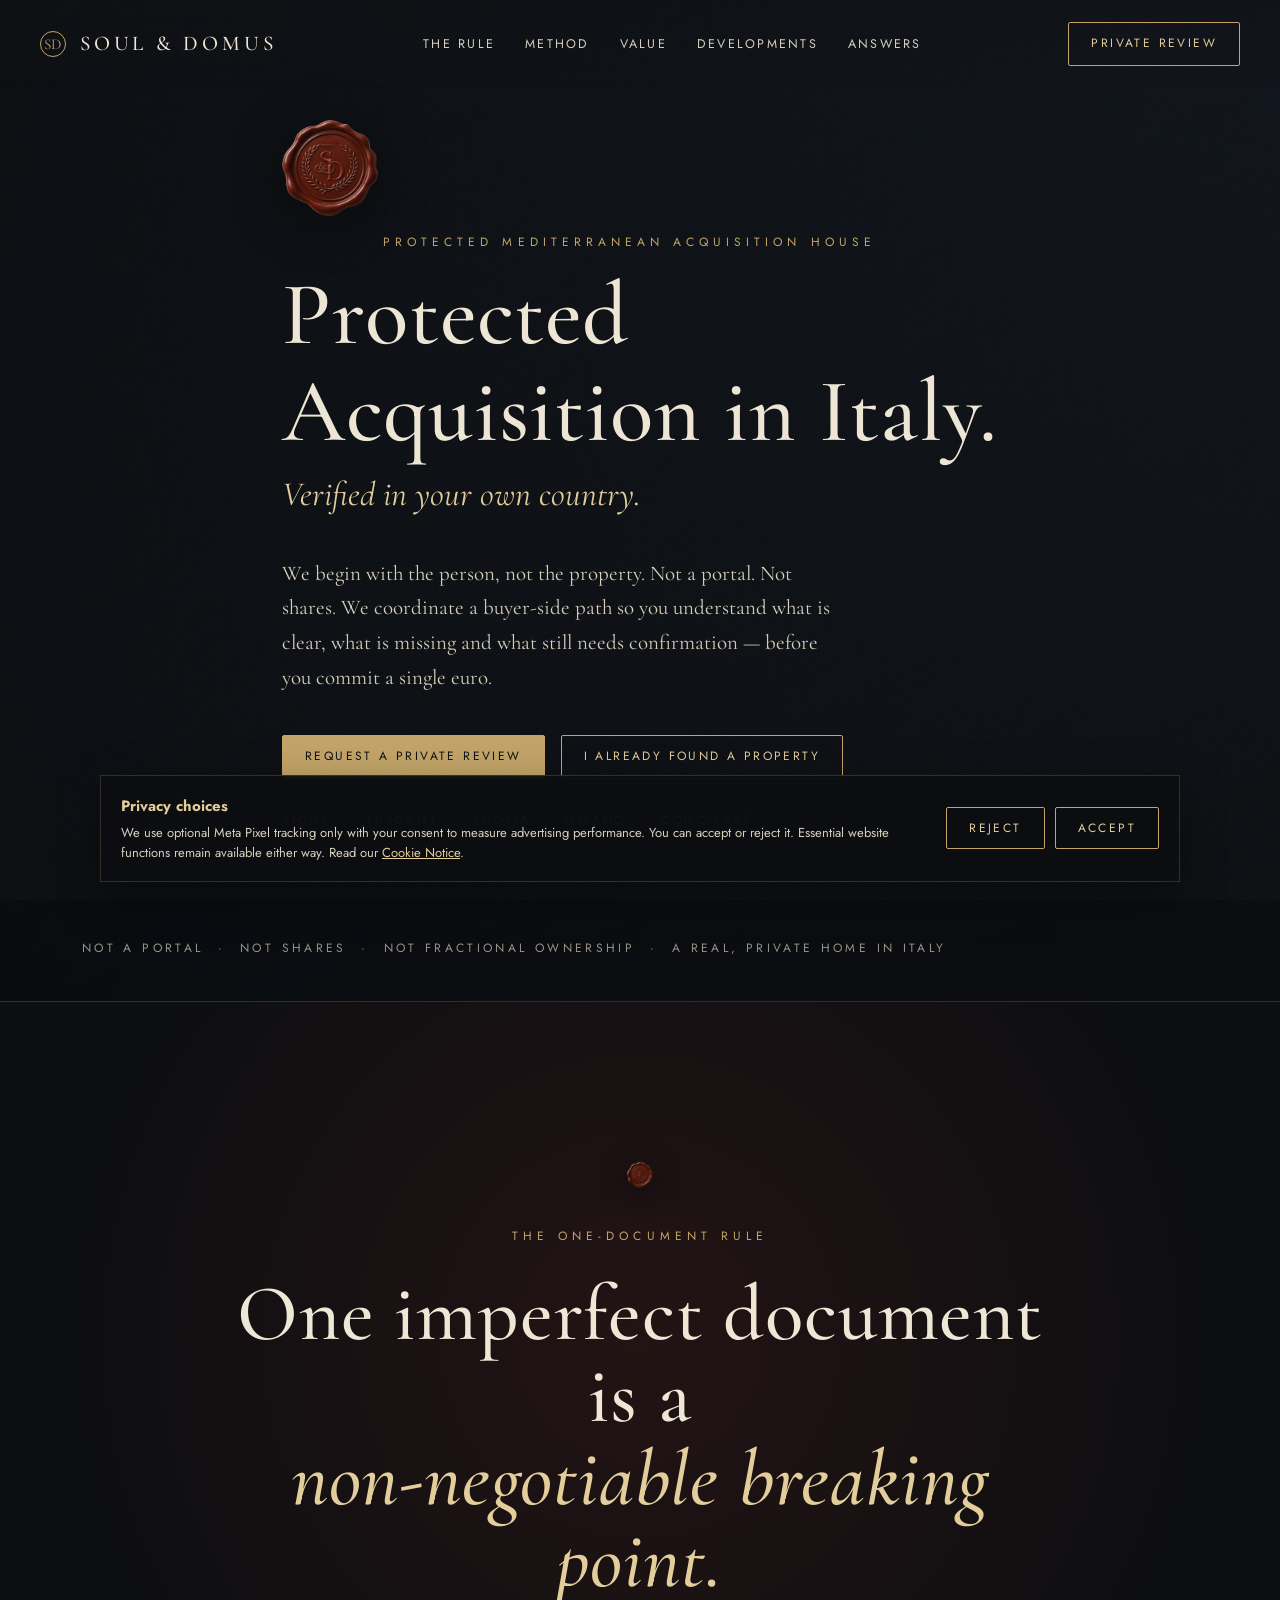
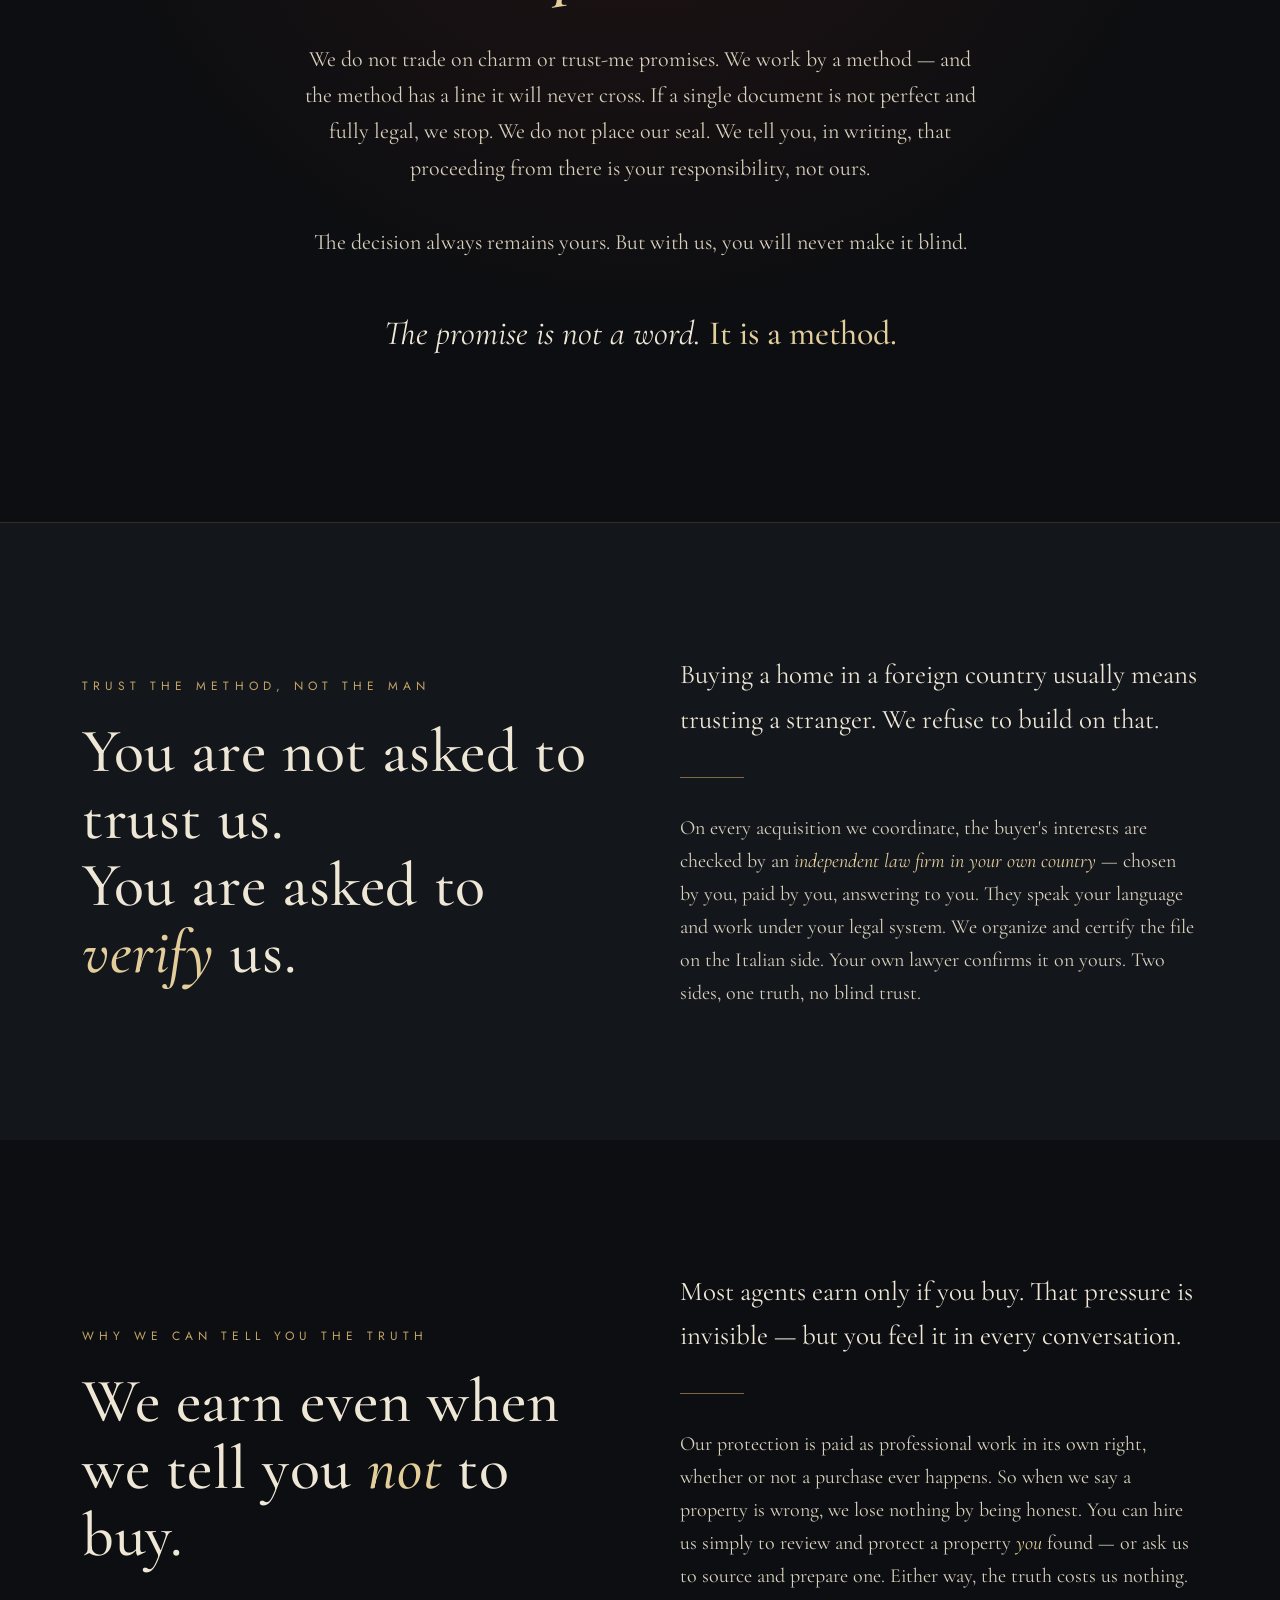
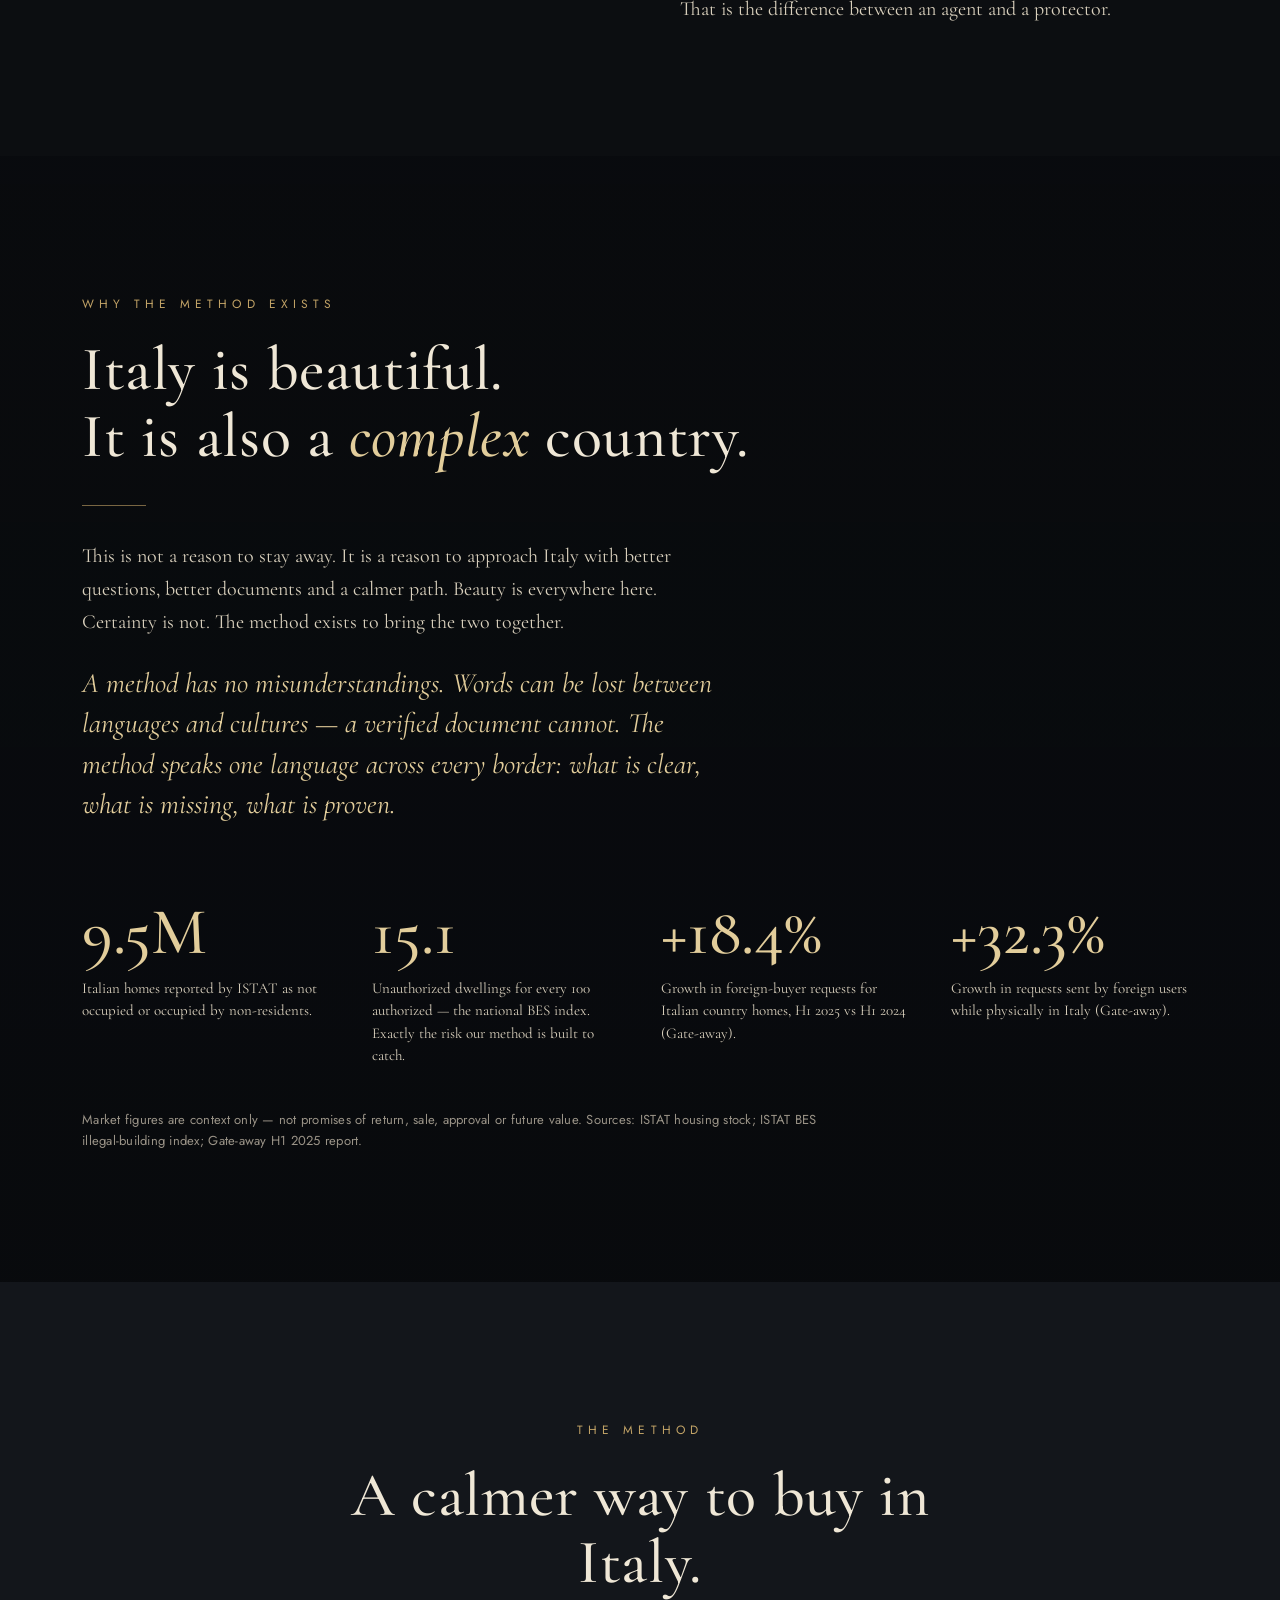
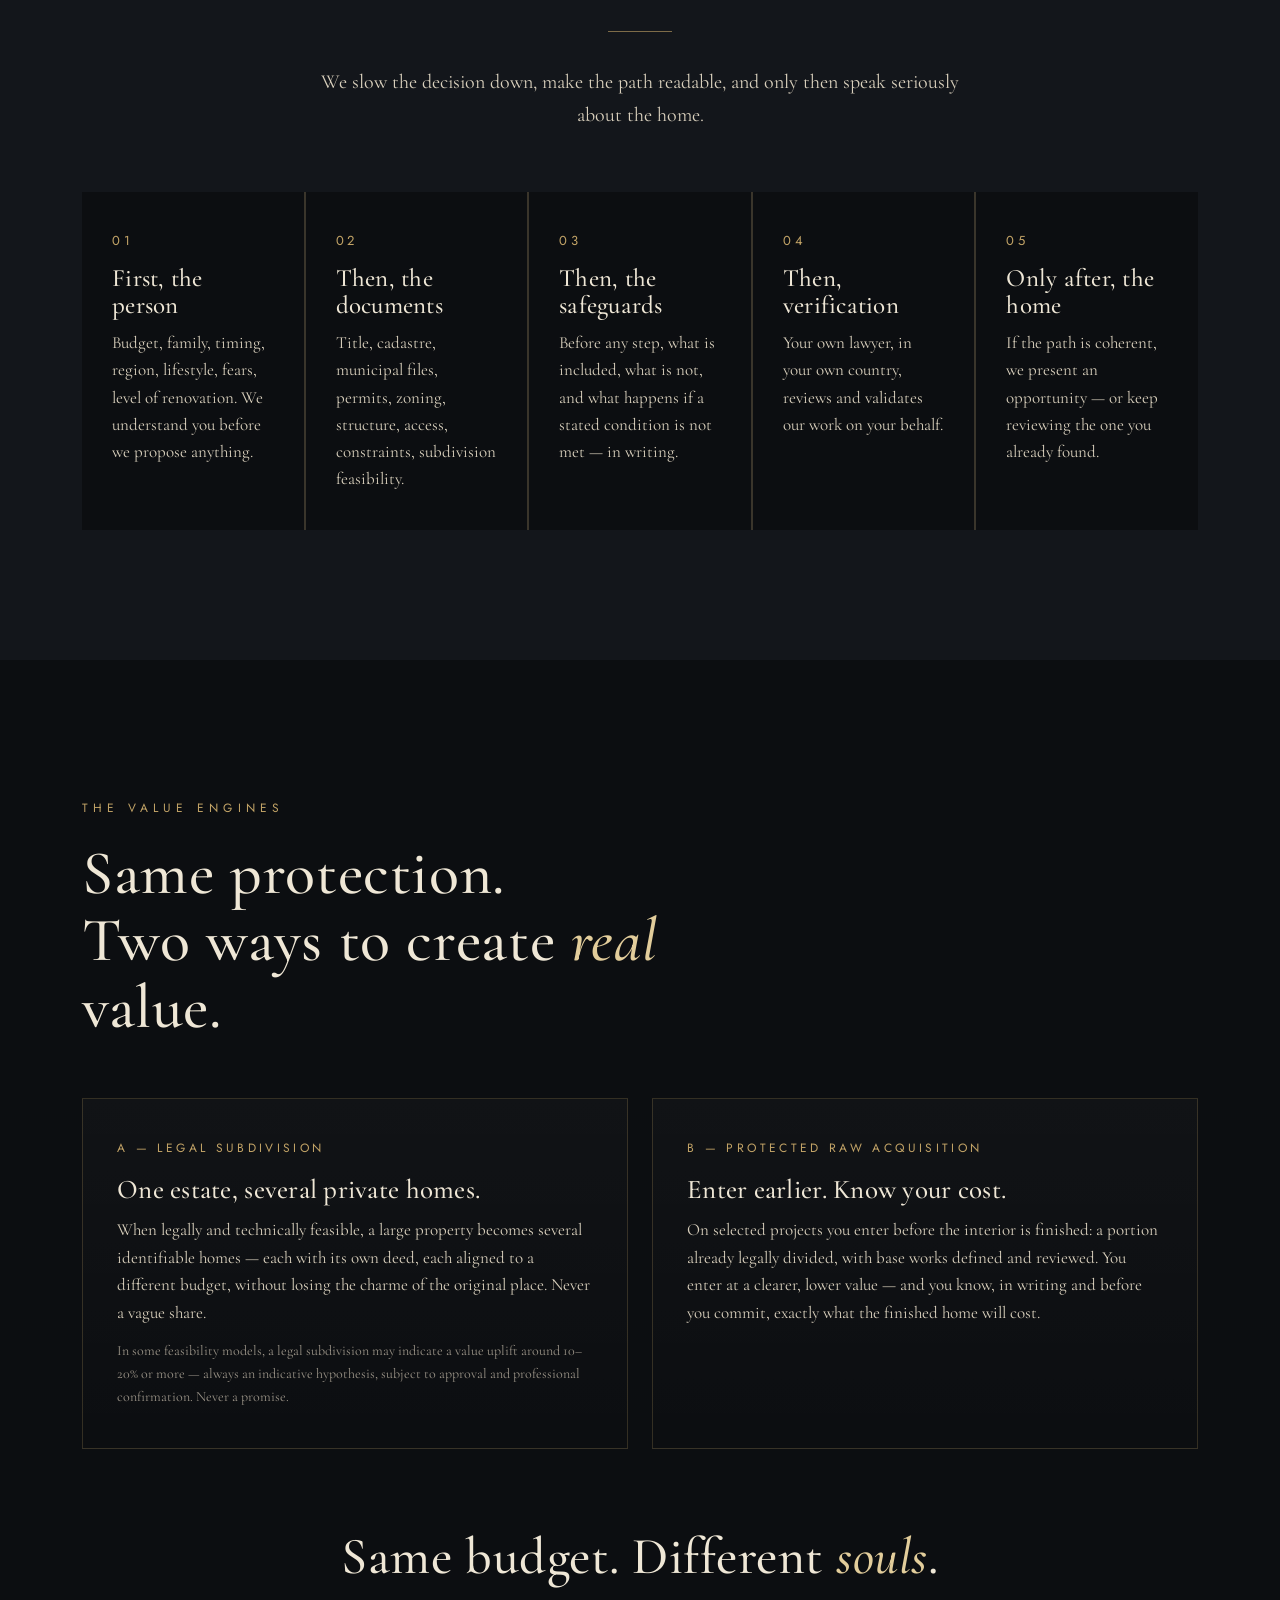
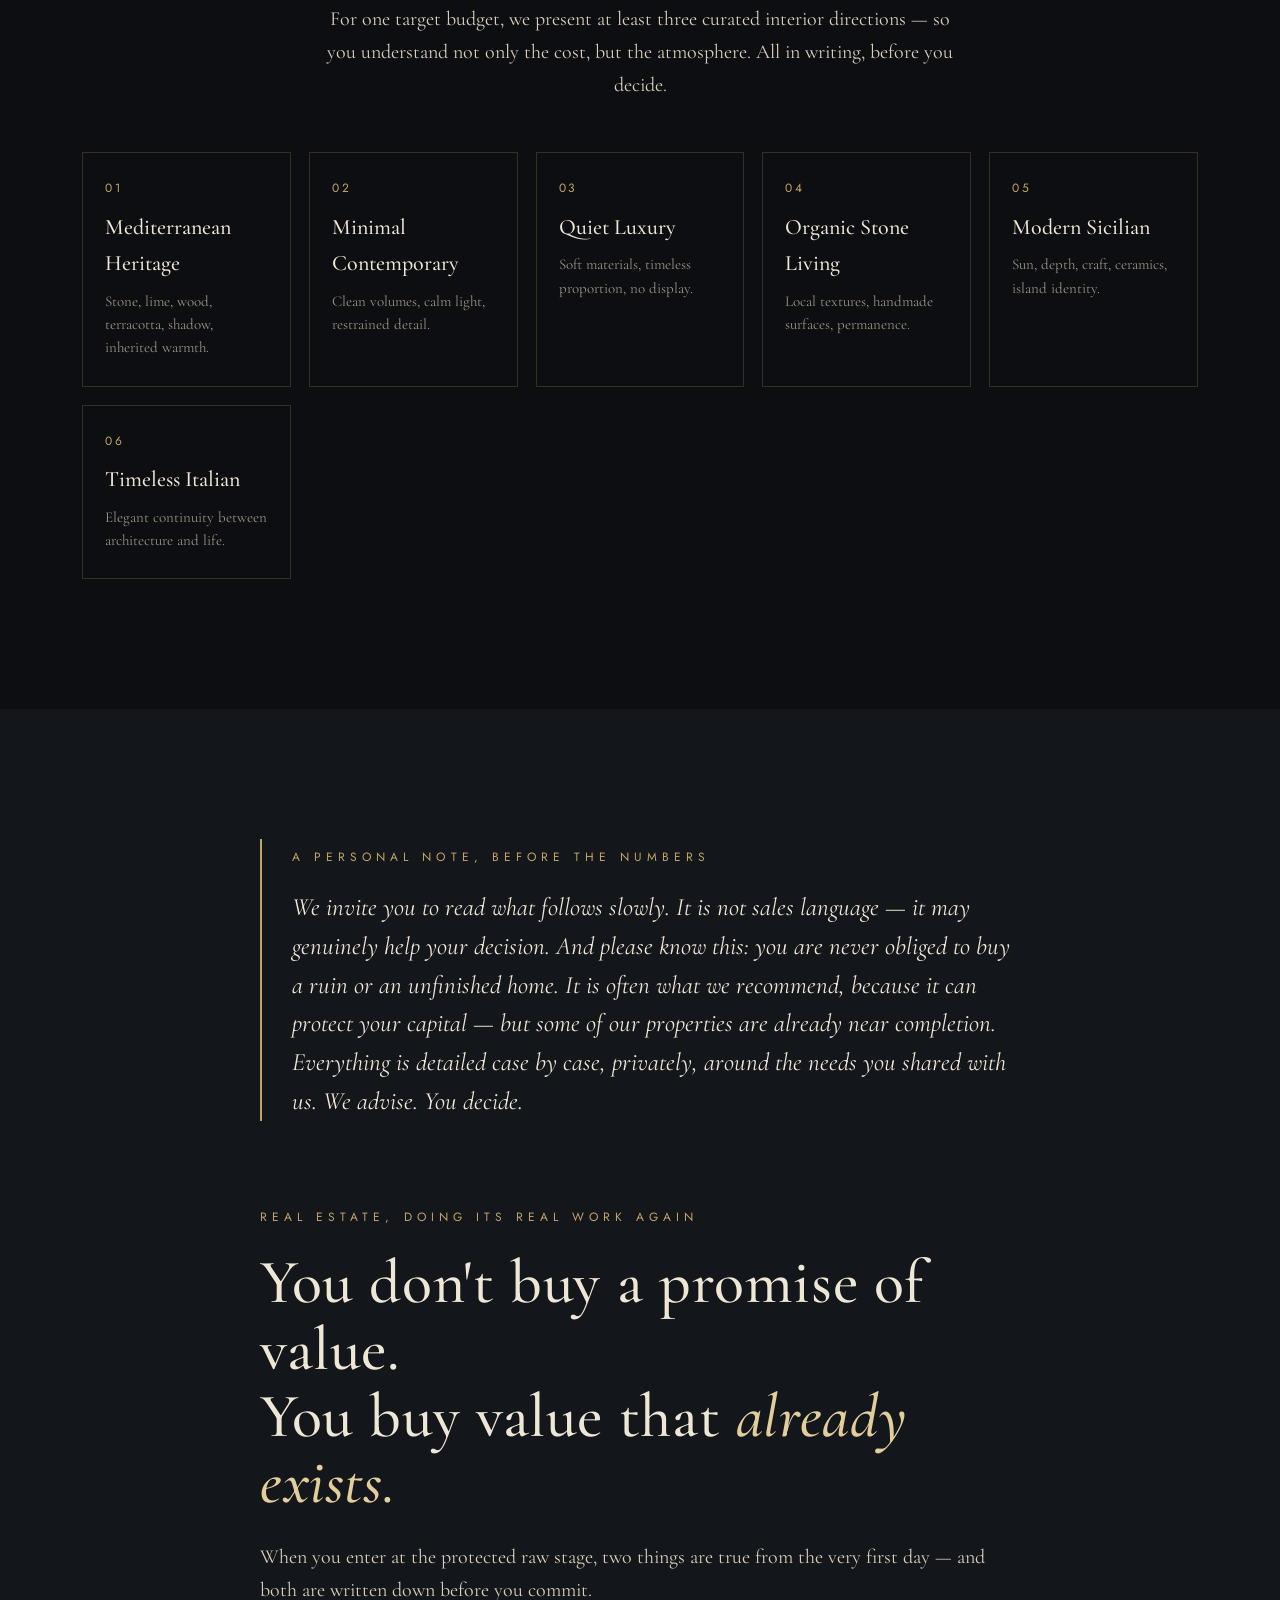
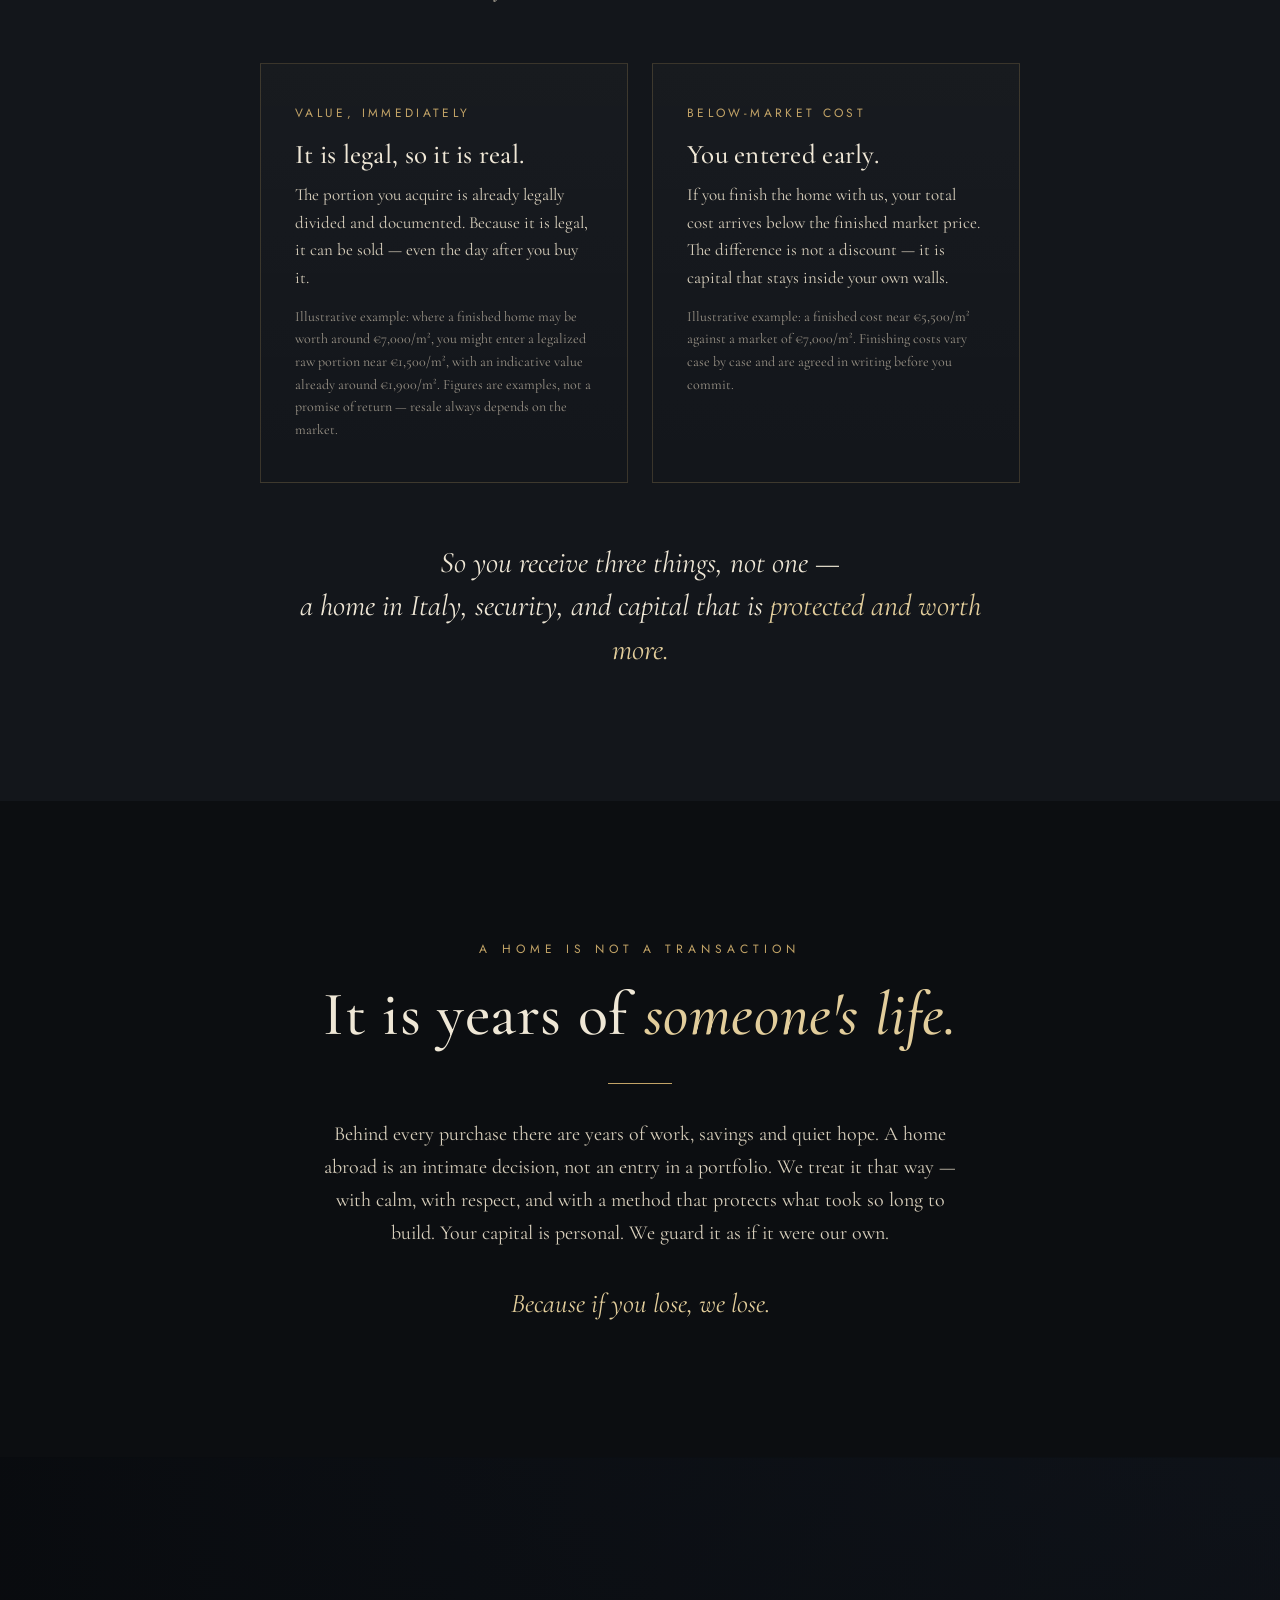
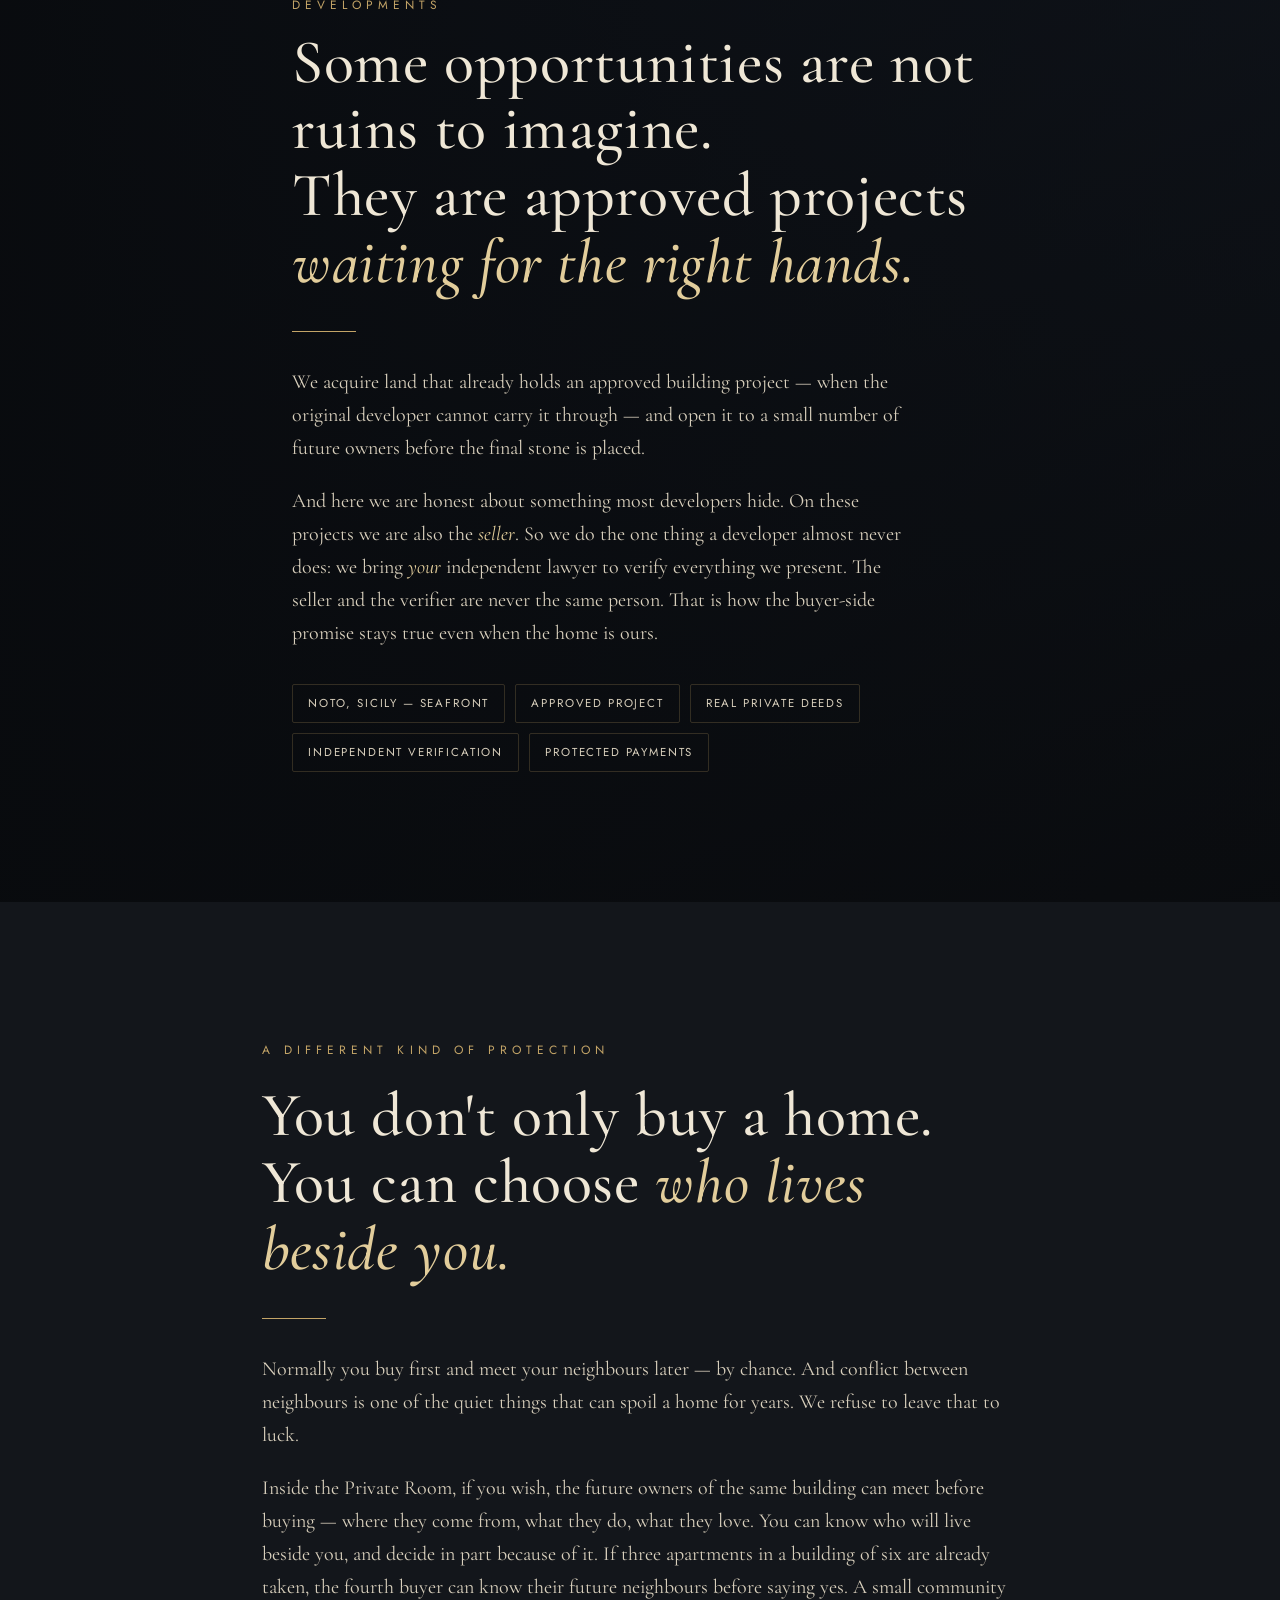
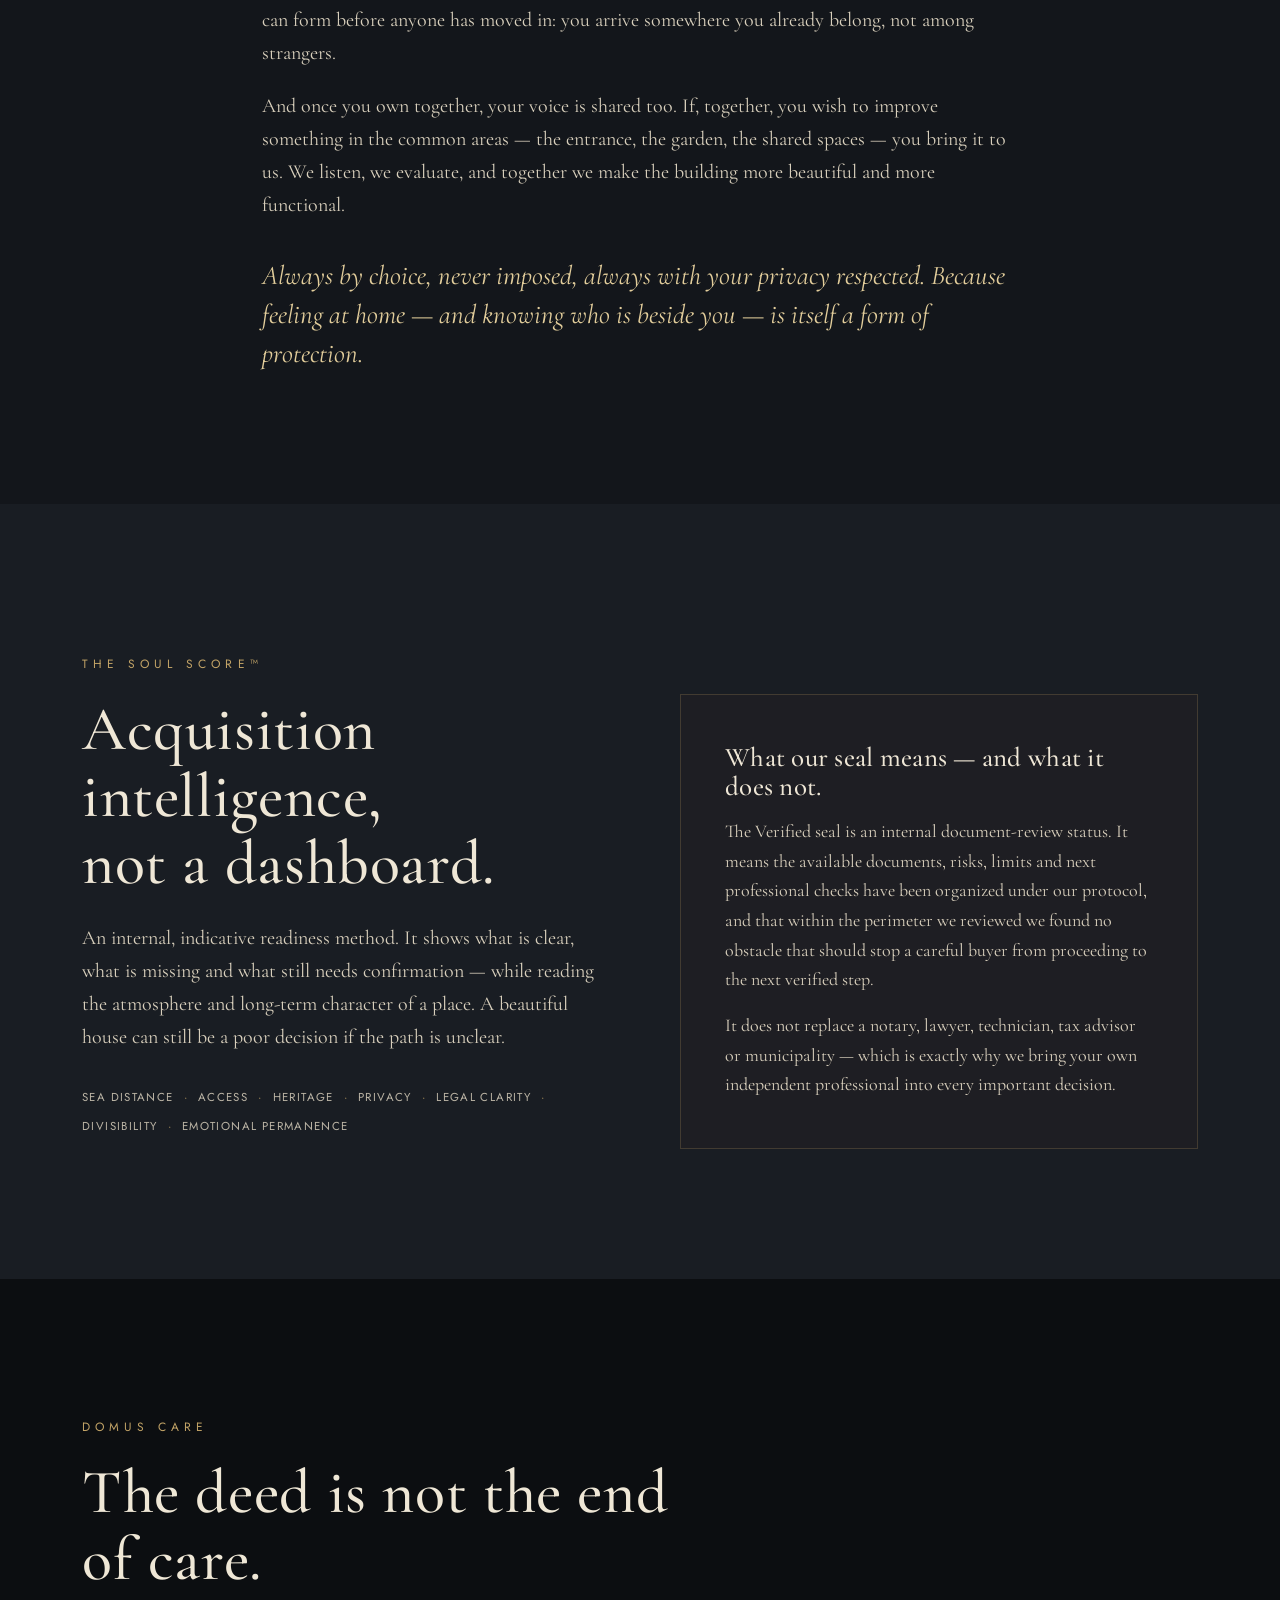
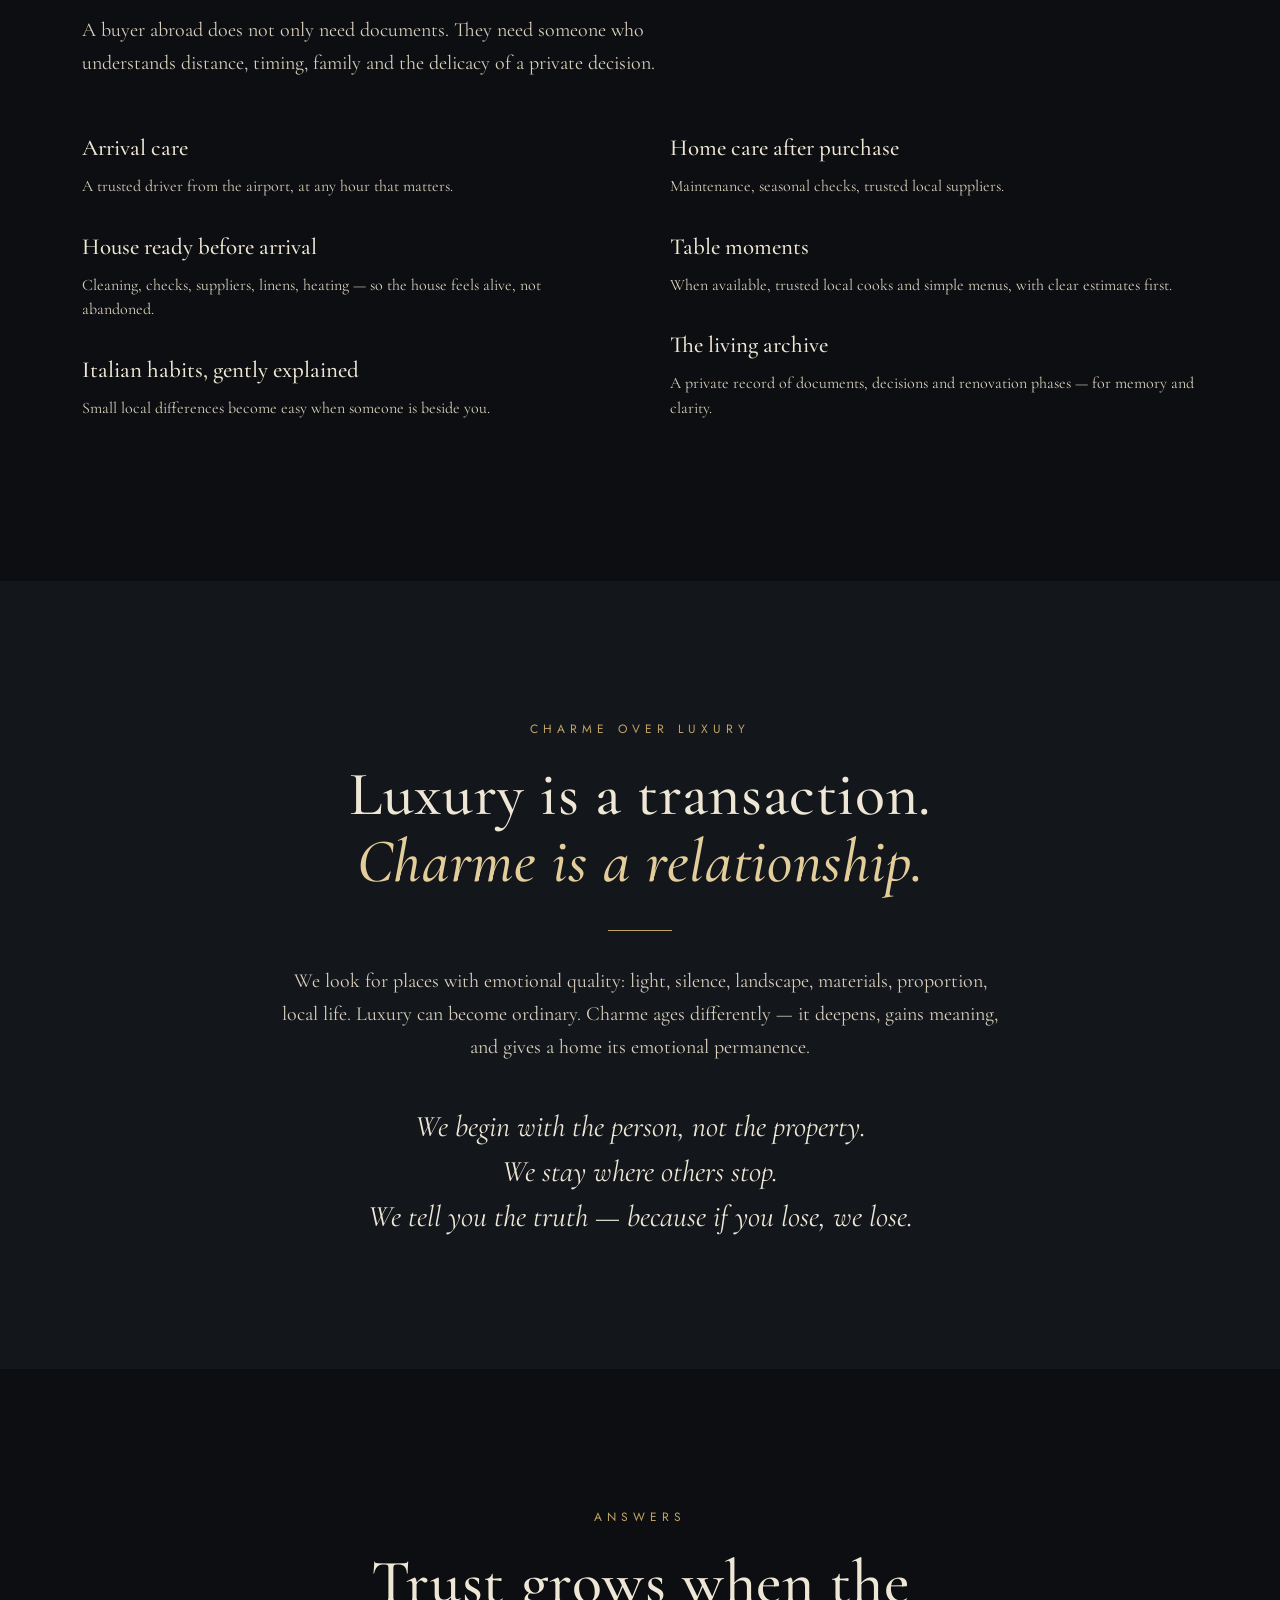
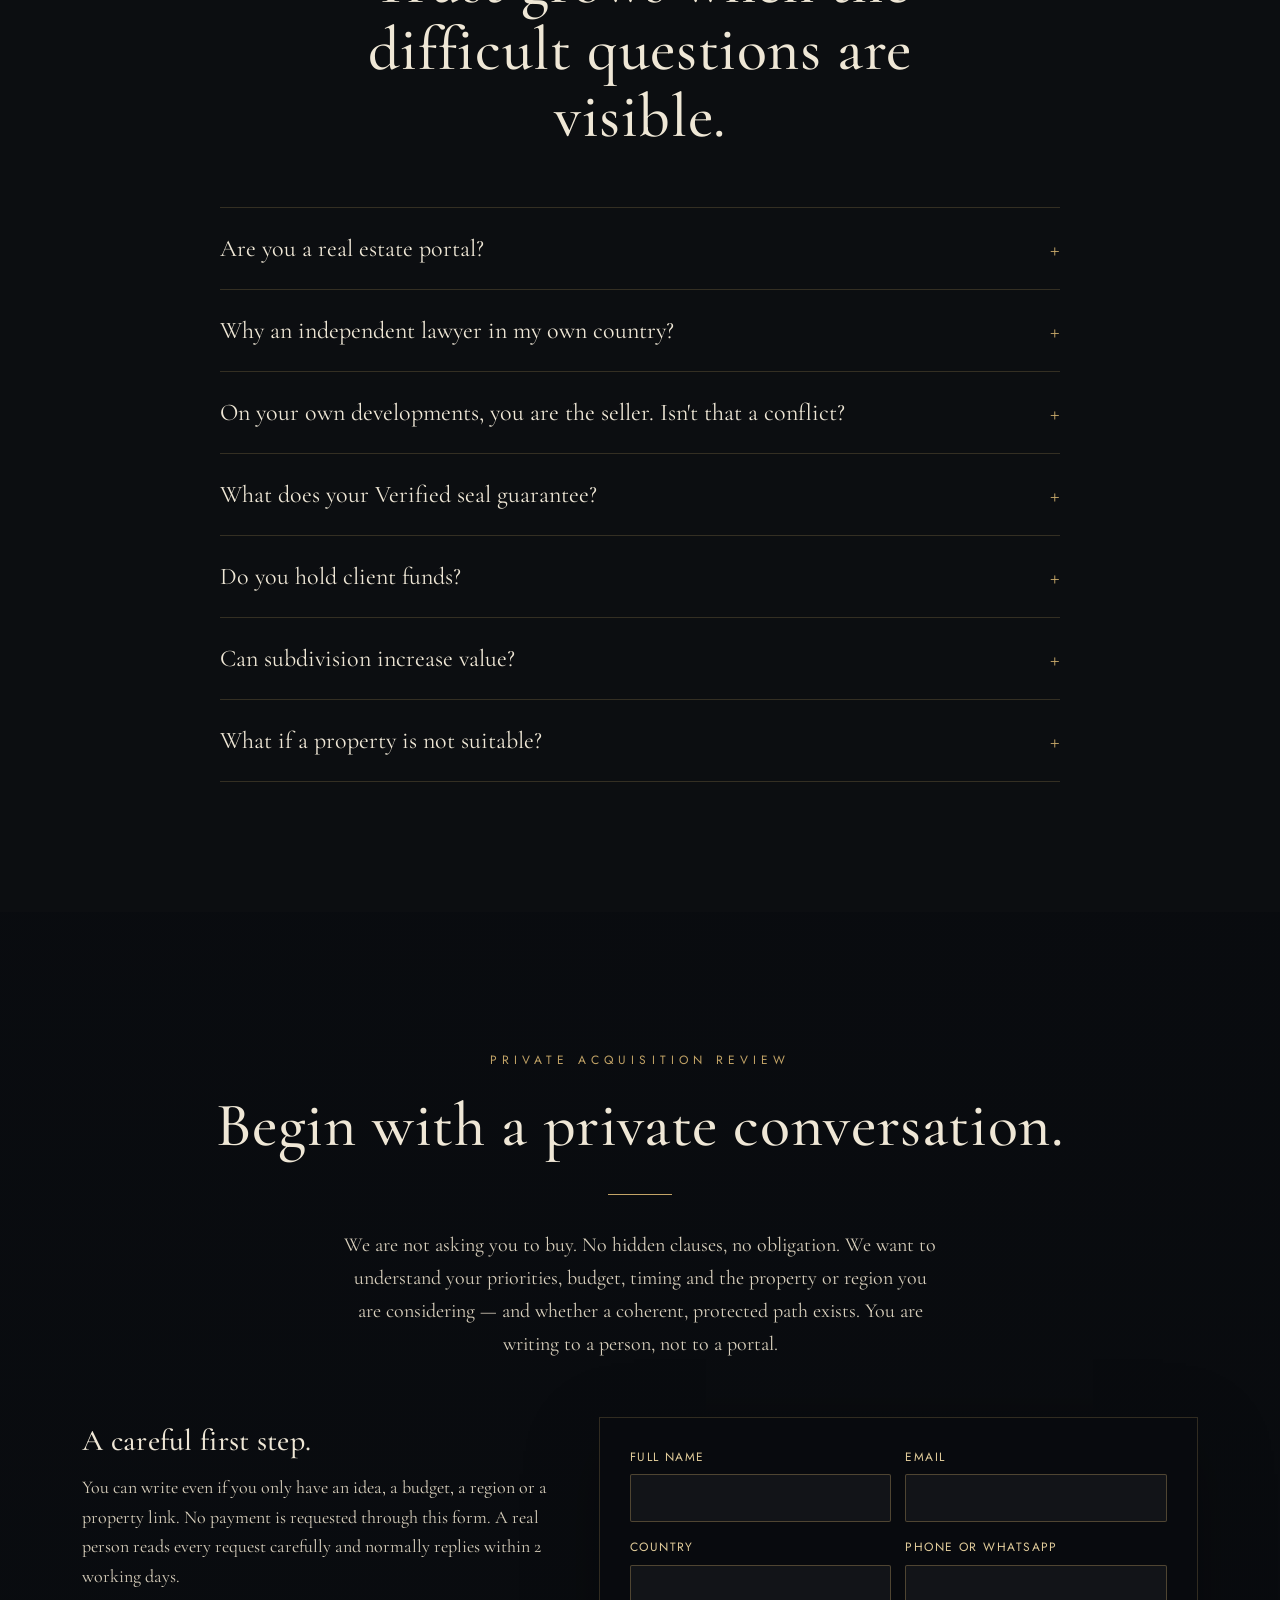
==== index.html @ e628ca6d "Preview long Soul & Domus page with Private Room form" ====
<!DOCTYPE html>
<html lang="en">
<head>
<meta charset="UTF-8">
<meta name="viewport" content="width=device-width, initial-scale=1.0">
<title>Soul & Domus — Protected Acquisition in Italy</title>
<meta name="description" content="Soul & Domus coordinates a protected buyer-side acquisition path for international clients seeking real homes in Italy.">
<link rel="icon" href="favicon.ico">
<link rel="manifest" href="site.webmanifest">
<link rel="preconnect" href="https://fonts.googleapis.com">
<link rel="preconnect" href="https://fonts.gstatic.com" crossorigin>
<link href="https://fonts.googleapis.com/css2?family=Cormorant+Garamond:ital,wght@0,400;0,500;0,600;1,400;1,500&family=Jost:wght@300;400;500&display=swap" rel="stylesheet">
<style>
  :root{
    --ink:#0c0e11;
    --ink-2:#13161b;
    --ink-3:#191d23;
    --cream:#efe7d6;
    --cream-soft:#d8cfbc;
    --muted:#9a9387;
    --gold:#c3a467;
    --gold-bright:#e2cd9b;
    --wax:#9a3022;
    --wax-bright:#bb4231;
    --line:rgba(195,164,103,0.22);
    --maxw:1180px;
    --serif:"Cormorant Garamond", Georgia, serif;
    --sans:"Jost", system-ui, sans-serif;
  }
  *{margin:0;padding:0;box-sizing:border-box}
  html{scroll-behavior:smooth}
  body{
    background:var(--ink);
    color:var(--cream);
    font-family:var(--serif);
    font-size:20px;
    line-height:1.65;
    -webkit-font-smoothing:antialiased;
    overflow-x:hidden;
  }
  /* grain overlay for charme */
  body::after{
    content:"";position:fixed;inset:0;z-index:9999;pointer-events:none;opacity:0.05;
    background-image:url("data:image/svg+xml,%3Csvg xmlns='http://www.w3.org/2000/svg' width='120' height='120'%3E%3Cfilter id='n'%3E%3CfeTurbulence type='fractalNoise' baseFrequency='0.9' numOctaves='3'/%3E%3C/filter%3E%3Crect width='100%25' height='100%25' filter='url(%23n)'/%3E%3C/svg%3E");
  }
  ::selection{background:var(--wax);color:var(--cream)}

  .wrap{max-width:var(--maxw);margin:0 auto;padding:0 32px}
  .eyebrow{
    font-family:var(--sans);font-weight:400;font-size:12px;letter-spacing:0.42em;
    text-transform:uppercase;color:var(--gold);display:inline-block;
  }
  h1,h2,h3{font-weight:500;line-height:1.08;letter-spacing:0.01em}
  h2{font-size:clamp(34px,5vw,62px)}
  em{font-style:italic;color:var(--gold-bright)}
  p{color:var(--cream-soft)}
  .lead{font-size:clamp(21px,2.4vw,27px);color:var(--cream)}
  a{color:inherit;text-decoration:none}
  .rule{width:64px;height:1px;background:var(--gold);opacity:.6;margin:34px 0}
  .rule.center{margin-left:auto;margin-right:auto}

  /* ---- NAV ---- */
  header.nav{
    position:fixed;top:0;left:0;right:0;z-index:1000;
    display:flex;align-items:center;justify-content:space-between;
    padding:22px 40px;transition:all .5s ease;
    background:linear-gradient(to bottom, rgba(12,14,17,.55), rgba(12,14,17,0));
  }
  header.nav.solid{background:rgba(10,12,15,.92);padding:14px 40px;border-bottom:1px solid var(--line);backdrop-filter:blur(8px)}
  .brand{display:flex;align-items:center;gap:14px}
  .brand .mono{
    width:26px;height:26px;border:1px solid var(--gold);border-radius:50%;
    display:grid;place-items:center;font-family:var(--serif);font-size:15px;color:var(--gold);letter-spacing:.04em;
  }
  .brand b{font-family:var(--serif);font-weight:500;font-size:21px;letter-spacing:.18em;color:var(--cream)}
  nav.links{display:flex;gap:30px}
  nav.links a{font-family:var(--sans);font-size:12.5px;letter-spacing:.18em;text-transform:uppercase;color:var(--cream-soft);transition:color .3s}
  nav.links a:hover{color:var(--gold-bright)}
  .btn{
    font-family:var(--sans);font-size:12px;letter-spacing:.2em;text-transform:uppercase;
    border:1px solid var(--gold);color:var(--gold-bright);padding:11px 22px;border-radius:2px;
    transition:all .35s ease;white-space:nowrap;cursor:pointer;background:transparent;
  }
  .btn:hover{background:var(--gold);color:var(--ink)}
  .btn.solid{background:var(--gold);color:var(--ink)}
  .btn.solid:hover{background:var(--gold-bright)}
  @media(max-width:880px){nav.links{display:none}}

  /* ---- SECTION SHELL ---- */
  section{position:relative;padding:130px 0;scroll-margin-top:94px}
  .bg-img{position:absolute;inset:0;background-size:cover;background-position:center;z-index:-2}
  .bg-img.fixed{background-attachment:fixed}
  .veil{position:absolute;inset:0;z-index:-1}

  /* reveal */
  .reveal{opacity:0;transform:translateY(34px);transition:opacity 1.1s ease,transform 1.1s ease}
  .reveal.in{opacity:1;transform:none}
  .d1{transition-delay:.12s}.d2{transition-delay:.24s}.d3{transition-delay:.36s}.d4{transition-delay:.48s}

  /* ---- HERO ---- */
  .hero{min-height:100vh;display:flex;align-items:center;padding-top:120px}
  .hero .bg-img{background-image:url('https://www.soulanddomus.com/assets/charme-landscape-house-web.jpg'),linear-gradient(160deg,#1a2230,#0c0e11)}
  .hero .veil{background:linear-gradient(110deg,rgba(8,10,13,.93) 0%,rgba(8,10,13,.72) 45%,rgba(8,10,13,.40) 100%)}
  .seal{width:96px;height:96px;margin-bottom:30px;filter:drop-shadow(0 8px 24px rgba(0,0,0,.6))}
  .hero h1{font-size:clamp(46px,7vw,92px);font-weight:500;margin:10px 0 0}
  .hero .sub{font-size:clamp(22px,3vw,34px);color:var(--gold-bright);font-style:italic;margin-top:6px}
  .hero p{max-width:560px;margin:34px 0 40px;font-size:21px}
  .cta-row{display:flex;gap:16px;flex-wrap:wrap}
  .tagline{position:absolute;bottom:42px;left:0;right:0}
  .tagline .wrap{font-family:var(--sans);font-size:12px;letter-spacing:.28em;text-transform:uppercase;color:var(--muted)}

  /* ---- ONE DOCUMENT RULE (centerpiece) ---- */
  .rule-sec{background:var(--ink);text-align:center;padding:160px 0;border-top:1px solid var(--line);border-bottom:1px solid var(--line)}
  .rule-sec::before{content:"";position:absolute;inset:0;background:radial-gradient(circle at 50% 30%,rgba(154,48,34,.16),transparent 60%);z-index:0}
  .rule-sec .wrap{position:relative;z-index:1;max-width:920px}
  .rule-sec .wax-dot{width:13px;height:13px;border-radius:50%;background:var(--wax-bright);margin:0 auto 30px;box-shadow:0 0 0 6px rgba(154,48,34,.18)}
  .rule-sec h2{font-size:clamp(38px,6.2vw,80px);line-height:1.04}
  .rule-sec .big-em{display:block;color:var(--gold-bright);font-style:italic}
  .rule-sec p{font-size:22px;max-width:680px;margin:38px auto 0}
  .rule-sec .promise{font-family:var(--serif);font-style:italic;font-size:clamp(24px,3vw,34px);color:var(--cream);margin-top:46px}
  .rule-sec .promise b{color:var(--gold-bright);font-weight:500;font-style:normal}

  /* generic two-col */
  .split{display:grid;grid-template-columns:1fr 1fr;gap:80px;align-items:center}
  @media(max-width:880px){.split{grid-template-columns:1fr;gap:48px}}
  .split h2{margin-bottom:8px}

  /* method steps */
  .steps{display:grid;grid-template-columns:repeat(auto-fit,minmax(220px,1fr));gap:2px;margin-top:60px;background:var(--line)}
  .step{background:var(--ink);padding:38px 30px;transition:background .4s}
  .step:hover{background:var(--ink-2)}
  .step .n{font-family:var(--sans);font-size:13px;letter-spacing:.3em;color:var(--gold)}
  .step h3{font-size:25px;margin:14px 0 10px}
  .step p{font-size:17px;line-height:1.6}

  /* feature cards */
  .cards{display:grid;grid-template-columns:repeat(auto-fit,minmax(260px,1fr));gap:24px;margin-top:56px}
  .card{border:1px solid var(--line);padding:40px 34px;background:linear-gradient(180deg,rgba(255,255,255,.018),transparent);transition:transform .5s ease,border-color .5s}
  .card:hover{transform:translateY(-6px);border-color:var(--gold)}
  .card .ic{font-family:var(--sans);font-size:12px;letter-spacing:.28em;text-transform:uppercase;color:var(--gold)}
  .card h3{font-size:27px;margin:16px 0 12px}
  .card p{font-size:17px;line-height:1.62}

  .tone{background:var(--ink-2)}
  .tone-3{background:var(--ink-3)}

  /* developments / noto */
  .noto{position:relative}
  .noto .bg-img{background-image:url('https://www.soulanddomus.com/assets/subdivision-estate-landscape-web.jpg'),linear-gradient(160deg,#1a2230,#0c0e11)}
  .noto .veil{background:linear-gradient(90deg,rgba(8,10,13,.94),rgba(8,10,13,.55))}
  .noto .wrap{max-width:760px}
  .noto h2{margin-top:10px}
  .noto .chips{display:flex;flex-wrap:wrap;gap:10px;margin-top:34px}
  .chip{font-family:var(--sans);font-size:11.5px;letter-spacing:.16em;text-transform:uppercase;color:var(--cream-soft);border:1px solid var(--line);padding:9px 15px;border-radius:2px}

  /* designs row */
  .designs{display:grid;grid-template-columns:repeat(auto-fit,minmax(180px,1fr));gap:18px;margin-top:50px}
  .design{border:1px solid var(--line);padding:26px 22px;transition:border-color .4s}
  .design:hover{border-color:var(--gold)}
  .design .n{font-family:var(--sans);font-size:12px;letter-spacing:.24em;color:var(--gold)}
  .design h4{font-family:var(--serif);font-weight:500;font-size:22px;margin:10px 0 8px}
  .design p{font-size:15px;color:var(--muted);line-height:1.55}

  /* score tags */
  .tags{display:flex;flex-wrap:wrap;gap:10px;margin-top:34px}
  .tags span{font-family:var(--sans);font-size:11.5px;letter-spacing:.12em;text-transform:uppercase;color:var(--cream-soft);opacity:.85}
  .tags span::after{content:"·";margin-left:10px;color:var(--gold)}
  .tags span:last-child::after{content:""}

  /* charme list */
  .care{columns:2;column-gap:60px;margin-top:50px}
  @media(max-width:700px){.care{columns:1}}
  .care div{break-inside:avoid;margin-bottom:30px}
  .care h4{font-family:var(--serif);font-weight:500;font-size:23px;color:var(--cream);margin-bottom:6px}
  .care p{font-size:16px;line-height:1.55}

  /* seal/disclaimer block */
  .seal-block{border:1px solid var(--line);padding:48px 44px;margin-top:60px;background:rgba(154,48,34,.04)}
  .seal-block h3{font-size:27px;margin-bottom:16px;color:var(--cream)}
  .seal-block p{font-size:18px}

  /* FAQ */
  .faq{max-width:840px;margin:56px auto 0}
  .q{border-top:1px solid var(--line)}
  .q:last-child{border-bottom:1px solid var(--line)}
  .q button{width:100%;text-align:left;background:none;border:none;color:var(--cream);font-family:var(--serif);font-size:24px;padding:26px 0;cursor:pointer;display:flex;justify-content:space-between;align-items:center;gap:20px}
  .q button .pl{color:var(--gold);font-size:24px;transition:transform .4s;flex:none}
  .q.open button .pl{transform:rotate(45deg)}
  .q .a{max-height:0;overflow:hidden;transition:max-height .5s ease}
  .q .a p{padding:0 0 26px;font-size:18px;line-height:1.62;max-width:680px}

  /* contact */
  .contact{text-align:center}
  .contact .bg-img{background-image:url('https://www.soulanddomus.com/assets/como-office-charme-web.jpg'),linear-gradient(160deg,#1a2230,#0c0e11)}
  .contact .veil{background:linear-gradient(rgba(8,10,13,.93),rgba(8,10,13,.88))}
  .contact h2{margin-bottom:8px}
  .contact .info{display:flex;gap:40px;justify-content:center;flex-wrap:wrap;margin-top:40px;font-family:var(--sans);font-size:14px;letter-spacing:.06em;color:var(--cream-soft)}
  .contact .info a{color:var(--gold-bright)}
  .quote{font-style:italic;color:var(--muted);margin-top:54px;font-size:20px}
  .private-review-grid{display:grid;grid-template-columns:minmax(0,.88fr) minmax(460px,1.12fr);gap:46px;align-items:start;margin-top:56px;text-align:left}
  .private-review-copy{padding-top:8px}
  .private-review-copy h3{font-size:30px;color:var(--cream);margin-bottom:16px}
  .private-review-copy p{font-size:18px;line-height:1.65}
  .private-review-copy .info{justify-content:flex-start;display:grid;gap:12px;margin-top:30px;font-size:13px}
  .client-form{display:grid;gap:16px;padding:30px;border:1px solid var(--line);background:rgba(9,11,14,.88);box-shadow:0 22px 70px rgba(0,0,0,.26)}
  .client-form label{display:grid;gap:7px;font-family:var(--sans);font-size:12px;letter-spacing:.12em;text-transform:uppercase;color:var(--gold-bright)}
  .client-form input,.client-form select,.client-form textarea{width:100%;border:1px solid rgba(195,164,103,.34);border-radius:2px;background:rgba(255,255,255,.045);color:var(--cream);font:400 15px/1.45 var(--sans);letter-spacing:0;padding:12px 13px;outline:none}
  .client-form select option{background:var(--ink);color:var(--cream)}
  .client-form textarea{min-height:128px;resize:vertical}
  .client-form input:focus,.client-form select:focus,.client-form textarea:focus{border-color:var(--gold)}
  .form-row{display:grid;grid-template-columns:repeat(2,minmax(0,1fr));gap:14px}
  .hidden-field{position:absolute!important;left:-9999px!important;width:1px!important;height:1px!important}
  .budget-reassurance,.form-note{font:400 13px/1.6 var(--sans);color:var(--muted);letter-spacing:0;text-transform:none}
  .consent{display:grid!important;grid-template-columns:auto 1fr;align-items:start;gap:10px!important;text-transform:none!important;letter-spacing:0!important;line-height:1.5}
  .consent input{width:16px;height:16px;margin-top:2px}
  .form-actions{display:flex;flex-wrap:wrap;gap:12px;margin-top:4px}
  .form-status{min-height:1.4em;font:500 14px/1.5 var(--sans);color:var(--gold-bright)}
  .form-status.error{color:#e59a8f}
  .legal-links{display:flex;flex-wrap:wrap;gap:16px;font:400 12px/1.6 var(--sans);letter-spacing:.12em;text-transform:uppercase}
  .legal-links a,.legal-links button{color:var(--gold);background:none;border:0;padding:0;cursor:pointer;font:inherit;letter-spacing:inherit;text-transform:inherit}
  .cookie-banner{position:fixed;z-index:10000;left:18px;right:18px;bottom:18px;display:flex;align-items:center;justify-content:space-between;gap:22px;max-width:1080px;margin:0 auto;padding:18px 20px;border:1px solid var(--line);background:rgba(12,14,17,.97);box-shadow:0 16px 46px rgba(0,0,0,.36);font-family:var(--sans)}
  .cookie-banner[hidden]{display:none}
  .cookie-banner strong{display:block;color:var(--gold-bright);font-size:15px;margin-bottom:4px}
  .cookie-banner p{font-size:13px;line-height:1.55;color:var(--cream-soft)}
  .cookie-banner a{color:var(--gold-bright);text-decoration:underline}
  .cookie-banner-actions{display:flex;gap:10px;flex:none}
  @media(max-width:880px){.private-review-grid{grid-template-columns:1fr}.client-form{padding:22px}}
  @media(max-width:620px){.form-row{grid-template-columns:1fr}.cookie-banner{display:block;left:12px;right:12px;bottom:12px}.cookie-banner-actions{margin-top:14px}.cookie-banner .btn{flex:1}}

  footer{background:var(--ink);border-top:1px solid var(--line);padding:60px 0 80px}
  footer .wrap{display:flex;flex-direction:column;gap:26px}
  footer .top{display:flex;justify-content:space-between;align-items:baseline;flex-wrap:wrap;gap:16px}
  footer .top b{font-family:var(--serif);font-size:24px;letter-spacing:.16em}
  footer small{font-family:var(--sans);font-size:12.5px;line-height:1.8;color:var(--muted);max-width:880px;letter-spacing:.02em}
  footer .if{font-style:italic;color:var(--gold);font-family:var(--serif);font-size:18px}
</style>
</head>
<body>

<header class="nav" id="nav">
  <div class="brand"><span class="mono">SD</span><b>SOUL &amp; DOMUS</b></div>
  <nav class="links">
    <a href="#rule">The Rule</a>
    <a href="#method">Method</a>
    <a href="#value">Value</a>
    <a href="#noto">Developments</a>
    <a href="#faq">Answers</a>
  </nav>
  <a href="#contact" class="btn">Private Review</a>
</header>

<!-- HERO -->
<section class="hero" id="top">
  <div class="bg-img"></div><div class="veil"></div>
  <div class="wrap">
    <img class="seal reveal" src="[data-uri]" alt="Soul &amp; Domus seal">
    <span class="eyebrow reveal d1">Protected Mediterranean Acquisition House</span>
    <h1 class="reveal d1">Protected<br>Acquisition in Italy.</h1>
    <div class="sub reveal d2">Verified in your own country.</div>
    <p class="reveal d3">We begin with the person, not the property. Not a portal. Not shares. We coordinate a buyer-side path so you understand what is clear, what is missing and what still needs confirmation — before you commit a single euro.</p>
    <div class="cta-row reveal d4">
      <a href="#contact" class="btn solid">Request a private review</a>
      <a href="#contact" class="btn">I already found a property</a>
    </div>
    <p class="reveal d4" style="margin-top:32px;font-family:var(--sans);font-size:12px;letter-spacing:.24em;text-transform:uppercase;color:var(--gold)">Sicily &nbsp;·&nbsp; Tuscany &nbsp;·&nbsp; Puglia &nbsp;·&nbsp; Milano &nbsp;·&nbsp; Como Lake</p>
  </div>
  <div class="tagline reveal d4"><div class="wrap">Not a portal &nbsp;·&nbsp; Not shares &nbsp;·&nbsp; Not fractional ownership &nbsp;·&nbsp; A real, private home in Italy</div></div>
</section>

<!-- THE ONE-DOCUMENT RULE -->
<section class="rule-sec" id="rule">
  <div class="wrap">
    <img class="reveal" src="[data-uri]" alt="Soul &amp; Domus seal" style="width:26px;height:26px;display:block;margin:0 auto 30px;filter:drop-shadow(0 4px 12px rgba(0,0,0,.55))">
    <span class="eyebrow reveal">The One-Document Rule</span>
    <h2 class="reveal d1" style="margin-top:22px">One imperfect document<br>is a <span class="big-em">non-negotiable breaking point.</span></h2>
    <p class="reveal d2">We do not trade on charm or trust-me promises. We work by a method — and the method has a line it will never cross. If a single document is not perfect and fully legal, we stop. We do not place our seal. We tell you, in writing, that proceeding from there is your responsibility, not ours.</p>
    <p class="reveal d2">The decision always remains yours. But with us, you will never make it blind.</p>
    <div class="promise reveal d3">The promise is not a word. <b>It is a method.</b></div>
  </div>
</section>

<!-- TRUST THE METHOD -->
<section class="tone" id="trust">
  <div class="wrap split">
    <div class="reveal">
      <span class="eyebrow">Trust the method, not the man</span>
      <h2 style="margin-top:18px">You are not asked to trust us.<br>You are asked to <em>verify</em> us.</h2>
    </div>
    <div class="reveal d1">
      <p class="lead">Buying a home in a foreign country usually means trusting a stranger. We refuse to build on that.</p>
      <div class="rule"></div>
      <p>On every acquisition we coordinate, the buyer's interests are checked by an <em>independent law firm in your own country</em> — chosen by you, paid by you, answering to you. They speak your language and work under your legal system. We organize and certify the file on the Italian side. Your own lawyer confirms it on yours. Two sides, one truth, no blind trust.</p>
    </div>
  </div>
</section>

<!-- WHY WE CAN TELL THE TRUTH -->
<section>
  <div class="wrap split">
    <div class="reveal d1" style="order:2">
      <p class="lead">Most agents earn only if you buy. That pressure is invisible — but you feel it in every conversation.</p>
      <div class="rule"></div>
      <p>Our protection is paid as professional work in its own right, whether or not a purchase ever happens. So when we say a property is wrong, we lose nothing by being honest. You can hire us simply to review and protect a property <em>you</em> found — or ask us to source and prepare one. Either way, the truth costs us nothing. That is the difference between an agent and a protector.</p>
    </div>
    <div class="reveal" style="order:1">
      <span class="eyebrow">Why we can tell you the truth</span>
      <h2 style="margin-top:18px">We earn even when we tell you <em>not</em> to buy.</h2>
    </div>
  </div>
</section>

<!-- WHY THE METHOD EXISTS -->
<section>
  <div class="bg-img" style="background-image:linear-gradient(rgba(8,10,13,.85),rgba(8,10,13,.93)),url('https://www.soulanddomus.com/assets/charme-landscape-house-web.jpg')"></div>
  <div class="wrap">
    <div class="reveal" style="max-width:760px">
      <span class="eyebrow">Why the method exists</span>
      <h2 style="margin-top:18px">Italy is beautiful.<br>It is also a <em>complex</em> country.</h2>
      <div class="rule"></div>
      <p style="max-width:620px">This is not a reason to stay away. It is a reason to approach Italy with better questions, better documents and a calmer path. Beauty is everywhere here. Certainty is not. The method exists to bring the two together.</p>
      <p style="max-width:650px;margin-top:24px;font-family:var(--serif);font-style:italic;font-size:clamp(20px,2.5vw,28px);color:var(--gold-bright);line-height:1.45">A method has no misunderstandings. Words can be lost between languages and cultures — a verified document cannot. The method speaks one language across every border: what is clear, what is missing, what is proven.</p>
    </div>
    <div class="reveal d1" style="display:grid;grid-template-columns:repeat(auto-fit,minmax(210px,1fr));gap:42px;margin-top:74px">
      <div><div style="font-family:var(--serif);font-weight:500;font-size:clamp(42px,6vw,66px);color:var(--gold-bright);line-height:1">9.5M</div><p style="font-size:15px;color:var(--cream-soft);margin-top:12px;line-height:1.5">Italian homes reported by ISTAT as not occupied or occupied by non-residents.</p></div>
      <div><div style="font-family:var(--serif);font-weight:500;font-size:clamp(42px,6vw,66px);color:var(--gold-bright);line-height:1">15.1</div><p style="font-size:15px;color:var(--cream-soft);margin-top:12px;line-height:1.5">Unauthorized dwellings for every 100 authorized — the national BES index. Exactly the risk our method is built to catch.</p></div>
      <div><div style="font-family:var(--serif);font-weight:500;font-size:clamp(42px,6vw,66px);color:var(--gold-bright);line-height:1">+18.4%</div><p style="font-size:15px;color:var(--cream-soft);margin-top:12px;line-height:1.5">Growth in foreign-buyer requests for Italian country homes, H1 2025 vs H1 2024 (Gate-away).</p></div>
      <div><div style="font-family:var(--serif);font-weight:500;font-size:clamp(42px,6vw,66px);color:var(--gold-bright);line-height:1">+32.3%</div><p style="font-size:15px;color:var(--cream-soft);margin-top:12px;line-height:1.5">Growth in requests sent by foreign users while physically in Italy (Gate-away).</p></div>
    </div>
    <p class="reveal d2" style="font-size:13px;color:var(--muted);margin-top:42px;max-width:760px;font-family:var(--sans);letter-spacing:.02em">Market figures are context only — not promises of return, sale, approval or future value. Sources: ISTAT housing stock; ISTAT BES illegal-building index; Gate-away H1 2025 report.</p>
  </div>
</section>

<!-- METHOD -->
<section class="tone" id="method">
  <div class="wrap">
    <div class="reveal" style="text-align:center;max-width:640px;margin:0 auto">
      <span class="eyebrow">The Method</span>
      <h2 style="margin-top:18px">A calmer way to buy in Italy.</h2>
      <div class="rule center"></div>
      <p>We slow the decision down, make the path readable, and only then speak seriously about the home.</p>
    </div>
    <div class="steps reveal d1">
      <div class="step"><div class="n">01</div><h3>First, the person</h3><p>Budget, family, timing, region, lifestyle, fears, level of renovation. We understand you before we propose anything.</p></div>
      <div class="step"><div class="n">02</div><h3>Then, the documents</h3><p>Title, cadastre, municipal files, permits, zoning, structure, access, constraints, subdivision feasibility.</p></div>
      <div class="step"><div class="n">03</div><h3>Then, the safeguards</h3><p>Before any step, what is included, what is not, and what happens if a stated condition is not met — in writing.</p></div>
      <div class="step"><div class="n">04</div><h3>Then, verification</h3><p>Your own lawyer, in your own country, reviews and validates our work on your behalf.</p></div>
      <div class="step"><div class="n">05</div><h3>Only after, the home</h3><p>If the path is coherent, we present an opportunity — or keep reviewing the one you already found.</p></div>
    </div>
  </div>
</section>

<!-- VALUE ENGINES -->
<section id="value">
  <div class="wrap">
    <div class="reveal" style="max-width:680px">
      <span class="eyebrow">The Value Engines</span>
      <h2 style="margin-top:18px">Same protection.<br>Two ways to create <em>real</em> value.</h2>
    </div>
    <div class="cards">
      <div class="card reveal d1">
        <div class="ic">A — Legal subdivision</div>
        <h3>One estate, several private homes.</h3>
        <p>When legally and technically feasible, a large property becomes several identifiable homes — each with its own deed, each aligned to a different budget, without losing the charme of the original place. Never a vague share.</p>
        <p style="font-size:14px;color:var(--muted);margin-top:14px">In some feasibility models, a legal subdivision may indicate a value uplift around 10–20% or more — always an indicative hypothesis, subject to approval and professional confirmation. Never a promise.</p>
      </div>
      <div class="card reveal d2">
        <div class="ic">B — Protected raw acquisition</div>
        <h3>Enter earlier. Know your cost.</h3>
        <p>On selected projects you enter before the interior is finished: a portion already legally divided, with base works defined and reviewed. You enter at a clearer, lower value — and you know, in writing and before you commit, exactly what the finished home will cost.</p>
      </div>
    </div>
    <div class="reveal d2" style="margin-top:80px;text-align:center;max-width:640px;margin-left:auto;margin-right:auto">
      <h2 style="font-size:clamp(30px,4.4vw,52px)">Same budget. Different <em>souls</em>.</h2>
      <p style="margin-top:18px">For one target budget, we present at least three curated interior directions — so you understand not only the cost, but the atmosphere. All in writing, before you decide.</p>
    </div>
    <div class="designs reveal d3">
      <div class="design"><div class="n">01</div><h4>Mediterranean Heritage</h4><p>Stone, lime, wood, terracotta, shadow, inherited warmth.</p></div>
      <div class="design"><div class="n">02</div><h4>Minimal Contemporary</h4><p>Clean volumes, calm light, restrained detail.</p></div>
      <div class="design"><div class="n">03</div><h4>Quiet Luxury</h4><p>Soft materials, timeless proportion, no display.</p></div>
      <div class="design"><div class="n">04</div><h4>Organic Stone Living</h4><p>Local textures, handmade surfaces, permanence.</p></div>
      <div class="design"><div class="n">05</div><h4>Modern Sicilian</h4><p>Sun, depth, craft, ceramics, island identity.</p></div>
      <div class="design"><div class="n">06</div><h4>Timeless Italian</h4><p>Elegant continuity between architecture and life.</p></div>
    </div>
  </div>
</section>

<!-- HUMAN NOTE + REAL VALUE -->
<section class="tone">
  <div class="wrap">
    <div class="reveal" style="max-width:760px;margin:0 auto;border-left:2px solid var(--gold);padding-left:30px">
      <span class="eyebrow">A personal note, before the numbers</span>
      <p style="font-style:italic;font-size:clamp(19px,2.3vw,25px);color:var(--cream);margin-top:16px;line-height:1.55">We invite you to read what follows slowly. It is not sales language — it may genuinely help your decision. And please know this: you are never obliged to buy a ruin or an unfinished home. It is often what we recommend, because it can protect your capital — but some of our properties are already near completion. Everything is detailed case by case, privately, around the needs you shared with us. We advise. You decide.</p>
    </div>

    <div class="reveal d1" style="max-width:760px;margin:78px auto 0">
      <span class="eyebrow">Real estate, doing its real work again</span>
      <h2 style="margin-top:18px">You don't buy a promise of value.<br>You buy value that <em>already exists.</em></h2>
      <p style="margin-top:24px">When you enter at the protected raw stage, two things are true from the very first day — and both are written down before you commit.</p>
    </div>

    <div class="cards" style="max-width:760px;margin-left:auto;margin-right:auto">
      <div class="card reveal d1">
        <div class="ic">Value, immediately</div>
        <h3>It is legal, so it is real.</h3>
        <p>The portion you acquire is already legally divided and documented. Because it is legal, it can be sold — even the day after you buy it.</p>
        <p style="font-size:14px;color:var(--muted);margin-top:14px">Illustrative example: where a finished home may be worth around €7,000/m², you might enter a legalized raw portion near €1,500/m², with an indicative value already around €1,900/m². Figures are examples, not a promise of return — resale always depends on the market.</p>
      </div>
      <div class="card reveal d2">
        <div class="ic">Below-market cost</div>
        <h3>You entered early.</h3>
        <p>If you finish the home with us, your total cost arrives below the finished market price. The difference is not a discount — it is capital that stays inside your own walls.</p>
        <p style="font-size:14px;color:var(--muted);margin-top:14px">Illustrative example: a finished cost near €5,500/m² against a market of €7,000/m². Finishing costs vary case by case and are agreed in writing before you commit.</p>
      </div>
    </div>

    <div class="reveal d2" style="max-width:700px;margin:58px auto 0;text-align:center">
      <p style="font-family:var(--serif);font-style:italic;font-size:clamp(22px,2.8vw,30px);color:var(--cream);line-height:1.45">So you receive three things, not one —<br>a home in Italy, security, and capital that is <span style="color:var(--gold-bright)">protected and worth more.</span></p>
    </div>
  </div>
</section>

<!-- INTIMACY -->
<section>
  <div class="wrap" style="text-align:center;max-width:720px">
    <span class="eyebrow reveal">A home is not a transaction</span>
    <h2 class="reveal d1" style="margin-top:18px">It is years of <em>someone's life.</em></h2>
    <div class="rule center reveal d1"></div>
    <p class="reveal d2">Behind every purchase there are years of work, savings and quiet hope. A home abroad is an intimate decision, not an entry in a portfolio. We treat it that way — with calm, with respect, and with a method that protects what took so long to build. Your capital is personal. We guard it as if it were our own.</p>
    <p class="reveal d3" style="font-family:var(--serif);font-style:italic;font-size:clamp(20px,2.5vw,27px);color:var(--gold-bright);margin-top:32px">Because if you lose, we lose.</p>
  </div>
</section>

<!-- NOTO / DEVELOPMENTS -->
<section class="noto" id="noto">
  <div class="bg-img"></div><div class="veil"></div>
  <div class="wrap">
    <span class="eyebrow reveal">Developments</span>
    <h2 class="reveal d1">Some opportunities are not ruins to imagine.<br>They are approved projects <em>waiting for the right hands.</em></h2>
    <div class="rule reveal d1"></div>
    <p class="reveal d2" style="max-width:620px">We acquire land that already holds an approved building project — when the original developer cannot carry it through — and open it to a small number of future owners before the final stone is placed.</p>
    <p class="reveal d2" style="max-width:620px;margin-top:20px">And here we are honest about something most developers hide. On these projects we are also the <em>seller</em>. So we do the one thing a developer almost never does: we bring <em>your</em> independent lawyer to verify everything we present. The seller and the verifier are never the same person. That is how the buyer-side promise stays true even when the home is ours.</p>
    <div class="chips reveal d3">
      <span class="chip">Noto, Sicily — seafront</span>
      <span class="chip">Approved project</span>
      <span class="chip">Real private deeds</span>
      <span class="chip">Independent verification</span>
      <span class="chip">Protected payments</span>
    </div>
  </div>
</section>

<!-- COMMUNITY / NEIGHBOURS -->
<section class="tone">
  <div class="wrap" style="max-width:820px">
    <span class="eyebrow reveal">A different kind of protection</span>
    <h2 class="reveal d1" style="margin-top:18px">You don't only buy a home.<br>You can choose <em>who lives beside you.</em></h2>
    <div class="rule reveal d1"></div>
    <p class="reveal d2">Normally you buy first and meet your neighbours later — by chance. And conflict between neighbours is one of the quiet things that can spoil a home for years. We refuse to leave that to luck.</p>
    <p class="reveal d2" style="margin-top:20px">Inside the Private Room, if you wish, the future owners of the same building can meet before buying — where they come from, what they do, what they love. You can know who will live beside you, and decide in part because of it. If three apartments in a building of six are already taken, the fourth buyer can know their future neighbours before saying yes. A small community can form before anyone has moved in: you arrive somewhere you already belong, not among strangers.</p>
    <p class="reveal d3" style="margin-top:20px">And once you own together, your voice is shared too. If, together, you wish to improve something in the common areas — the entrance, the garden, the shared spaces — you bring it to us. We listen, we evaluate, and together we make the building more beautiful and more functional.</p>
    <p class="reveal d3" style="font-family:var(--serif);font-style:italic;font-size:clamp(20px,2.5vw,27px);color:var(--gold-bright);margin-top:34px;line-height:1.45">Always by choice, never imposed, always with your privacy respected. Because feeling at home — and knowing who is beside you — is itself a form of protection.</p>
  </div>
</section>

<!-- SOUL SCORE + SEAL -->
<section class="tone-3">
  <div class="wrap split">
    <div class="reveal">
      <span class="eyebrow">The Soul Score™</span>
      <h2 style="margin-top:18px">Acquisition intelligence,<br>not a dashboard.</h2>
      <p style="margin-top:24px">An internal, indicative readiness method. It shows what is clear, what is missing and what still needs confirmation — while reading the atmosphere and long-term character of a place. A beautiful house can still be a poor decision if the path is unclear.</p>
      <div class="tags">
        <span>sea distance</span><span>access</span><span>heritage</span><span>privacy</span><span>legal clarity</span><span>divisibility</span><span>emotional permanence</span>
      </div>
    </div>
    <div class="reveal d1">
      <div class="seal-block">
        <h3>What our seal means — and what it does not.</h3>
        <p>The Verified seal is an internal document-review status. It means the available documents, risks, limits and next professional checks have been organized under our protocol, and that within the perimeter we reviewed we found no obstacle that should stop a careful buyer from proceeding to the next verified step.</p>
        <p style="margin-top:16px">It does not replace a notary, lawyer, technician, tax advisor or municipality — which is exactly why we bring your own independent professional into every important decision.</p>
      </div>
    </div>
  </div>
</section>

<!-- DOMUS CARE -->
<section>
  <div class="wrap">
    <div class="reveal" style="max-width:640px">
      <span class="eyebrow">Domus Care</span>
      <h2 style="margin-top:18px">The deed is not the end of care.</h2>
      <p style="margin-top:20px">A buyer abroad does not only need documents. They need someone who understands distance, timing, family and the delicacy of a private decision.</p>
    </div>
    <div class="care reveal d1">
      <div><h4>Arrival care</h4><p>A trusted driver from the airport, at any hour that matters.</p></div>
      <div><h4>House ready before arrival</h4><p>Cleaning, checks, suppliers, linens, heating — so the house feels alive, not abandoned.</p></div>
      <div><h4>Italian habits, gently explained</h4><p>Small local differences become easy when someone is beside you.</p></div>
      <div><h4>Home care after purchase</h4><p>Maintenance, seasonal checks, trusted local suppliers.</p></div>
      <div><h4>Table moments</h4><p>When available, trusted local cooks and simple menus, with clear estimates first.</p></div>
      <div><h4>The living archive</h4><p>A private record of documents, decisions and renovation phases — for memory and clarity.</p></div>
    </div>
  </div>
</section>

<!-- CHARME -->
<section class="tone">
  <div class="wrap" style="text-align:center;max-width:780px">
    <span class="eyebrow reveal">Charme over luxury</span>
    <h2 class="reveal d1" style="margin-top:18px">Luxury is a transaction.<br><em>Charme is a relationship.</em></h2>
    <div class="rule center reveal d1"></div>
    <p class="reveal d2">We look for places with emotional quality: light, silence, landscape, materials, proportion, local life. Luxury can become ordinary. Charme ages differently — it deepens, gains meaning, and gives a home its emotional permanence.</p>
    <p class="reveal d3" style="font-family:var(--serif);font-style:italic;font-size:clamp(22px,3vw,30px);color:var(--cream);margin-top:40px;line-height:1.5">We begin with the person, not the property.<br>We stay where others stop.<br>We tell you the truth — because if you lose, we lose.</p>
  </div>
</section>

<!-- FAQ -->
<section id="faq">
  <div class="wrap">
    <div class="reveal" style="text-align:center;max-width:640px;margin:0 auto">
      <span class="eyebrow">Answers</span>
      <h2 style="margin-top:18px">Trust grows when the difficult questions are visible.</h2>
    </div>
    <div class="faq reveal d1">
      <div class="q"><button>Are you a real estate portal?<span class="pl">+</span></button><div class="a"><p>No. We begin with the buyer, then review whether a property is coherent with the person, budget, risk and lifestyle.</p></div></div>
      <div class="q"><button>Why an independent lawyer in my own country?<span class="pl">+</span></button><div class="a"><p>Because you should never have to trust a stranger abroad. Your lawyer works under your legal system, speaks your language, and answers only to you. We certify on the Italian side; they confirm on yours.</p></div></div>
      <div class="q"><button>On your own developments, you are the seller. Isn't that a conflict?<span class="pl">+</span></button><div class="a"><p>On projects we develop, yes — we are the seller, and we say so openly. That is precisely why, on those projects, we insist your own independent lawyer verifies everything we present. The verifier and the seller are never the same person.</p></div></div>
      <div class="q"><button>What does your Verified seal guarantee?<span class="pl">+</span></button><div class="a"><p>It is an internal review status, not a legal guarantee. If a single document is not perfect, the seal is not placed — and we tell you, in writing, that proceeding is your responsibility. It never replaces notarial, legal, tax, technical or municipal confirmation.</p></div></div>
      <div class="q"><button>Do you hold client funds?<span class="pl">+</span></button><div class="a"><p>No. Purchase funds move only through notaries, banks or authorized escrow instruments. We never hold them.</p></div></div>
      <div class="q"><button>Can subdivision increase value?<span class="pl">+</span></button><div class="a"><p>Only when it is legal, feasible and documented. Some feasibility examples model an uplift around 10–20% or more — always case by case, never an automatic promise.</p></div></div>
      <div class="q"><button>What if a property is not suitable?<span class="pl">+</span></button><div class="a"><p>We say so. A beautiful property can still be a poor decision if documents, access, costs, timing or feasibility are not clear.</p></div></div>
    </div>
  </div>
</section>

<!-- CONTACT -->
<section class="contact" id="contact">
  <div class="bg-img"></div><div class="veil"></div>
  <div class="wrap">
    <span class="eyebrow reveal">Private Acquisition Review</span>
    <h2 class="reveal d1" style="margin-top:18px">Begin with a private conversation.</h2>
    <div class="rule center reveal d1"></div>
    <p class="reveal d2" style="max-width:600px;margin:0 auto">We are not asking you to buy. No hidden clauses, no obligation. We want to understand your priorities, budget, timing and the property or region you are considering — and whether a coherent, protected path exists. You are writing to a person, not to a portal.</p>
    <div class="private-review-grid">
      <div class="private-review-copy reveal d2">
        <h3>A careful first step.</h3>
        <p>You can write even if you only have an idea, a budget, a region or a property link. No payment is requested through this form. A real person reads every request carefully and normally replies within 2 working days.</p>
        <div class="info">
          <span><a href="mailto:hello@soulanddomus.com">hello@soulanddomus.com</a></span>
          <span><a href="https://wa.me/393389215833">WhatsApp +39 338 921 5833</a></span>
          <span>Via Giuseppe Rovelli 16, 22100 Como, Italy</span>
        </div>
      </div>
      <form class="client-form" id="clientForm" action="/api/contact" method="post">
        <input type="text" name="company" class="hidden-field" tabindex="-1" autocomplete="off">
        <div class="form-row">
          <label>Full name<input name="name" type="text" autocomplete="name" required></label>
          <label>Email<input name="email" type="email" autocomplete="email" required></label>
        </div>
        <div class="form-row">
          <label>Country<input name="country" type="text" autocomplete="country-name"></label>
          <label>Phone or WhatsApp<input name="phone" type="tel" autocomplete="tel"></label>
        </div>
        <label>What do you need?
          <select name="need" required>
            <option value="">Choose one</option>
            <option>I already found a property and want a review</option>
            <option>I want Soul &amp; Domus to find coherent opportunities</option>
            <option>I am interested in raw/subdivision opportunities</option>
            <option>I am a partner or investor</option>
          </select>
        </label>
        <div class="form-row">
          <label>Indicative budget
            <select name="budget" required>
              <option value="">Choose range</option>
              <option>EUR 100,000 - 250,000</option>
              <option>EUR 250,000 - 500,000</option>
              <option>EUR 500,000 - 850,000</option>
              <option>EUR 850,000 - 1,500,000</option>
              <option>Above EUR 1,500,000</option>
            </select>
          </label>
          <label>Family size
            <select name="family">
              <option value="">Choose one</option>
              <option>1 person</option><option>2 people</option><option>3-4 people</option><option>5+ people</option><option>Family and guests</option>
            </select>
          </label>
        </div>
        <p class="budget-reassurance">Sharing an indicative budget creates no obligation. It is not a reservation, an offer, a mandate or a payment request.</p>
        <label>Preferred region
          <select name="region">
            <option value="">Choose region</option><option>Sicily</option><option>Tuscany</option><option>Puglia</option><option>Milano</option><option>Como Lake</option><option>Other region</option>
          </select>
        </label>
        <div class="form-row">
          <label>Decision timing
            <select name="timing">
              <option value="">Choose timing</option><option>Urgent</option><option>Within 1 month</option><option>Within 3 months</option><option>Within 6 months</option><option>Within 1 year</option><option>I am exploring calmly</option>
            </select>
          </label>
          <label>Preferred size<input name="size" type="text" placeholder="Example: 80 sqm, 150 sqm, flexible"></label>
        </div>
        <label>Property link or expectations<textarea name="message" rows="6" placeholder="Tell us what you have found, what you are looking for and any concerns or renovation limits."></textarea></label>
        <label class="consent"><input name="privacy" type="checkbox" required><span>I agree to be contacted about my request. I understand this form creates no professional mandate and provides no legal, tax, technical or financial advice.</span></label>
        <div class="form-actions">
          <button type="submit" class="btn solid">Send private request</button>
          <a class="btn" href="https://wa.me/393389215833">Write on WhatsApp</a>
        </div>
        <p class="form-status" id="formStatus" role="status" aria-live="polite"></p>
        <p class="form-note">Your request is sent directly to Soul &amp; Domus. No client account is created through this public form.</p>
      </form>
    </div>
    <p class="quote reveal d3">“The happiness of your life depends upon the quality of your thoughts.” — Marcus Aurelius</p>
  </div>
</section>

<footer>
  <div class="wrap">
    <div class="top">
      <b>SOUL &amp; DOMUS</b>
      <span class="if">If you lose, we lose.</span>
    </div>
    <small>Soul &amp; Domus coordinates a private buyer-side acquisition review process. We do not replace legal, tax, financial, notarial, technical or valuation advice; we organize the path so every important point can be read with care before commitment. Any seal, score, price range, risk indication or subdivision scenario is preliminary, based on the documents available at the date of review, and must be confirmed — either through professionals coordinated with us, or by your own independent professionals working alongside us.</small>
    <nav class="legal-links" aria-label="Legal links">
      <a href="privacy.html">Privacy</a>
      <a href="cookie.html">Cookie</a>
      <a href="terms.html">Terms</a>
      <button type="button" data-cookie-settings>Cookie settings</button>
    </nav>
  </div>
</footer>

<script>
  // nav solid on scroll
  const nav=document.getElementById('nav');
  addEventListener('scroll',()=>nav.classList.toggle('solid',scrollY>60));
  // reveal
  const io=new IntersectionObserver((es)=>es.forEach(e=>{if(e.isIntersecting){e.target.classList.add('in');io.unobserve(e.target)}}),{threshold:0.14});
  document.querySelectorAll('.reveal').forEach(el=>io.observe(el));
  // faq
  document.querySelectorAll('.q button').forEach(b=>{
    b.addEventListener('click',()=>{
      const q=b.parentElement,a=q.querySelector('.a'),open=q.classList.contains('open');
      document.querySelectorAll('.q').forEach(x=>{x.classList.remove('open');x.querySelector('.a').style.maxHeight=null});
      if(!open){q.classList.add('open');a.style.maxHeight=a.scrollHeight+'px'}
    });
  });
  // keeps direct section links precise behind the fixed navigation
  if(location.hash){
    setTimeout(()=>document.querySelector(location.hash)?.scrollIntoView({block:'start'}),120);
  }
</script>
<script src="script.js"></script>
</body>
</html>
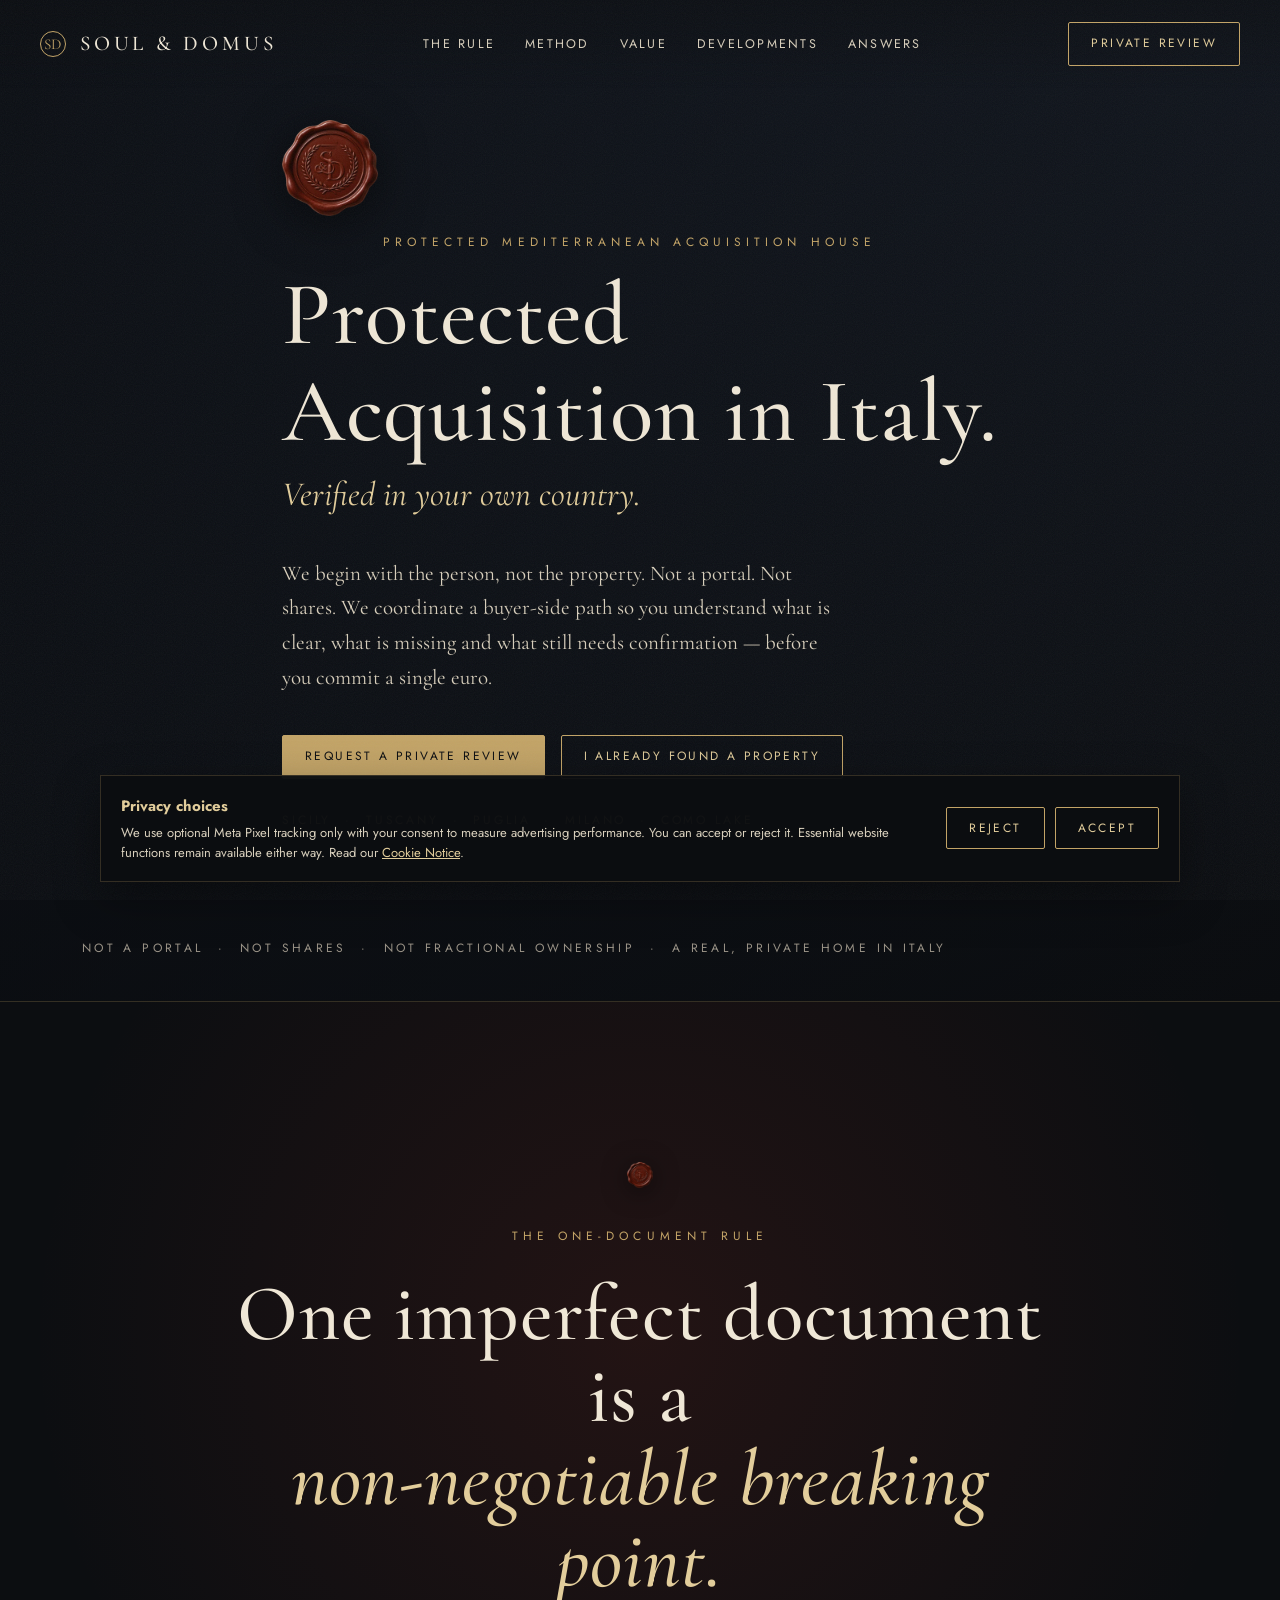
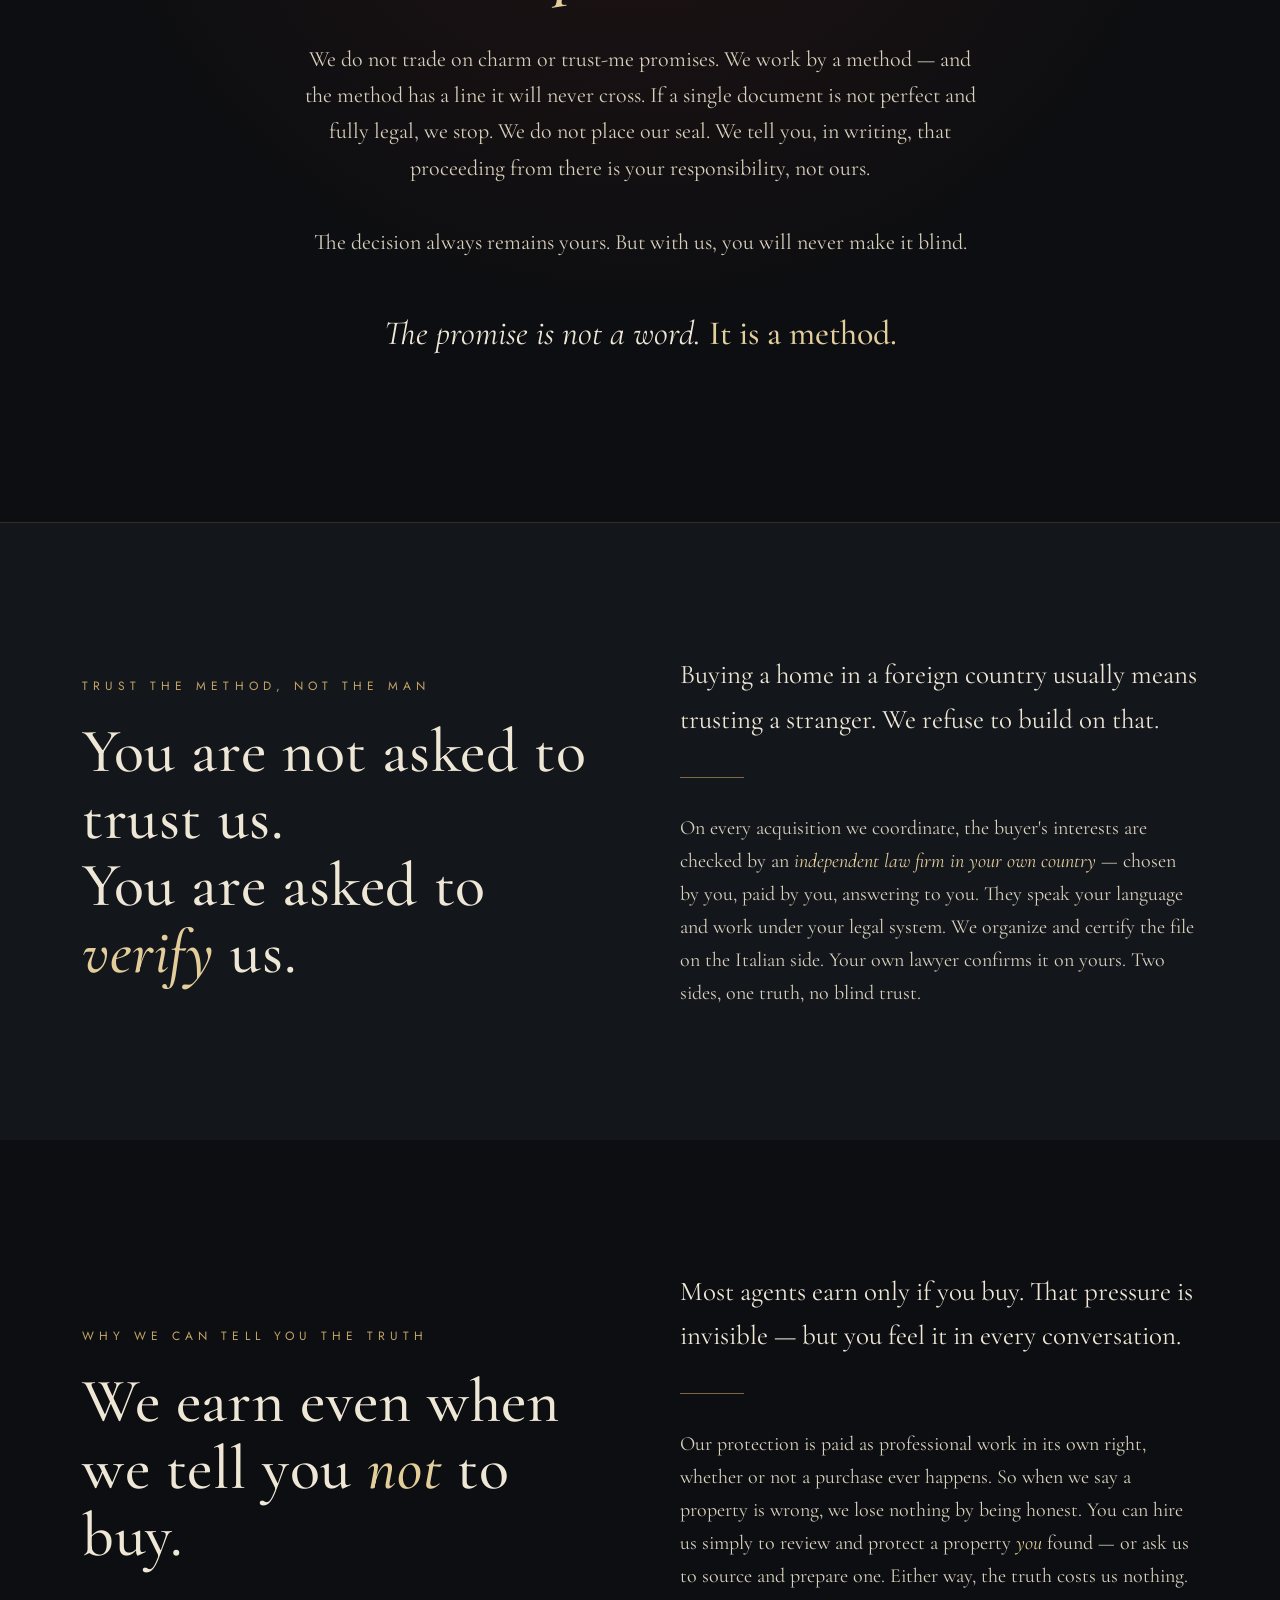
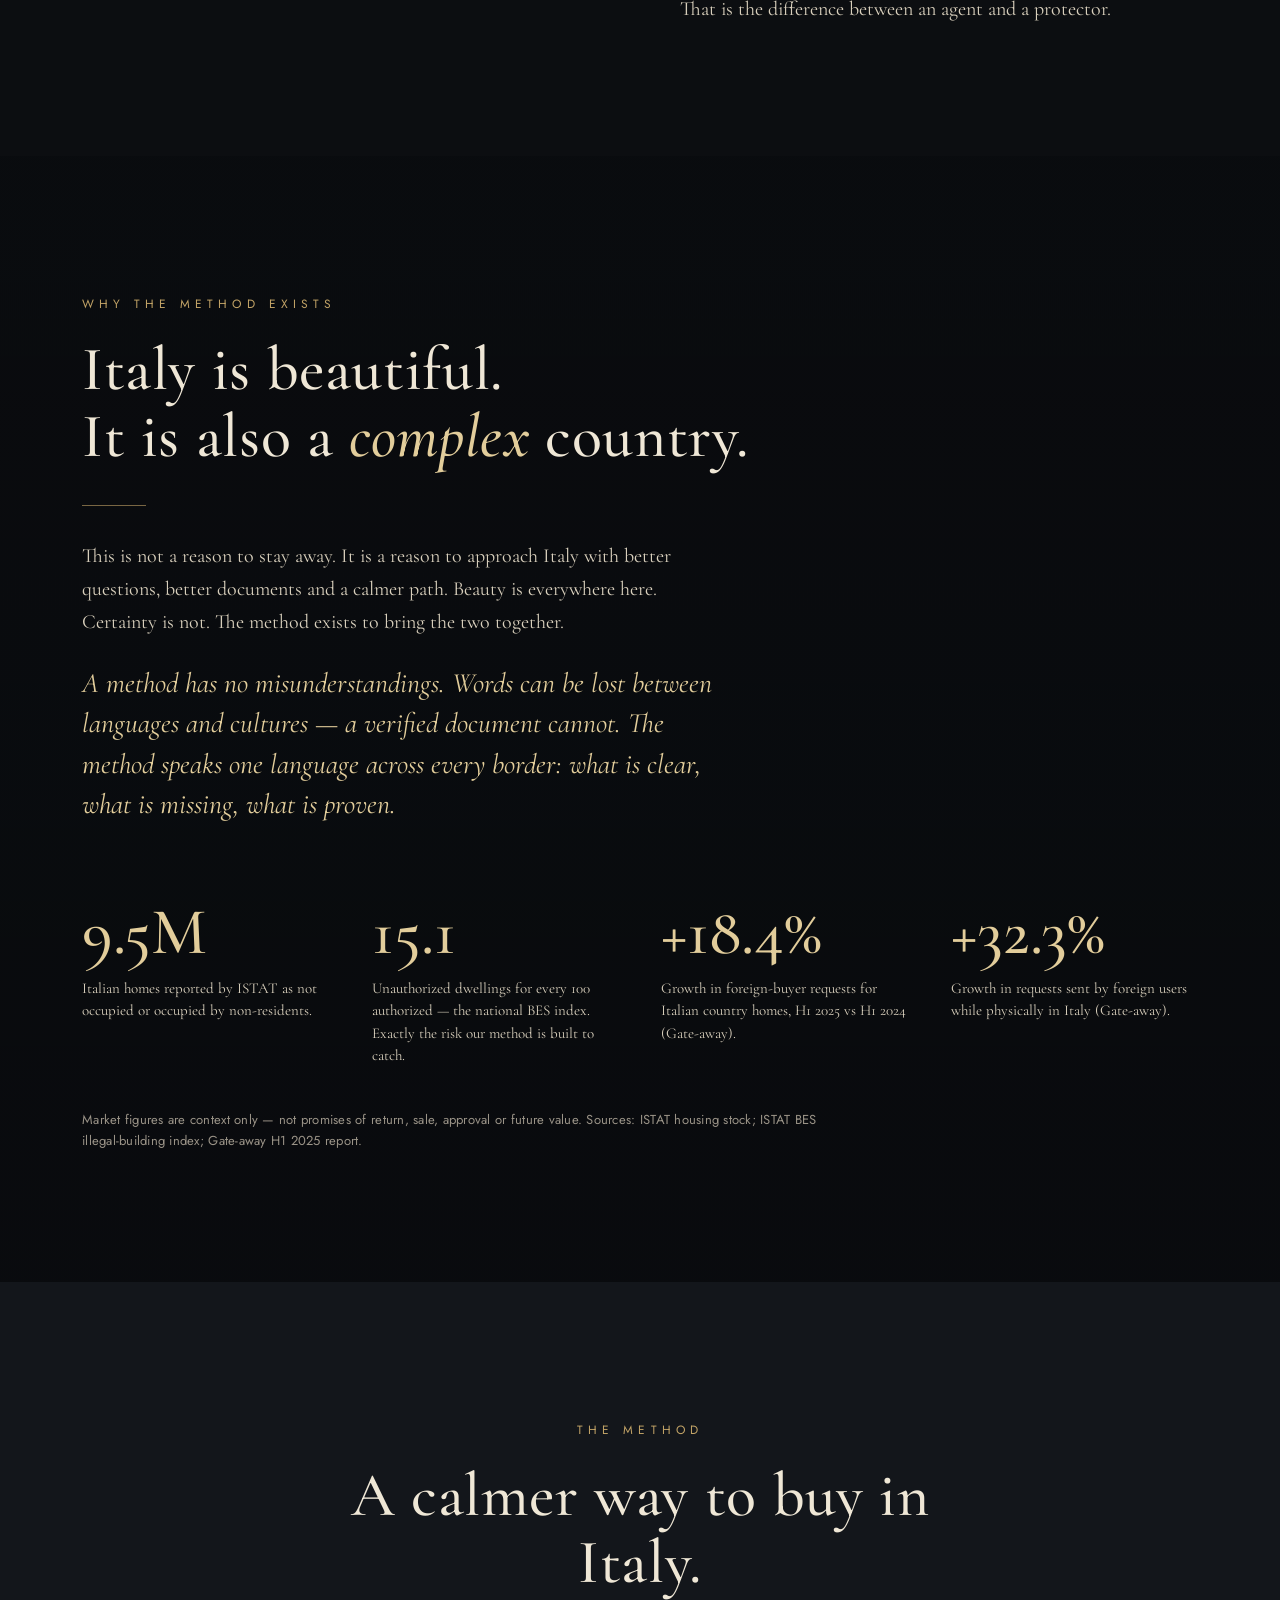
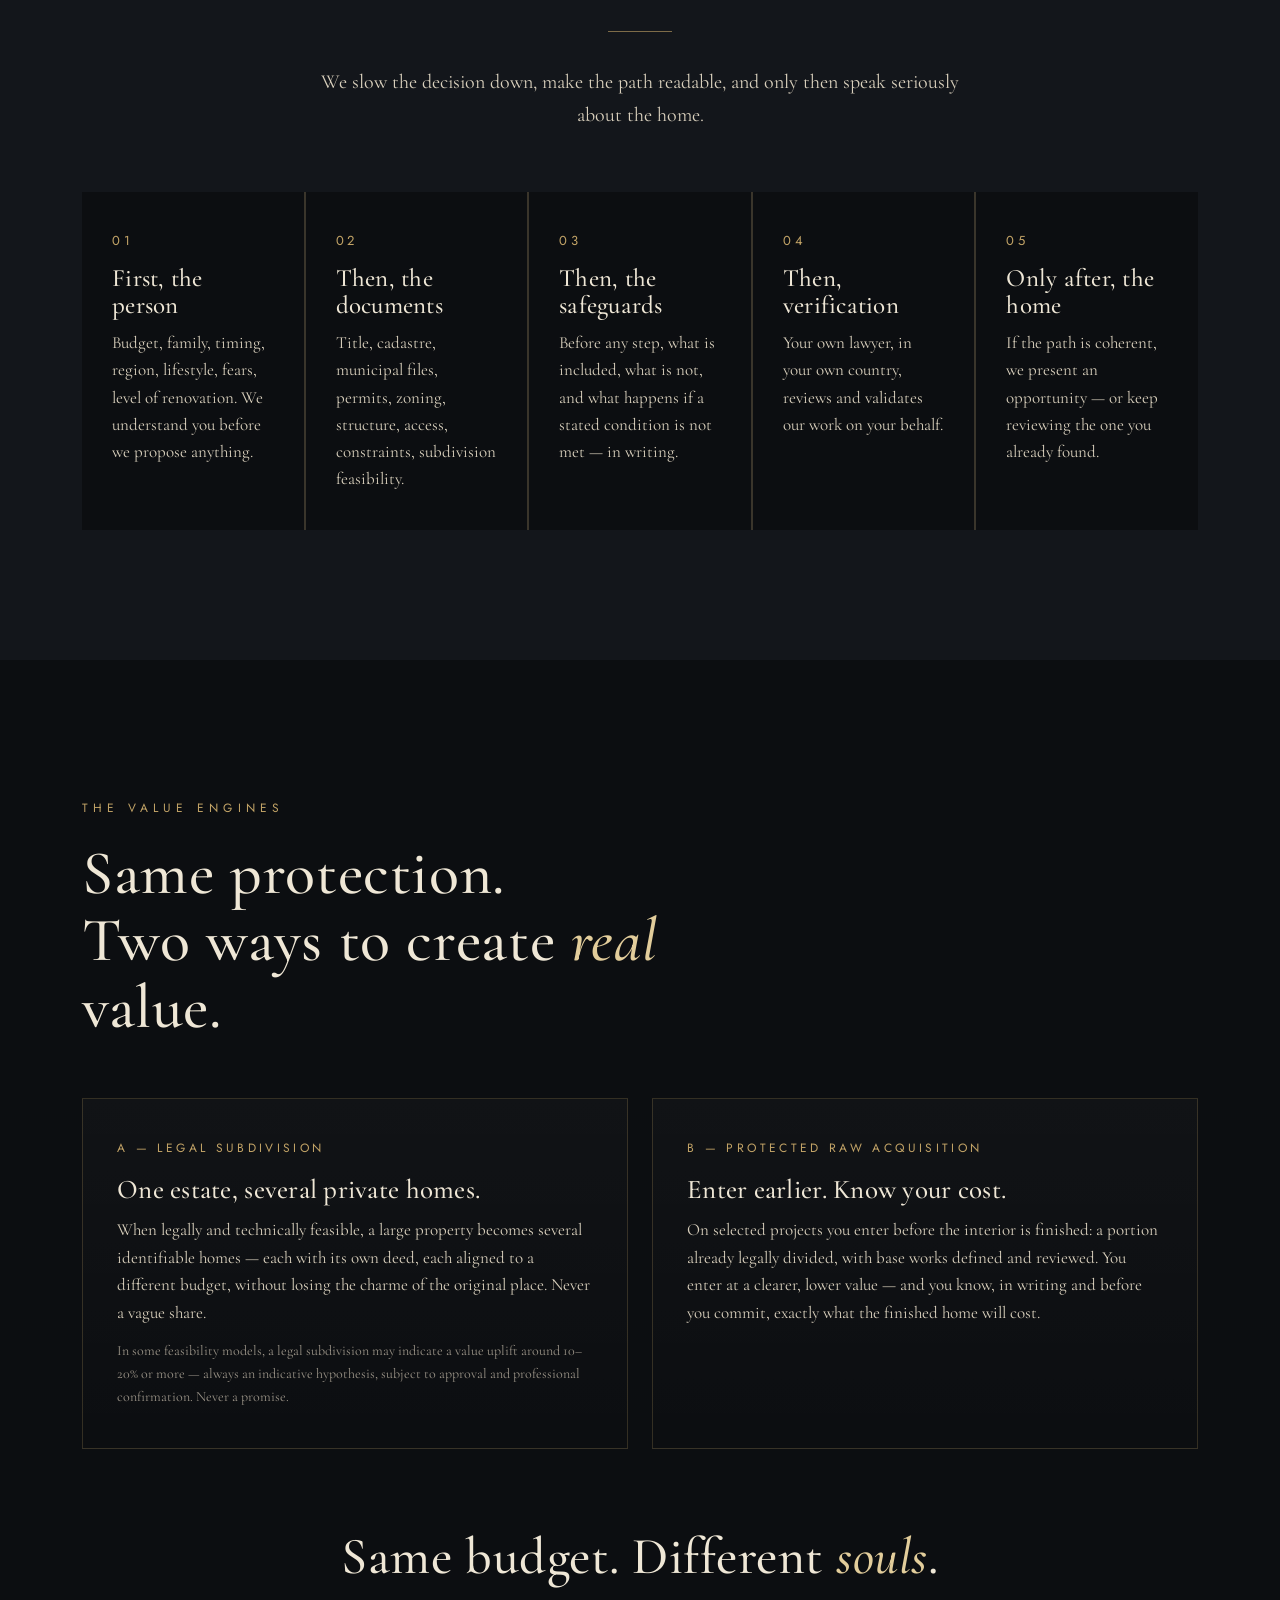
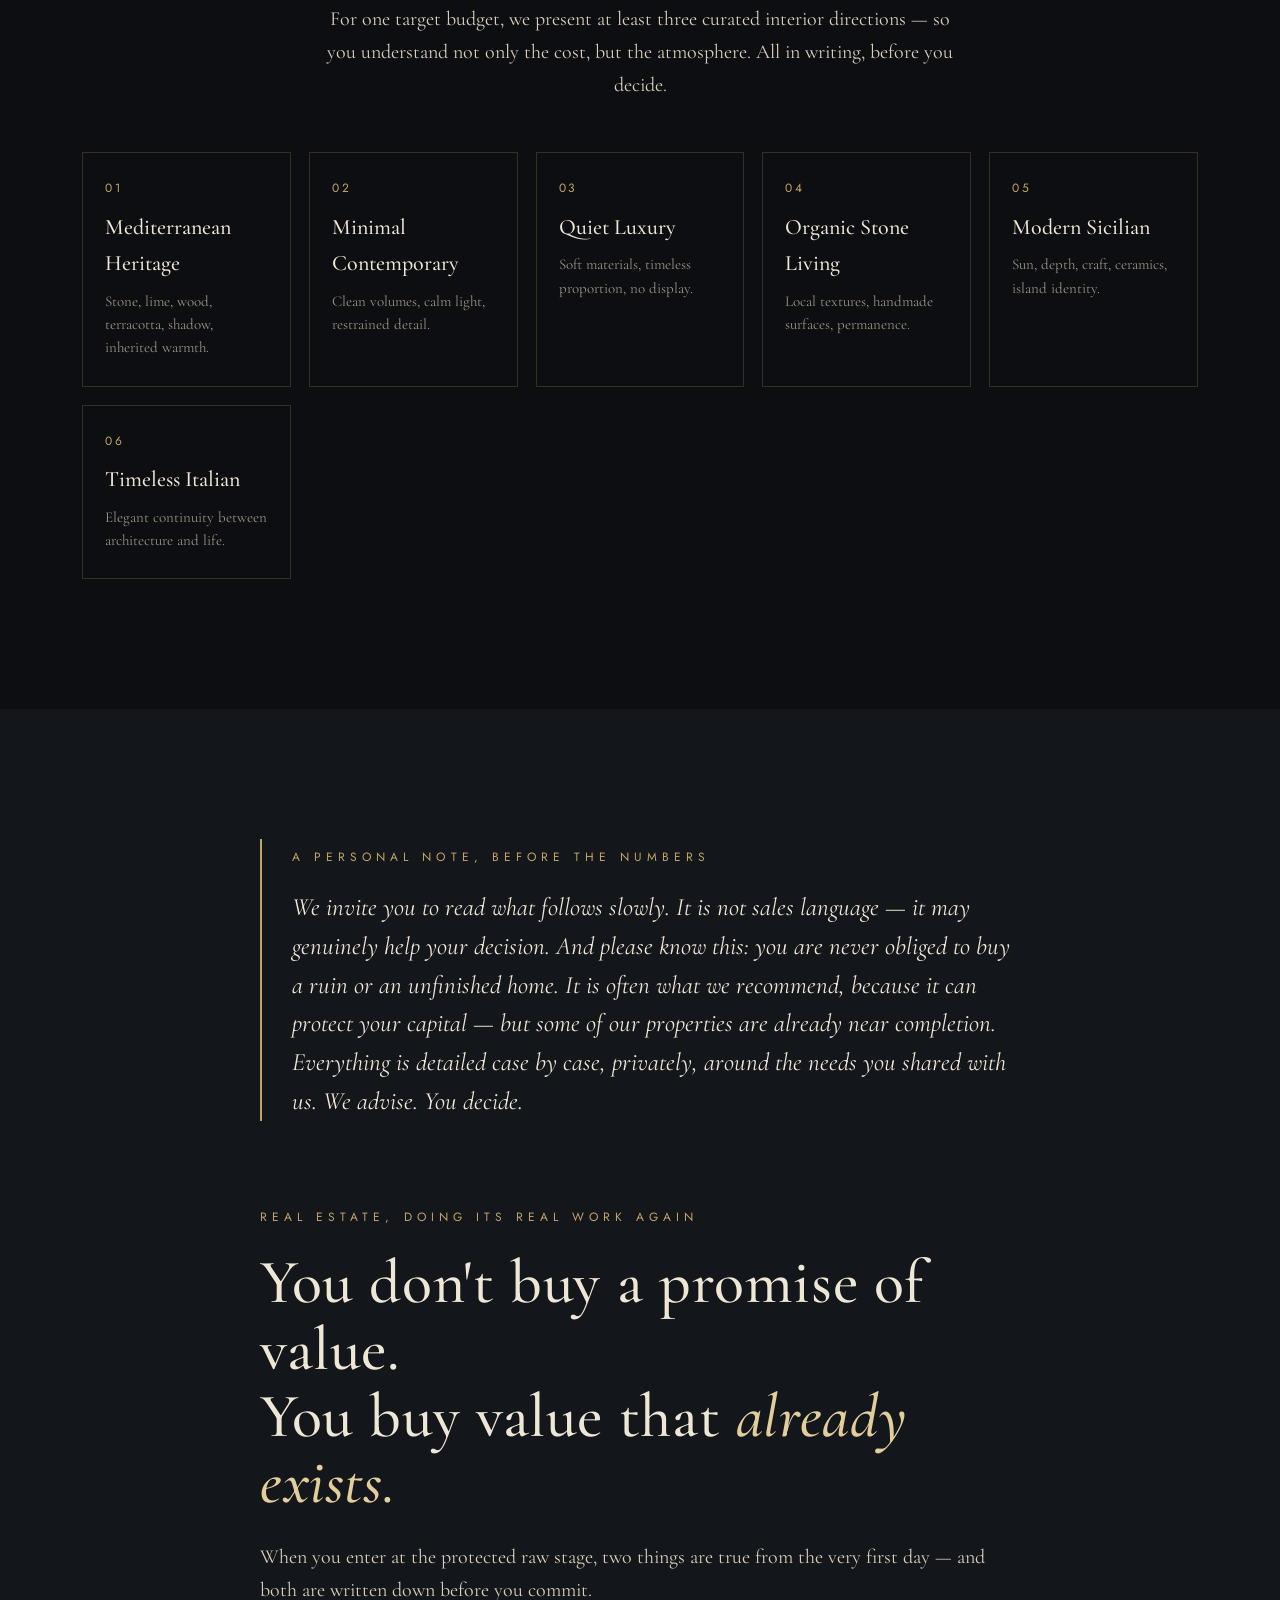
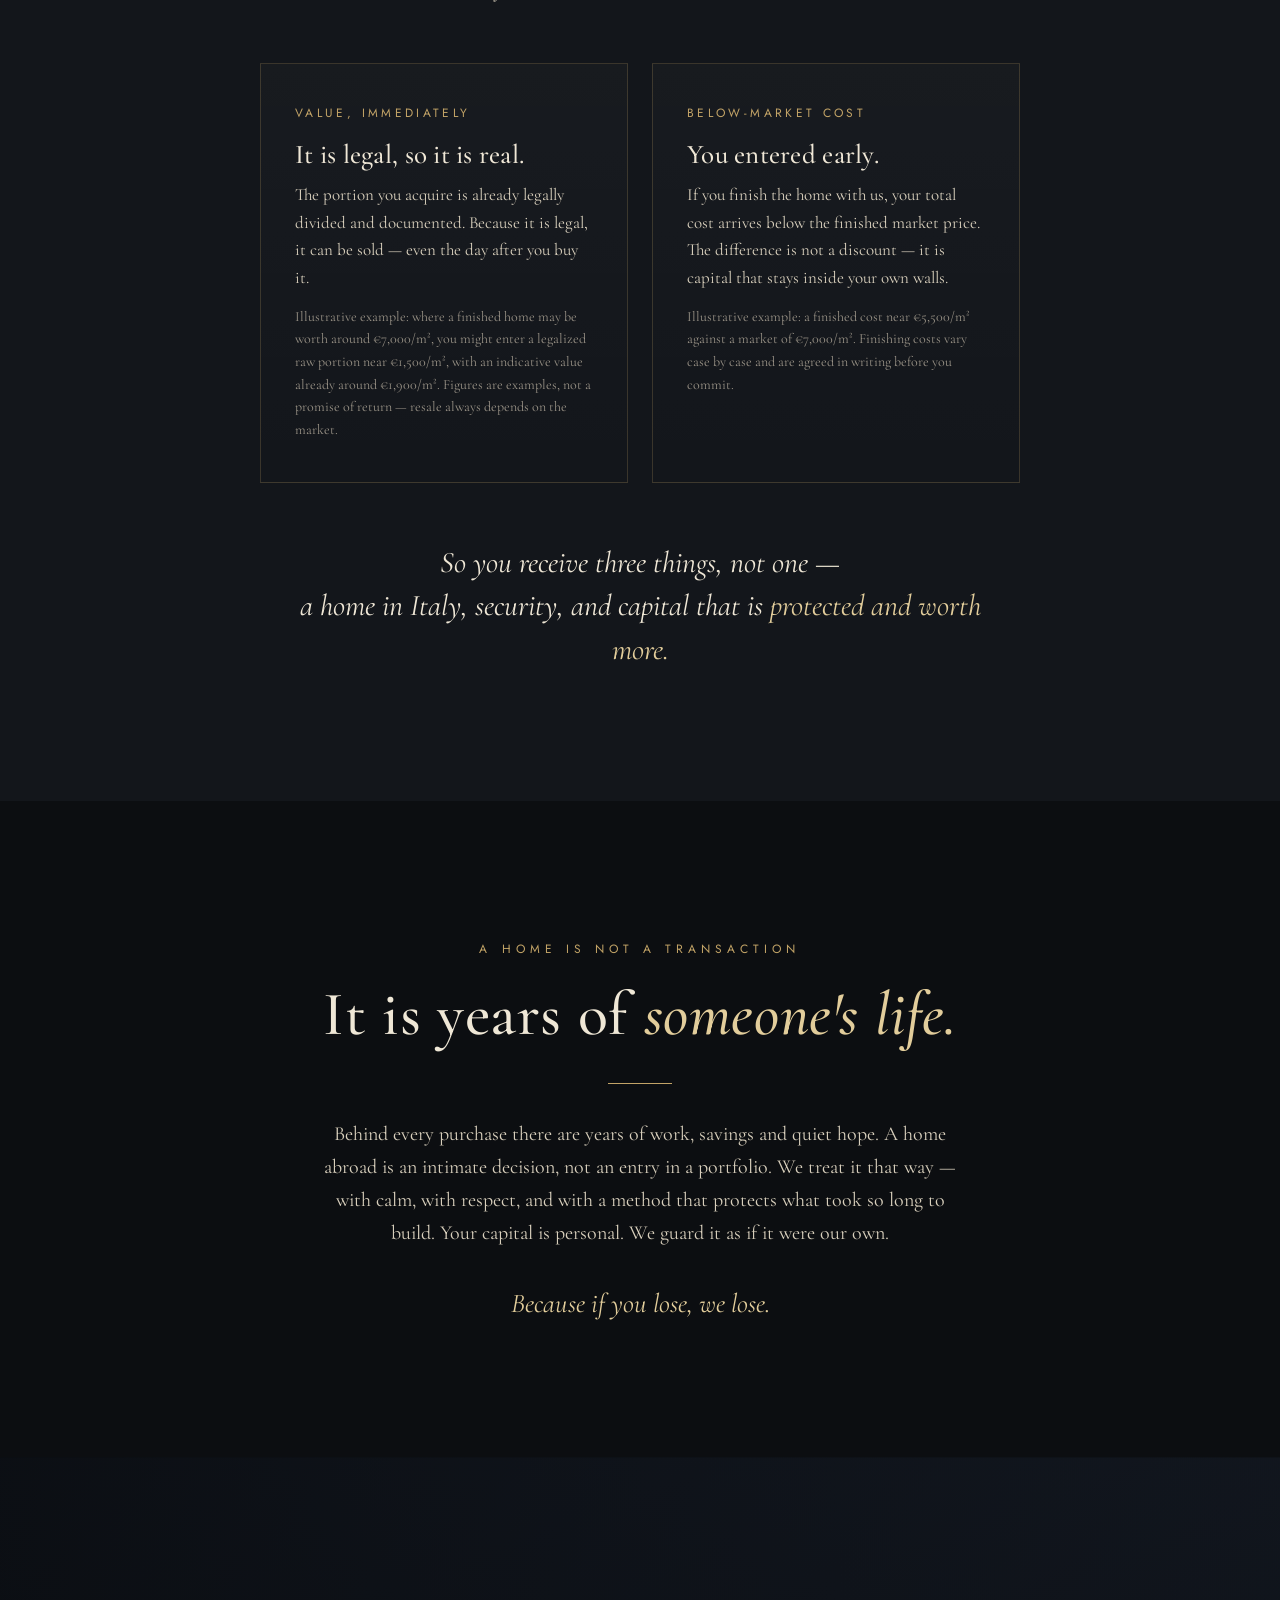
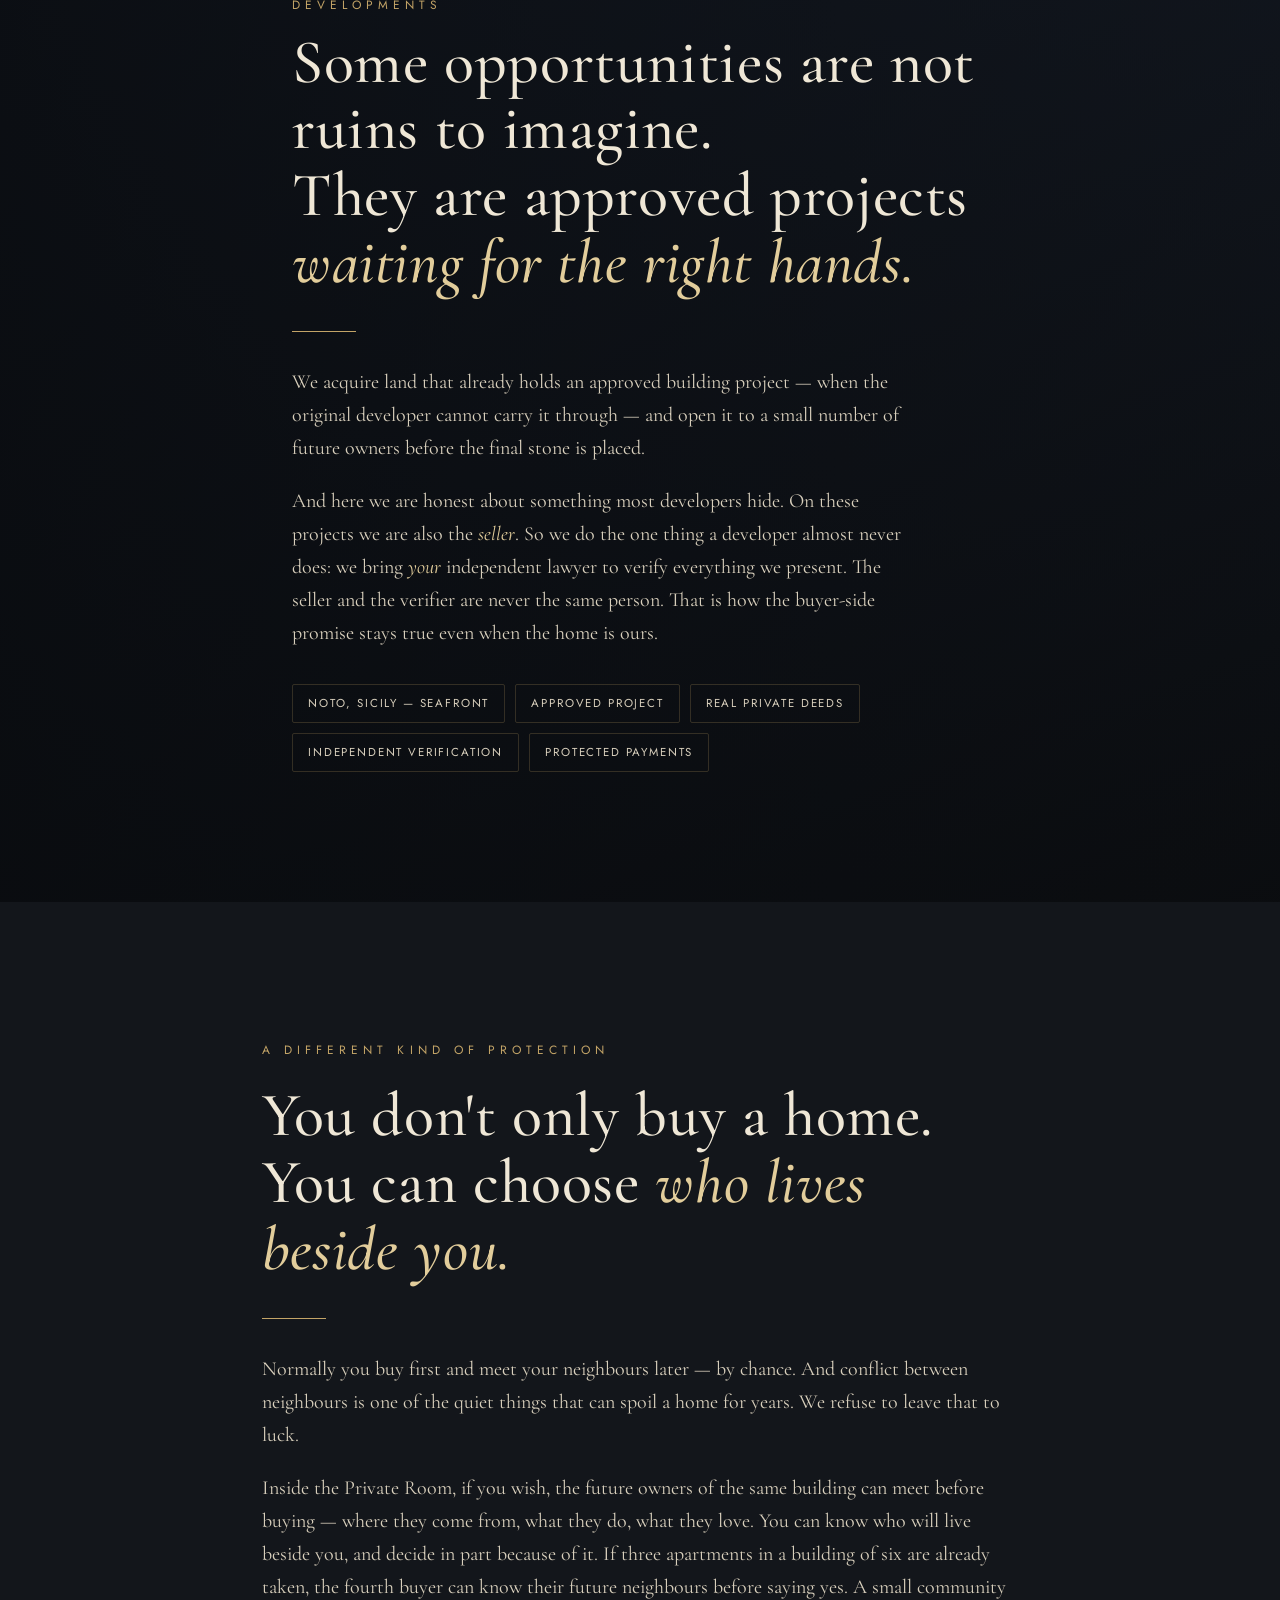
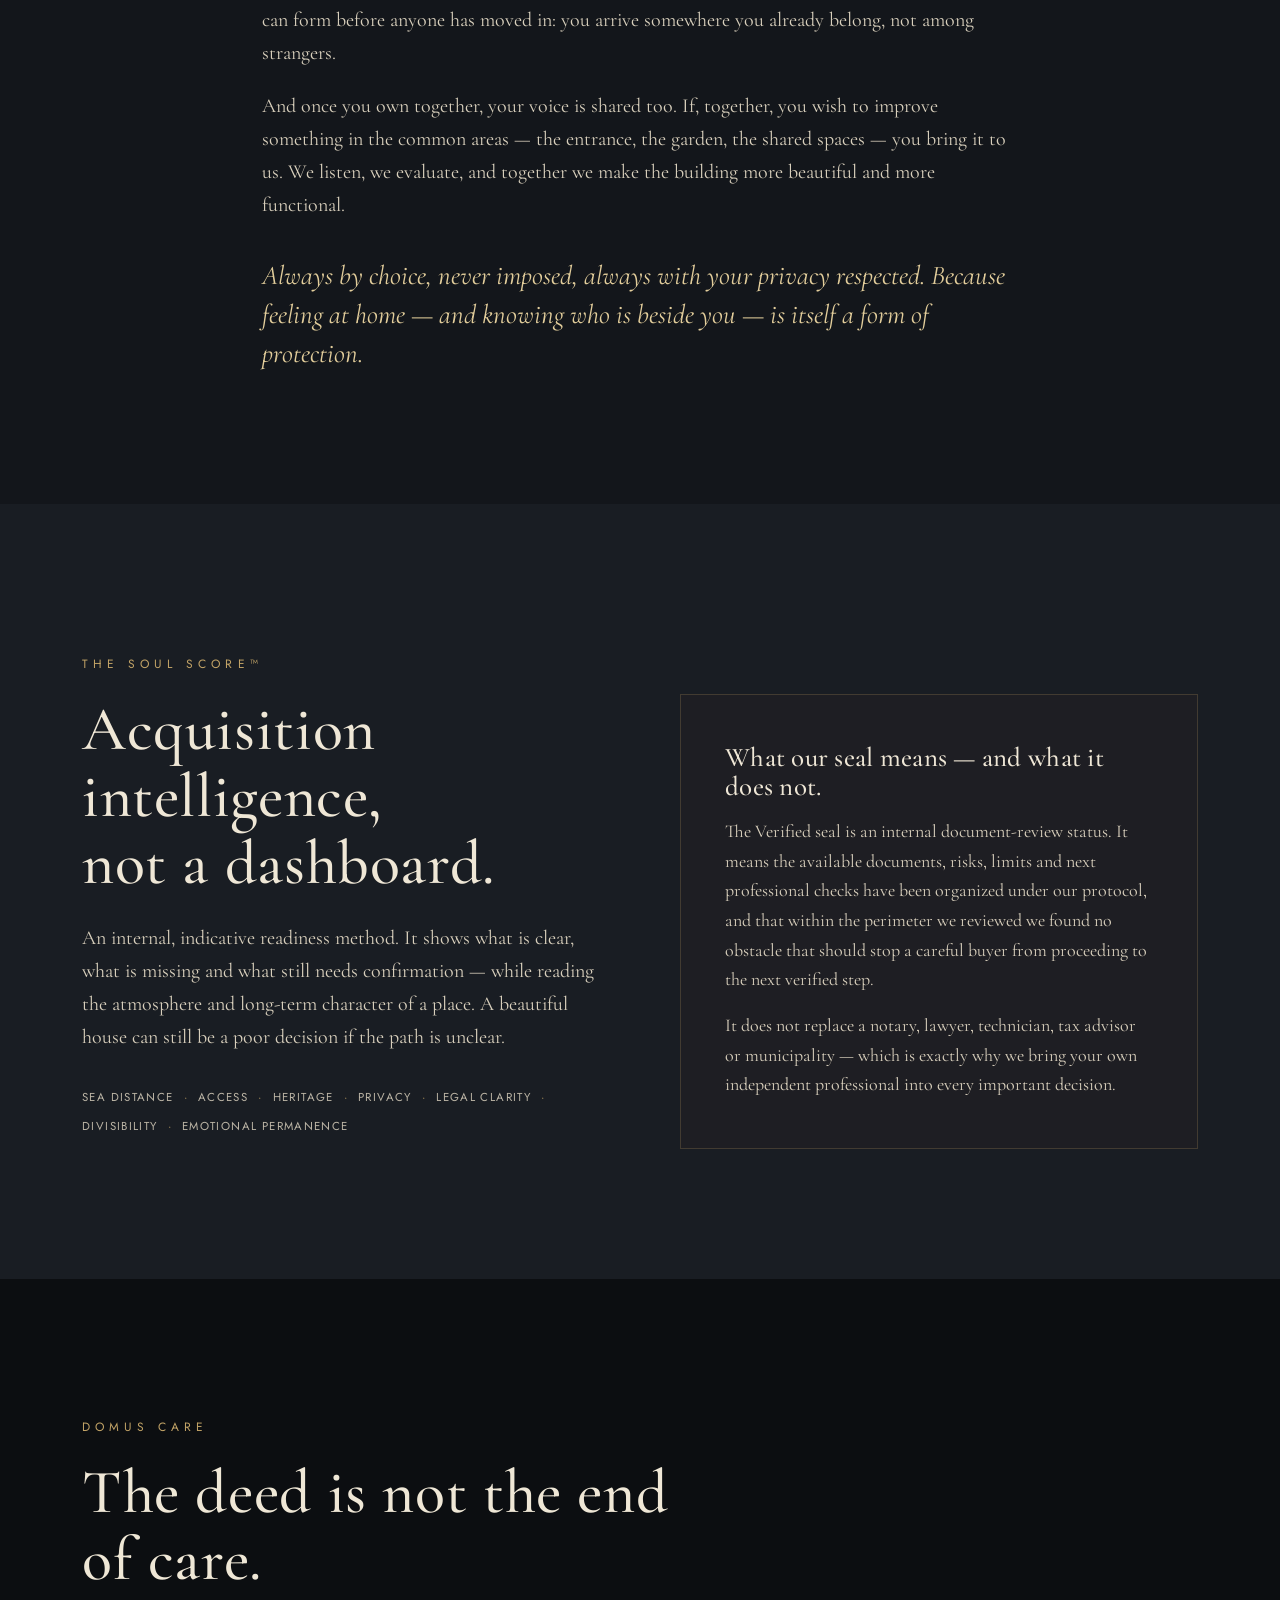
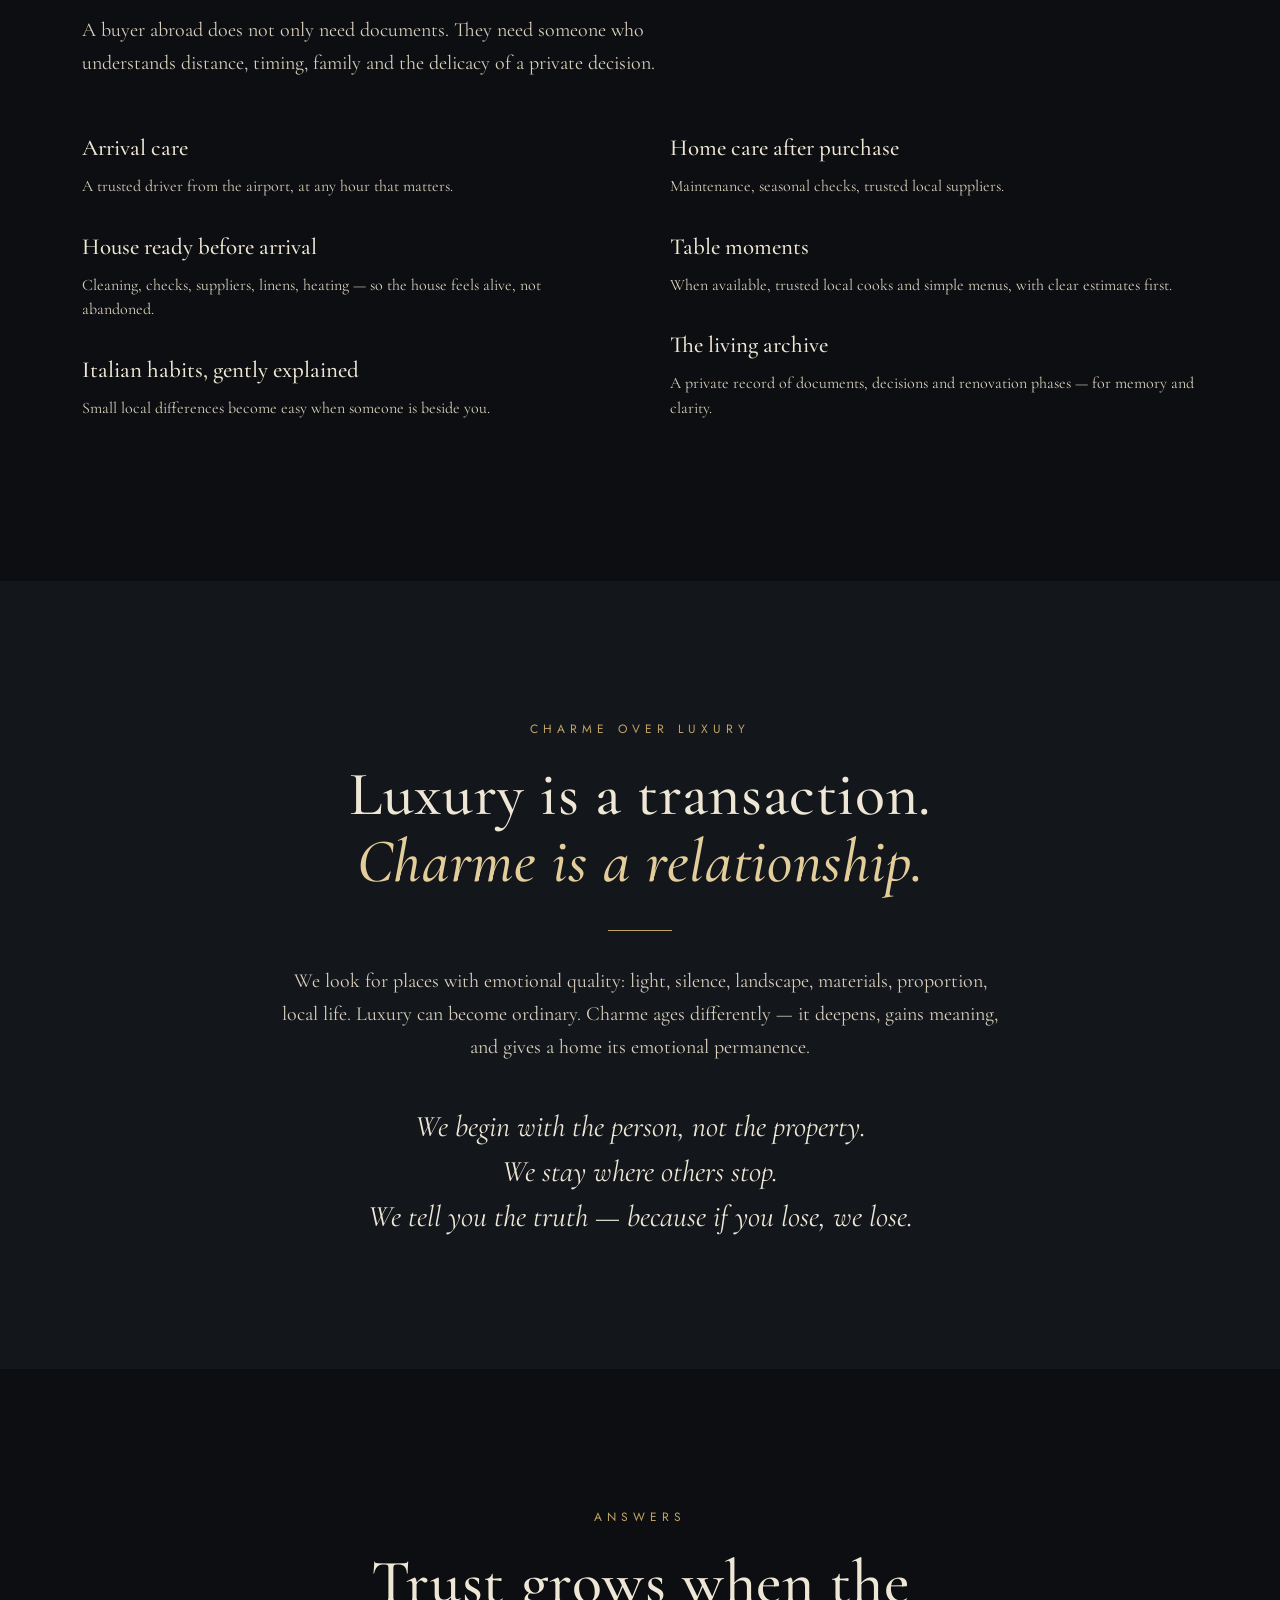
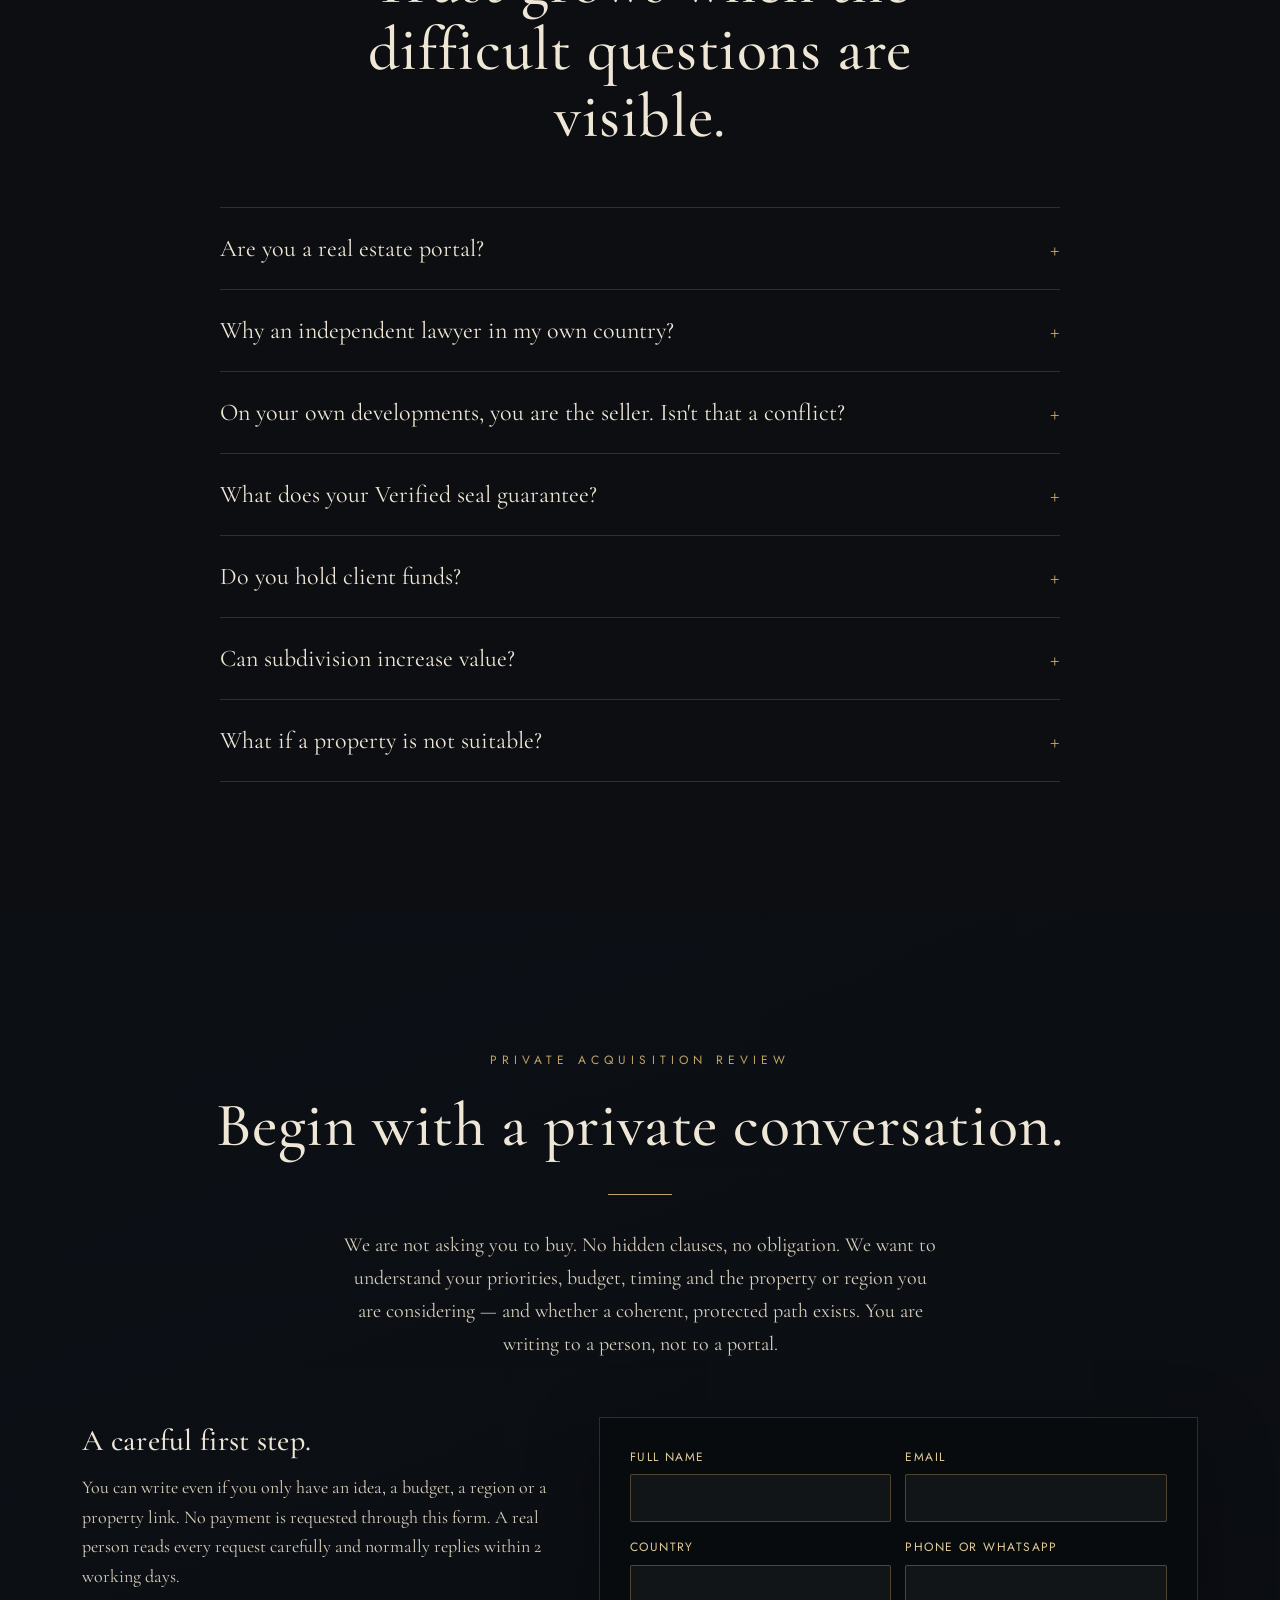
==== commit 9cf68876: "Lighten longpage image overlays" ====
--- a/index.html
+++ b/index.html
@@ -100,7 +100,7 @@
   /* ---- HERO ---- */
   .hero{min-height:100vh;display:flex;align-items:center;padding-top:120px}
   .hero .bg-img{background-image:url('https://www.soulanddomus.com/assets/charme-landscape-house-web.jpg'),linear-gradient(160deg,#1a2230,#0c0e11)}
-  .hero .veil{background:linear-gradient(110deg,rgba(8,10,13,.93) 0%,rgba(8,10,13,.72) 45%,rgba(8,10,13,.40) 100%)}
+  .hero .veil{background:linear-gradient(110deg,rgba(8,10,13,.78) 0%,rgba(8,10,13,.52) 45%,rgba(8,10,13,.24) 100%)}
   .seal{width:96px;height:96px;margin-bottom:30px;filter:drop-shadow(0 8px 24px rgba(0,0,0,.6))}
   .hero h1{font-size:clamp(46px,7vw,92px);font-weight:500;margin:10px 0 0}
   .hero .sub{font-size:clamp(22px,3vw,34px);color:var(--gold-bright);font-style:italic;margin-top:6px}
@@ -147,7 +147,7 @@
   /* developments / noto */
   .noto{position:relative}
   .noto .bg-img{background-image:url('https://www.soulanddomus.com/assets/subdivision-estate-landscape-web.jpg'),linear-gradient(160deg,#1a2230,#0c0e11)}
-  .noto .veil{background:linear-gradient(90deg,rgba(8,10,13,.94),rgba(8,10,13,.55))}
+  .noto .veil{background:linear-gradient(90deg,rgba(8,10,13,.80),rgba(8,10,13,.34))}
   .noto .wrap{max-width:760px}
   .noto h2{margin-top:10px}
   .noto .chips{display:flex;flex-wrap:wrap;gap:10px;margin-top:34px}
@@ -192,7 +192,7 @@
   /* contact */
   .contact{text-align:center}
   .contact .bg-img{background-image:url('https://www.soulanddomus.com/assets/como-office-charme-web.jpg'),linear-gradient(160deg,#1a2230,#0c0e11)}
-  .contact .veil{background:linear-gradient(rgba(8,10,13,.93),rgba(8,10,13,.88))}
+  .contact .veil{background:linear-gradient(rgba(8,10,13,.78),rgba(8,10,13,.66))}
   .contact h2{margin-bottom:8px}
   .contact .info{display:flex;gap:40px;justify-content:center;flex-wrap:wrap;margin-top:40px;font-family:var(--sans);font-size:14px;letter-spacing:.06em;color:var(--cream-soft)}
   .contact .info a{color:var(--gold-bright)}
@@ -311,7 +311,7 @@
 
 <!-- WHY THE METHOD EXISTS -->
 <section>
-  <div class="bg-img" style="background-image:linear-gradient(rgba(8,10,13,.85),rgba(8,10,13,.93)),url('https://www.soulanddomus.com/assets/charme-landscape-house-web.jpg')"></div>
+  <div class="bg-img" style="background-image:linear-gradient(rgba(8,10,13,.66),rgba(8,10,13,.78)),url('https://www.soulanddomus.com/assets/charme-landscape-house-web.jpg')"></div>
   <div class="wrap">
     <div class="reveal" style="max-width:760px">
       <span class="eyebrow">Why the method exists</span>
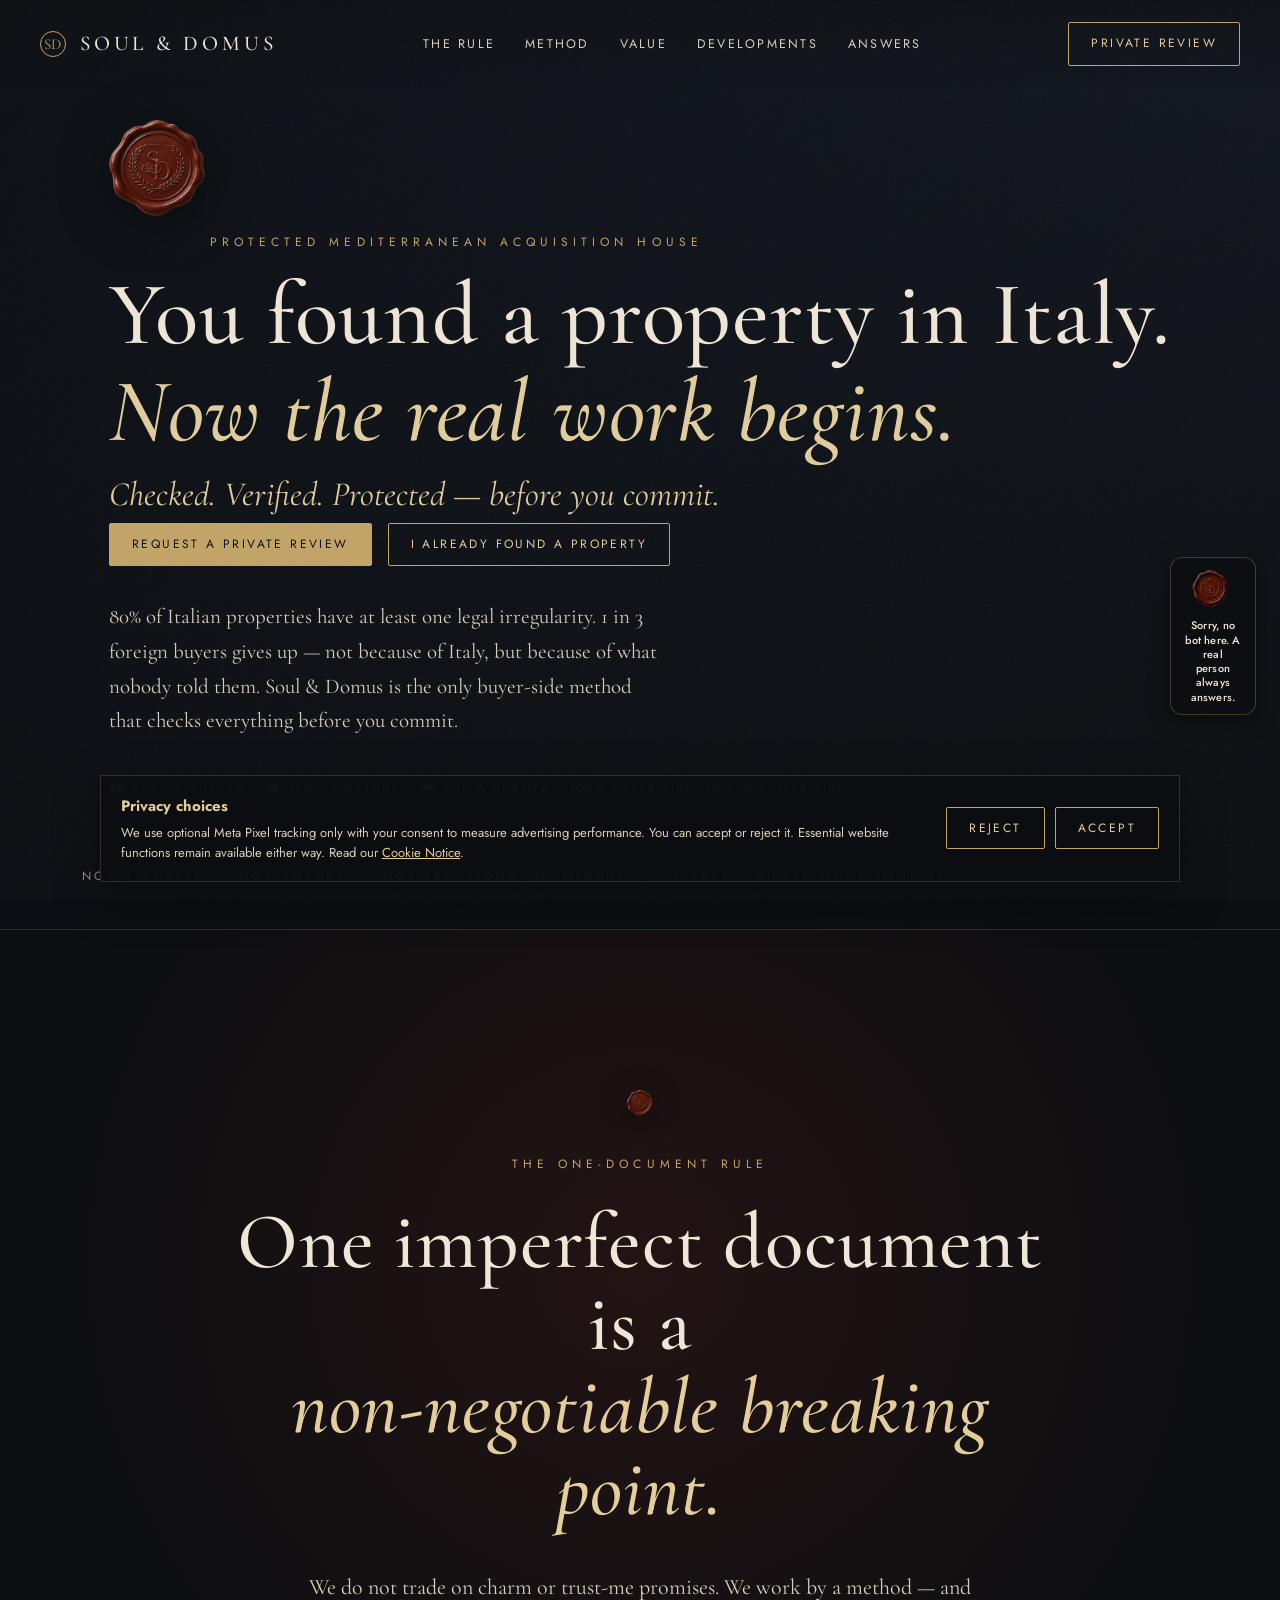
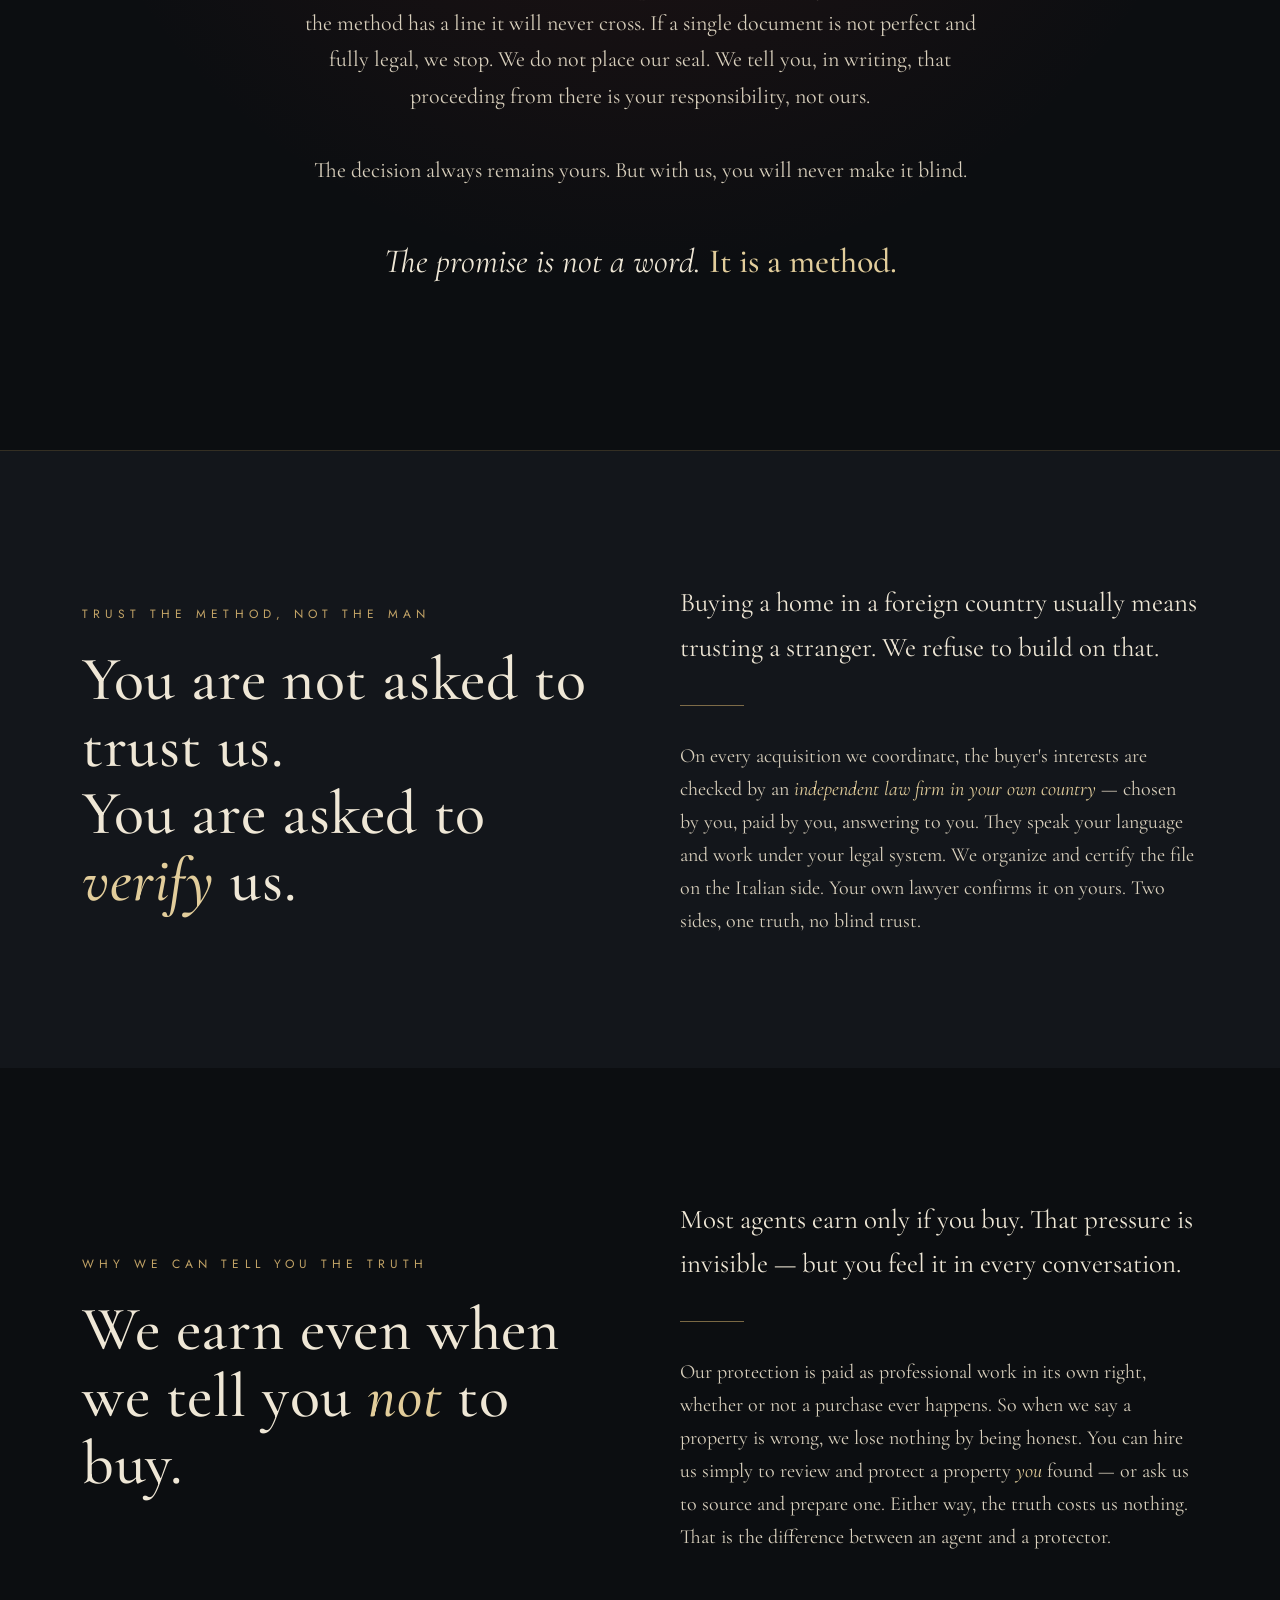
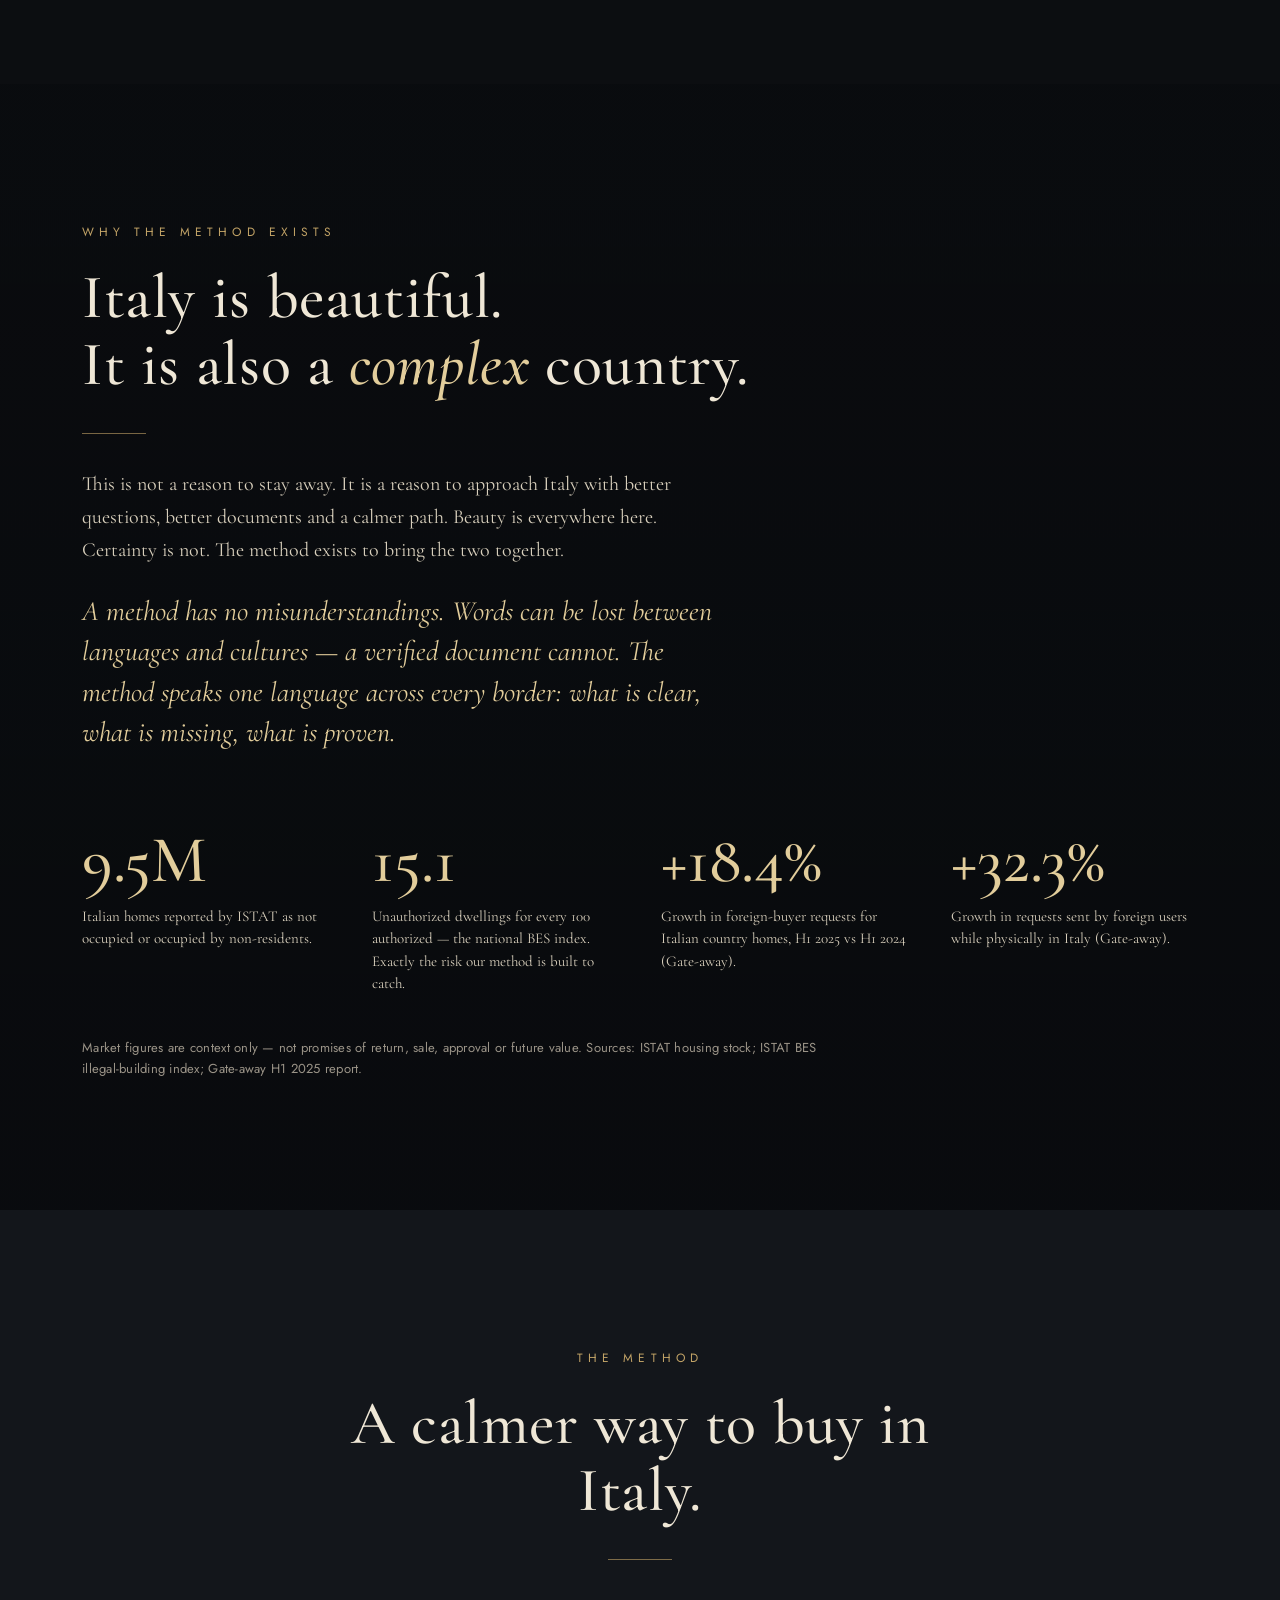
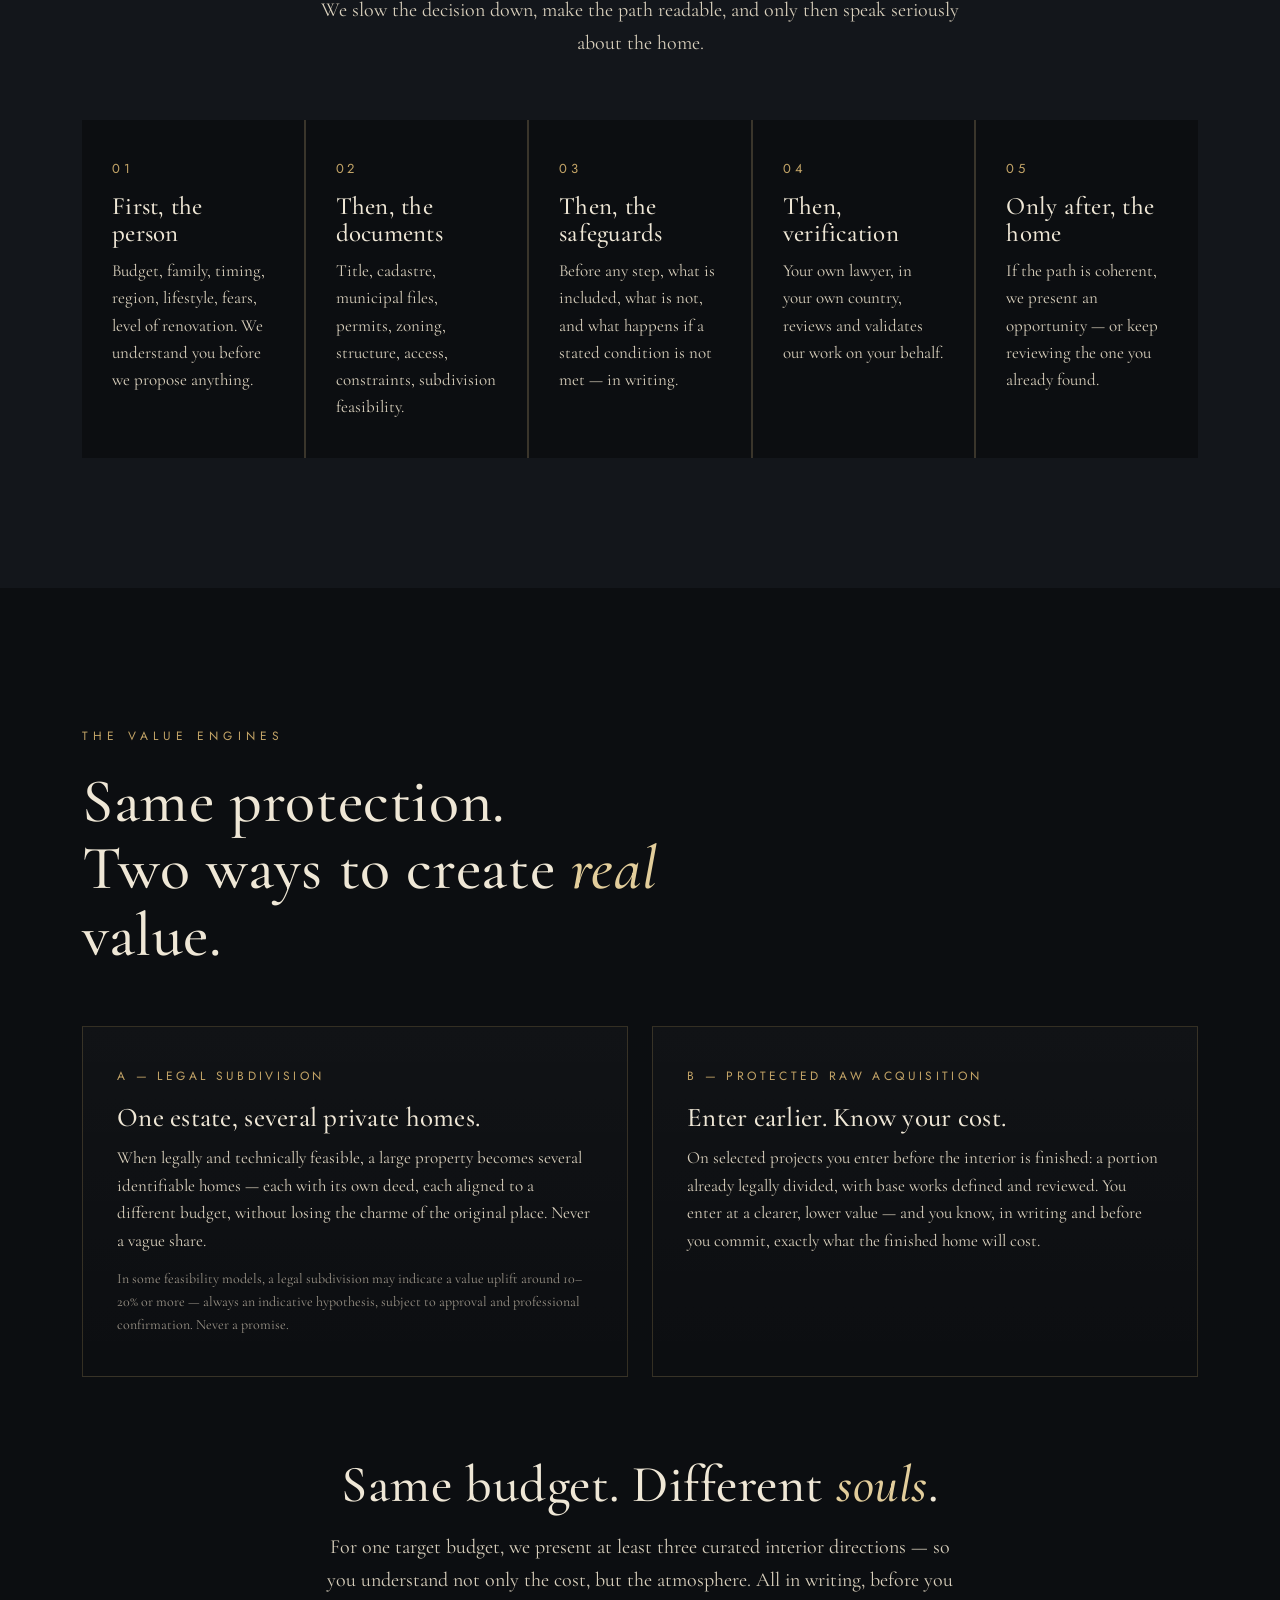
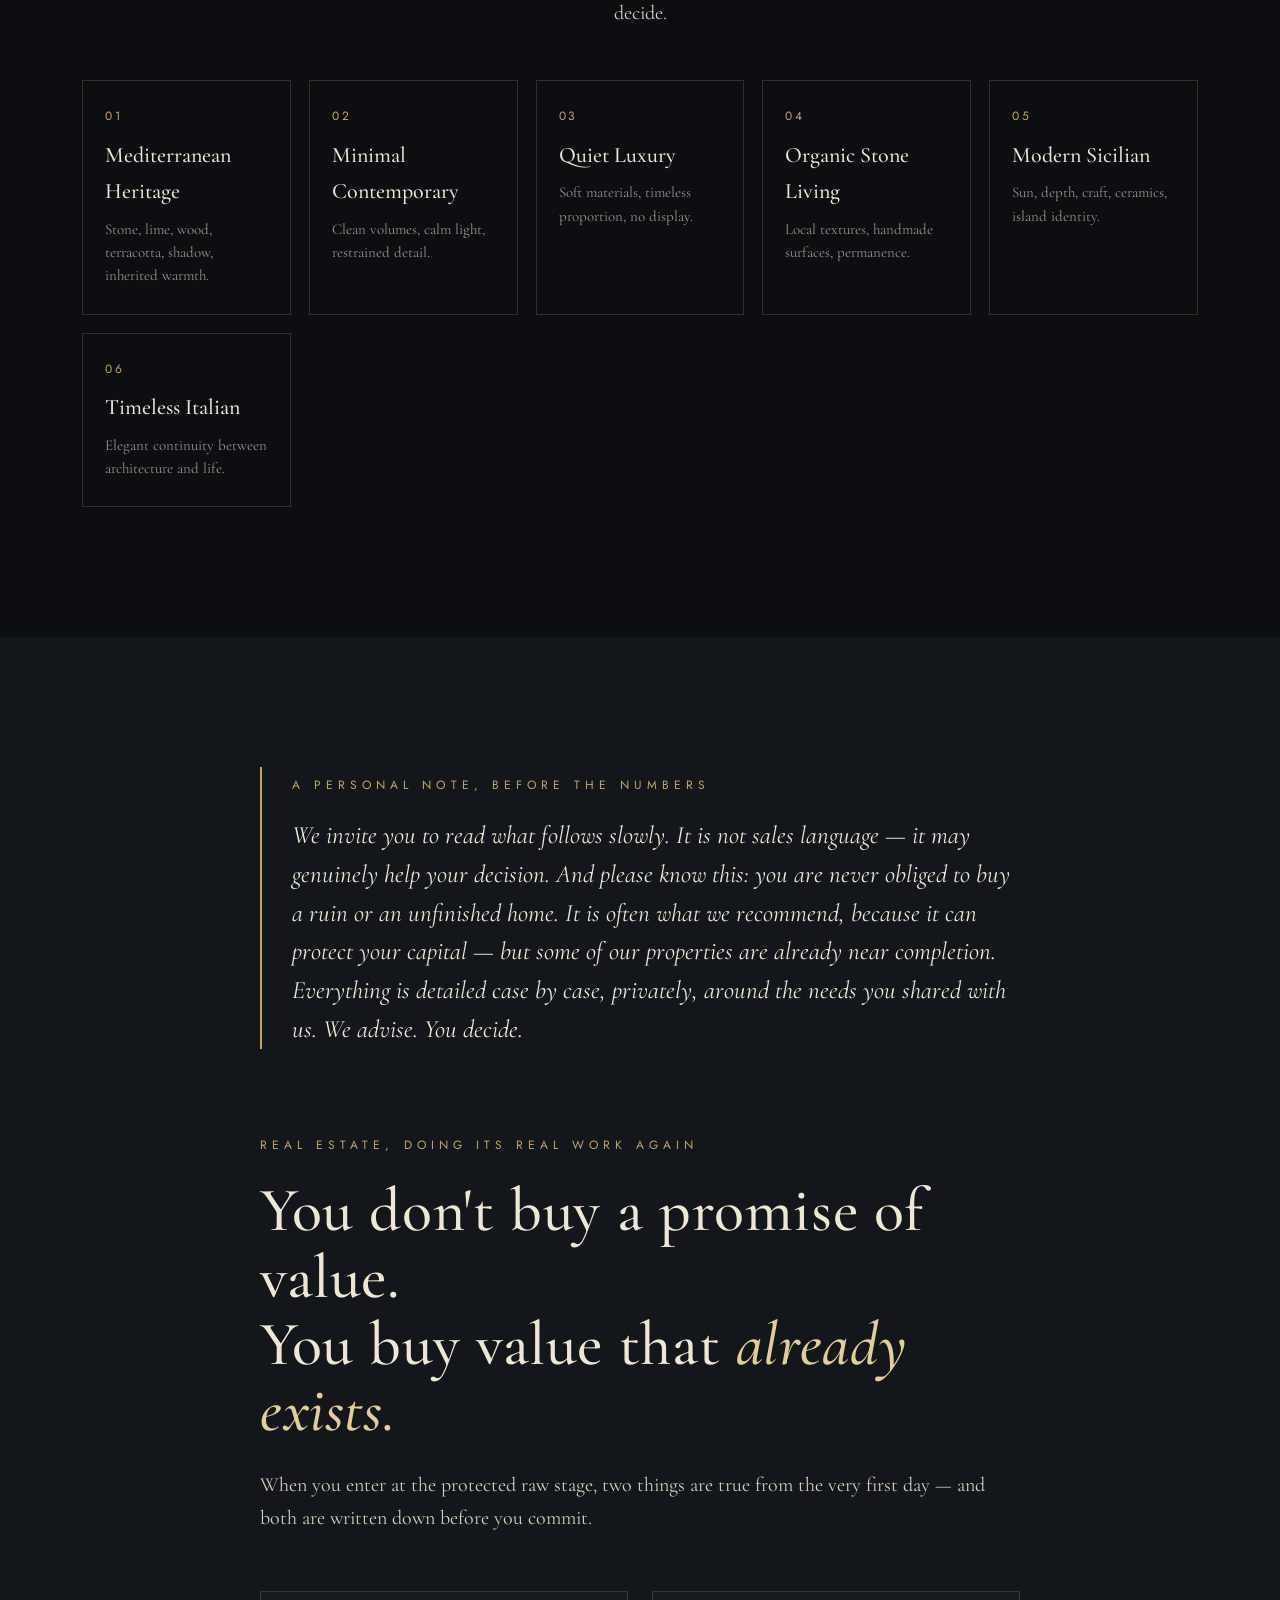
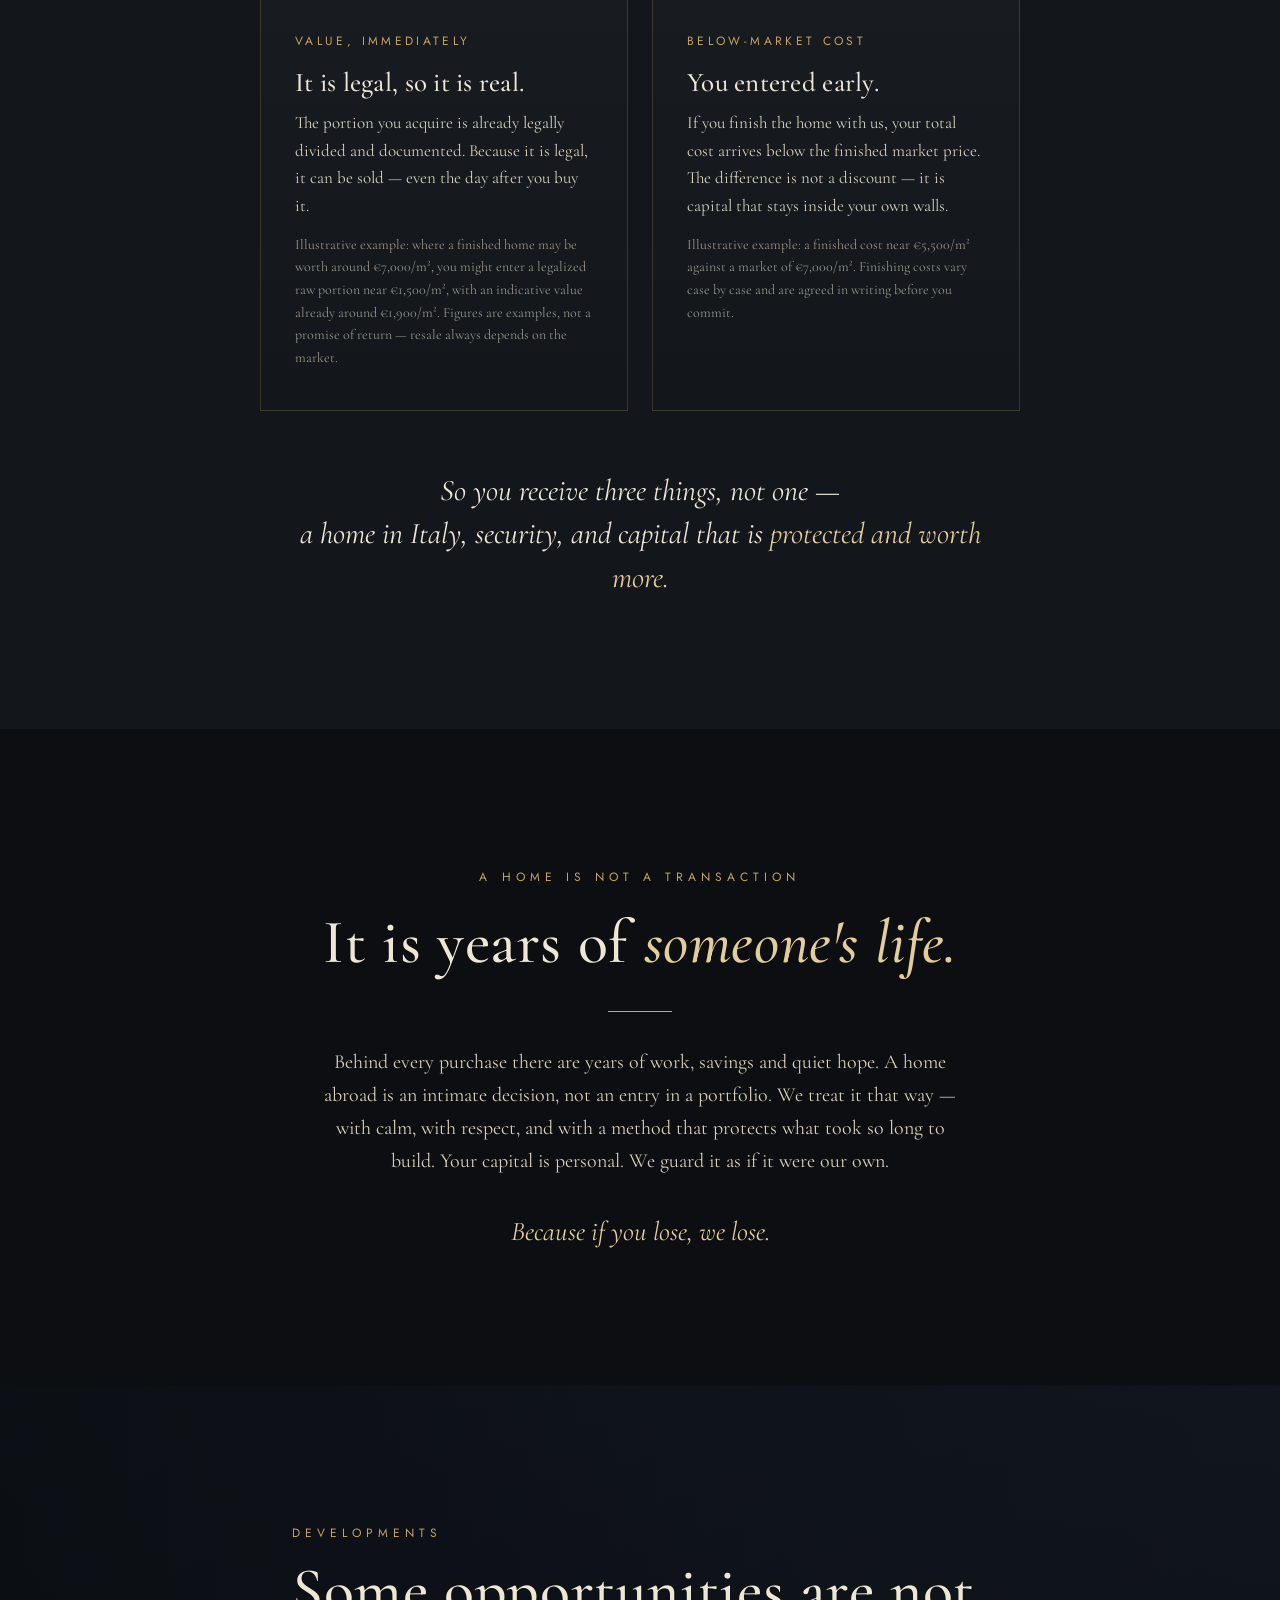
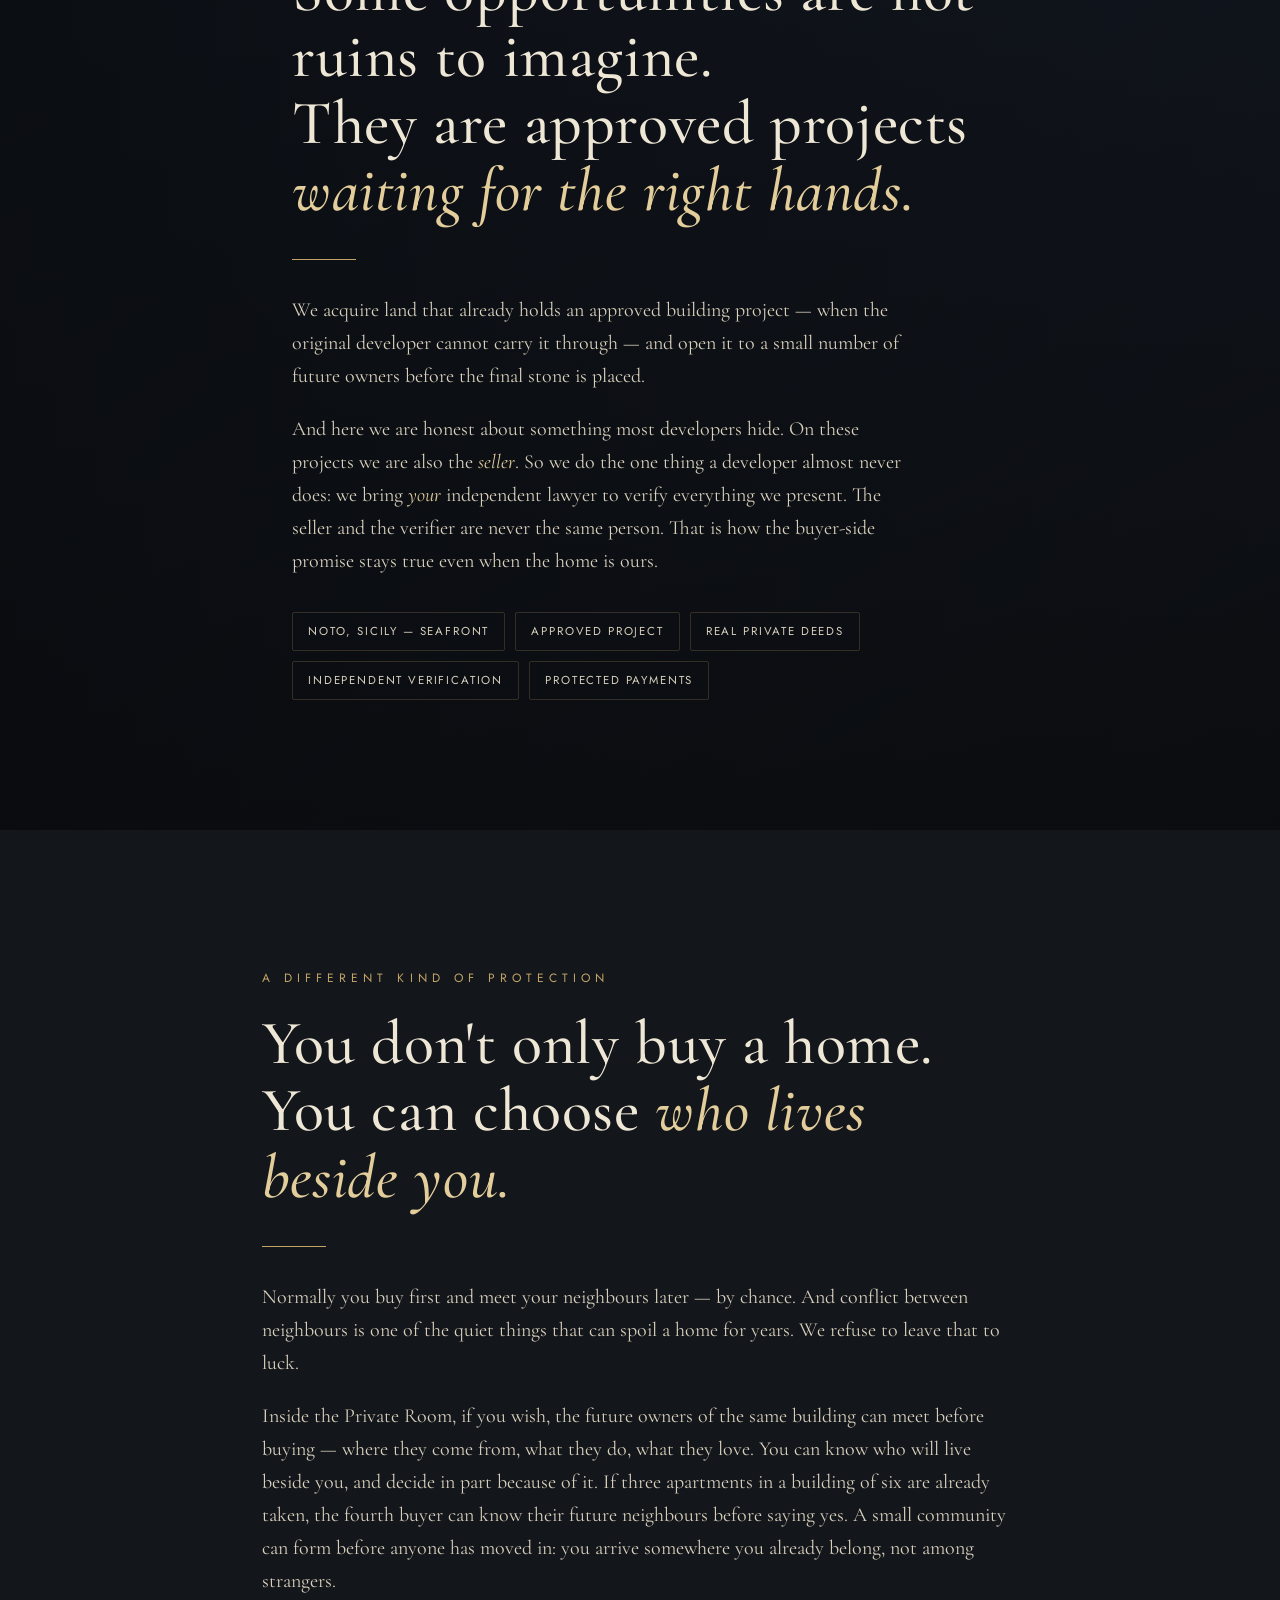
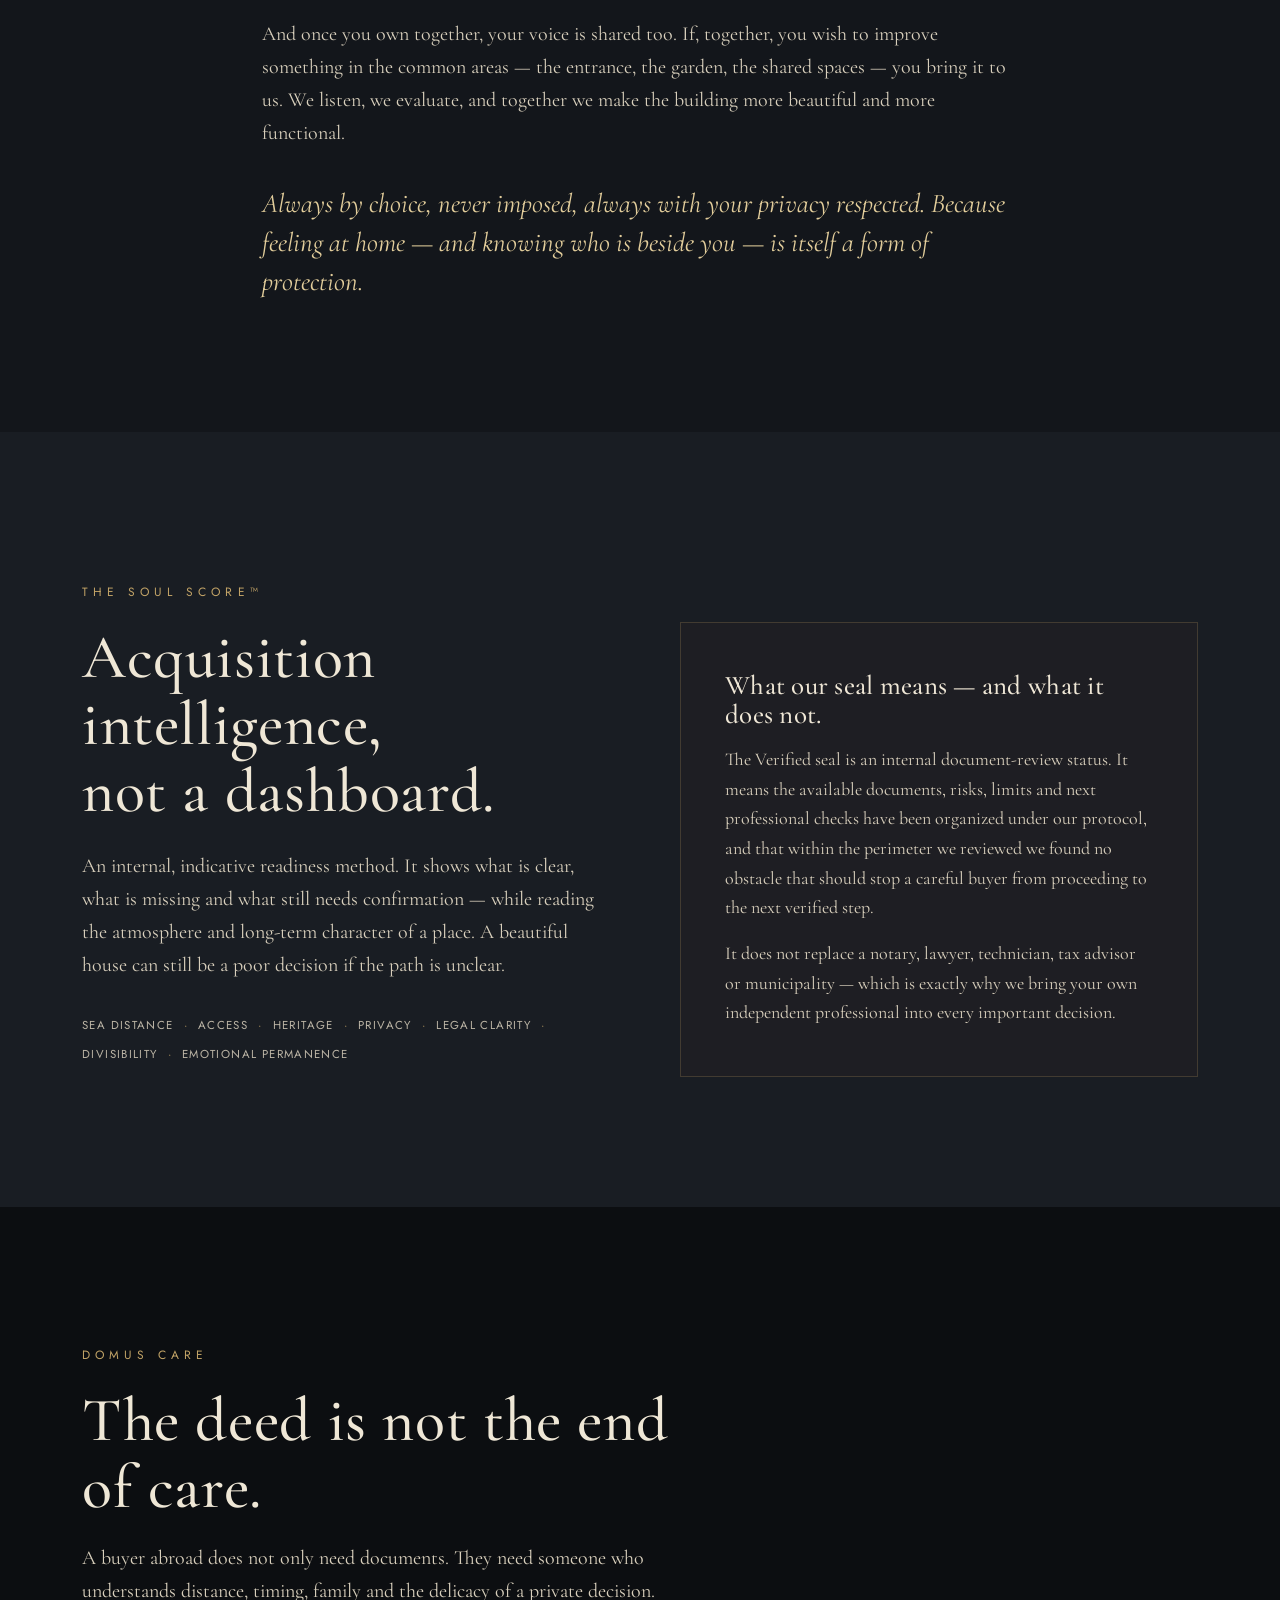
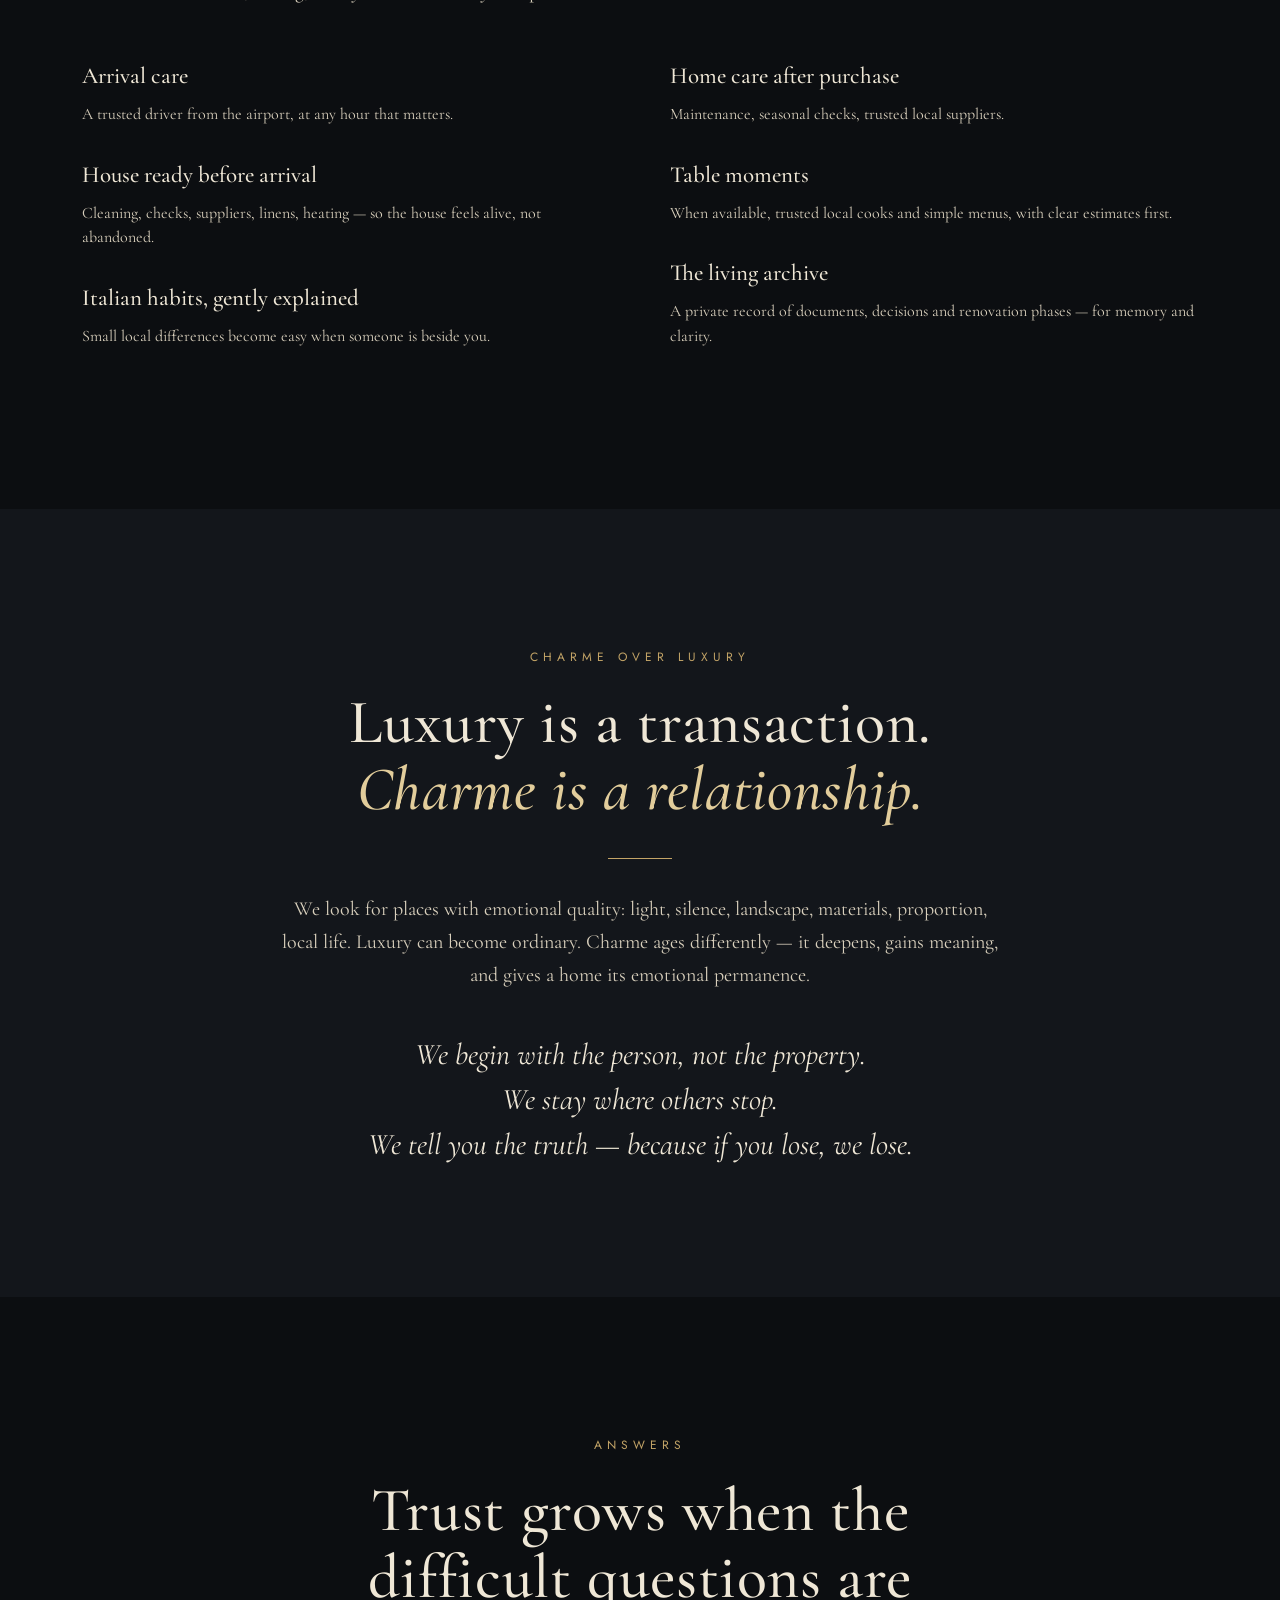
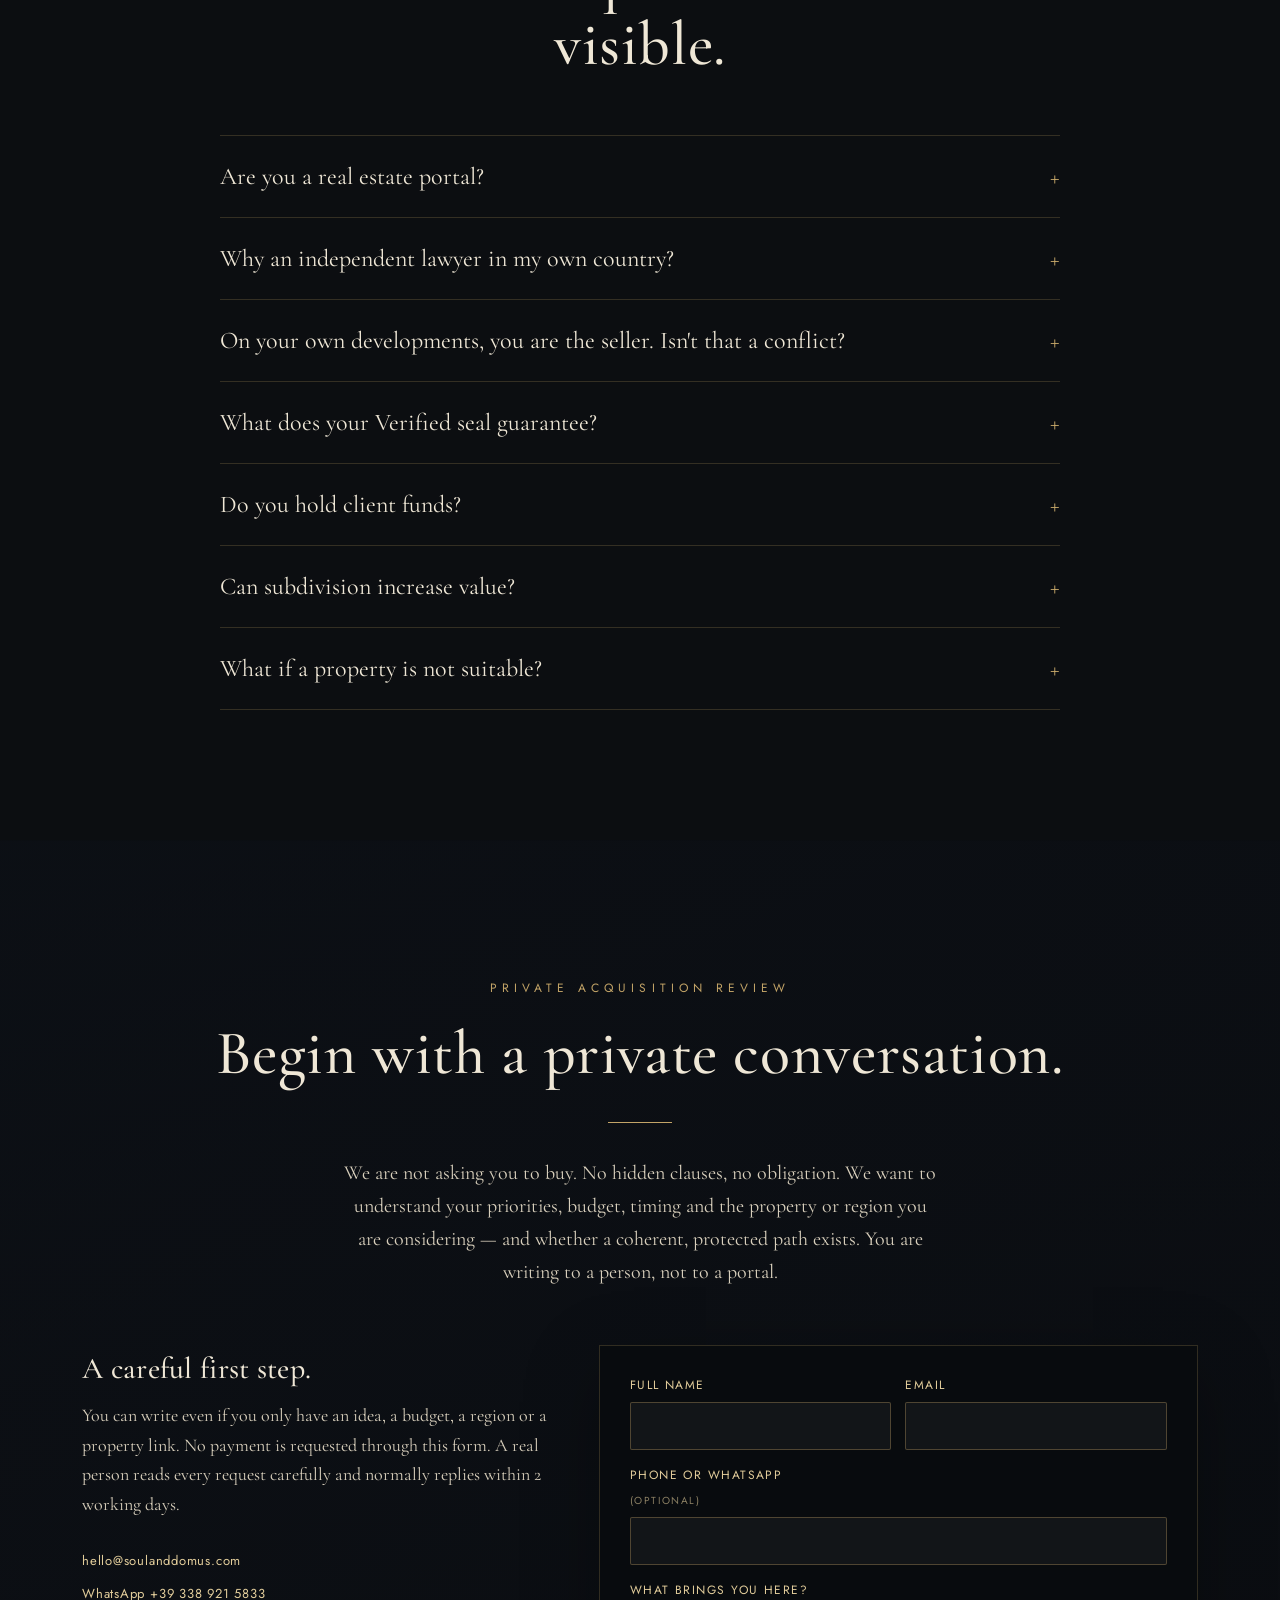
==== commit 2004fb9a: "Fix mobile UX: CTA above fold, compact cookie banner, chat button always visible - Move CTA buttons " ====
--- a/index.html
+++ b/index.html
@@ -1,9 +1,23 @@
-<!DOCTYPE html>
+﻿<!DOCTYPE html>
 <html lang="en">
 <head>
 <meta charset="UTF-8">
 <meta name="viewport" content="width=device-width, initial-scale=1.0">
 <title>Soul & Domus — Protected Acquisition in Italy</title>
+<meta property="og:title" content="Soul &amp; Domus — Protected Acquisition in Italy">
+<meta property="og:description" content="80% of Italian properties have a legal irregularity. 1 in 3 foreign buyers gives up. Soul &amp; Domus checks everything before you commit.">
+<meta property="og:image" content="https://www.soulanddomus.com/assets/social-preview.jpg">
+<meta property="og:url" content="https://www.soulanddomus.com/">
+<meta property="og:type" content="website">
+<meta name="twitter:card" content="summary_large_image">
+<meta name="twitter:image" content="https://www.soulanddomus.com/assets/social-preview.jpg">
+<script defer src="/_vercel/insights/script.js"></script>
+<style>
+.seal-chat{position:fixed;bottom:24px;right:24px;z-index:10001;background:#0c0e11;border:1px solid rgba(195,164,103,0.3);color:var(--cream,#efe7d6);border-radius:12px;padding:10px 14px;font-size:11px;font-family:"Jost",system-ui,sans-serif;font-weight:500;text-decoration:none;display:flex;flex-direction:column;align-items:center;gap:6px;max-width:86px;text-align:center;line-height:1.3;box-shadow:0 4px 20px rgba(0,0,0,0.5);transition:transform .2s,box-shadow .2s,bottom .3s;letter-spacing:.02em}
+.seal-chat:hover{transform:translateY(-2px);box-shadow:0 6px 28px rgba(0,0,0,0.65)}
+.seal-chat img{width:44px;height:44px;border-radius:50%;object-fit:contain;flex-shrink:0}
+.cookie-visible .seal-chat{bottom:185px}
+</style>
 <meta name="description" content="Soul & Domus coordinates a protected buyer-side acquisition path for international clients seeking real homes in Italy.">
 <link rel="icon" href="favicon.ico">
 <link rel="manifest" href="site.webmanifest">
@@ -225,7 +239,7 @@
   .cookie-banner a{color:var(--gold-bright);text-decoration:underline}
   .cookie-banner-actions{display:flex;gap:10px;flex:none}
   @media(max-width:880px){.private-review-grid{grid-template-columns:1fr}.client-form{padding:22px}}
-  @media(max-width:620px){.form-row{grid-template-columns:1fr}.cookie-banner{display:block;left:12px;right:12px;bottom:12px}.cookie-banner-actions{margin-top:14px}.cookie-banner .btn{flex:1}}
+  @media(max-width:620px){.form-row{grid-template-columns:1fr}.cookie-banner{display:block;left:10px;right:10px;bottom:10px;padding:12px 14px}.cookie-banner strong{font-size:13px;margin-bottom:2px}.cookie-banner p{font-size:11px;line-height:1.4}.cookie-banner-actions{margin-top:8px;display:flex;gap:8px}.cookie-banner .btn{flex:1;padding:8px 10px;font-size:11px}}
 
   footer{background:var(--ink);border-top:1px solid var(--line);padding:60px 0 80px}
   footer .wrap{display:flex;flex-direction:column;gap:26px}
@@ -255,14 +269,19 @@
   <div class="wrap">
     <img class="seal reveal" src="[data-uri]" alt="Soul &amp; Domus seal">
     <span class="eyebrow reveal d1">Protected Mediterranean Acquisition House</span>
-    <h1 class="reveal d1">Protected<br>Acquisition in Italy.</h1>
-    <div class="sub reveal d2">Verified in your own country.</div>
-    <p class="reveal d3">We begin with the person, not the property. Not a portal. Not shares. We coordinate a buyer-side path so you understand what is clear, what is missing and what still needs confirmation — before you commit a single euro.</p>
-    <div class="cta-row reveal d4">
+    <h1 class="reveal d1">You found a property in Italy.<br><em>Now the real work begins.</em></h1>
+    <div class="sub reveal d2">Checked. Verified. Protected — before you commit.</div>
+    <div class="cta-row reveal d3">
       <a href="#contact" class="btn solid">Request a private review</a>
       <a href="#contact" class="btn">I already found a property</a>
     </div>
-    <p class="reveal d4" style="margin-top:32px;font-family:var(--sans);font-size:12px;letter-spacing:.24em;text-transform:uppercase;color:var(--gold)">Sicily &nbsp;·&nbsp; Tuscany &nbsp;·&nbsp; Puglia &nbsp;·&nbsp; Milano &nbsp;·&nbsp; Como Lake</p>
+    <p class="reveal d4">80% of Italian properties have at least one legal irregularity. 1 in 3 foreign buyers gives up — not because of Italy, but because of what nobody told them. Soul &amp; Domus is the only buyer-side method that checks everything before you commit.</p>
+    <div class="reveal d4" style="margin-top:32px;display:flex;flex-wrap:wrap;gap:10px 20px;font-family:var(--sans);font-size:12px;letter-spacing:.16em;text-transform:uppercase;color:var(--gold)">
+        <span>🇬🇧 67% UK buyers</span>
+        <span>🇺🇸 19% US buyers</span>
+        <span>🇦🇪 UAE &amp; Europe</span>
+        <span>100% buyer-side. Never seller-side.</span>
+      </div>
   </div>
   <div class="tagline reveal d4"><div class="wrap">Not a portal &nbsp;·&nbsp; Not shares &nbsp;·&nbsp; Not fractional ownership &nbsp;·&nbsp; A real, private home in Italy</div></div>
 </section>
@@ -556,59 +575,39 @@
           <label>Full name<input name="name" type="text" autocomplete="name" required></label>
           <label>Email<input name="email" type="email" autocomplete="email" required></label>
         </div>
-        <div class="form-row">
-          <label>Country<input name="country" type="text" autocomplete="country-name"></label>
-          <label>Phone or WhatsApp<input name="phone" type="tel" autocomplete="tel"></label>
-        </div>
-        <label>What do you need?
+        <label>Phone or WhatsApp <span style="opacity:.6;font-size:.85em">(optional)</span>
+          <input name="phone" type="tel" autocomplete="tel">
+        </label>
+        <label>What brings you here?
           <select name="need" required>
             <option value="">Choose one</option>
             <option>I already found a property and want a review</option>
             <option>I want Soul &amp; Domus to find coherent opportunities</option>
-            <option>I am interested in raw/subdivision opportunities</option>
+            <option>I am interested in raw or subdivision opportunities</option>
             <option>I am a partner or investor</option>
           </select>
         </label>
-        <div class="form-row">
-          <label>Indicative budget
-            <select name="budget" required>
-              <option value="">Choose range</option>
-              <option>EUR 100,000 - 250,000</option>
-              <option>EUR 250,000 - 500,000</option>
-              <option>EUR 500,000 - 850,000</option>
-              <option>EUR 850,000 - 1,500,000</option>
-              <option>Above EUR 1,500,000</option>
-            </select>
-          </label>
-          <label>Family size
-            <select name="family">
-              <option value="">Choose one</option>
-              <option>1 person</option><option>2 people</option><option>3-4 people</option><option>5+ people</option><option>Family and guests</option>
-            </select>
-          </label>
-        </div>
-        <p class="budget-reassurance">Sharing an indicative budget creates no obligation. It is not a reservation, an offer, a mandate or a payment request.</p>
-        <label>Preferred region
-          <select name="region">
-            <option value="">Choose region</option><option>Sicily</option><option>Tuscany</option><option>Puglia</option><option>Milano</option><option>Como Lake</option><option>Other region</option>
+        <label>Indicative budget
+          <select name="budget" required>
+            <option value="">Choose range</option>
+            <option>EUR 100,000 - 250,000</option>
+            <option>EUR 250,000 - 500,000</option>
+            <option>EUR 500,000 - 850,000</option>
+            <option>EUR 850,000 - 1,500,000</option>
+            <option>Above EUR 1,500,000</option>
           </select>
         </label>
-        <div class="form-row">
-          <label>Decision timing
-            <select name="timing">
-              <option value="">Choose timing</option><option>Urgent</option><option>Within 1 month</option><option>Within 3 months</option><option>Within 6 months</option><option>Within 1 year</option><option>I am exploring calmly</option>
-            </select>
-          </label>
-          <label>Preferred size<input name="size" type="text" placeholder="Example: 80 sqm, 150 sqm, flexible"></label>
-        </div>
-        <label>Property link or expectations<textarea name="message" rows="6" placeholder="Tell us what you have found, what you are looking for and any concerns or renovation limits."></textarea></label>
+        <p class="budget-reassurance">Sharing an indicative budget creates no obligation. It is not a reservation, an offer, a mandate or a payment request.</p>
+        <label>Anything you want to add? <span style="opacity:.6;font-size:.85em">(optional)</span>
+          <textarea name="message" rows="3" placeholder="A property link, a region, a concern — anything helps. We will ask for more details privately."></textarea>
+        </label>
         <label class="consent"><input name="privacy" type="checkbox" required><span>I agree to be contacted about my request. I understand this form creates no professional mandate and provides no legal, tax, technical or financial advice.</span></label>
         <div class="form-actions">
-          <button type="submit" class="btn solid">Send private request</button>
+          <button type="submit" class="btn solid">Begin private conversation</button>
           <a class="btn" href="https://wa.me/393389215833">Write on WhatsApp</a>
         </div>
         <p class="form-status" id="formStatus" role="status" aria-live="polite"></p>
-        <p class="form-note">Your request is sent directly to Soul &amp; Domus. No client account is created through this public form.</p>
+        <p class="form-note">At this stage, we are not asking you to buy anything. A real person reads every request and responds within 2 working days.</p>
       </form>
     </div>
     <p class="quote reveal d3">“The happiness of your life depends upon the quality of your thoughts.” — Marcus Aurelius</p>
@@ -652,5 +651,10 @@
   }
 </script>
 <script src="script.js"></script>
+<!-- Sigillo Chat fisso -->
+<a class="seal-chat" href="https://wa.me/393389215833?text=Hello%2C%20I%20found%20you%20on%20Soul%20%26%20Domus.%20I%20would%20like%20to%20ask%20a%20private%20question." target="_blank" rel="noopener" aria-label="Chat with Soul &amp; Domus">
+  <img src="assets/soul-domus-wax-seal.png" width="44" height="44" alt="Soul &amp; Domus seal">
+  <span>Sorry, no bot here. A real person always answers.</span>
+</a>
 </body>
 </html>
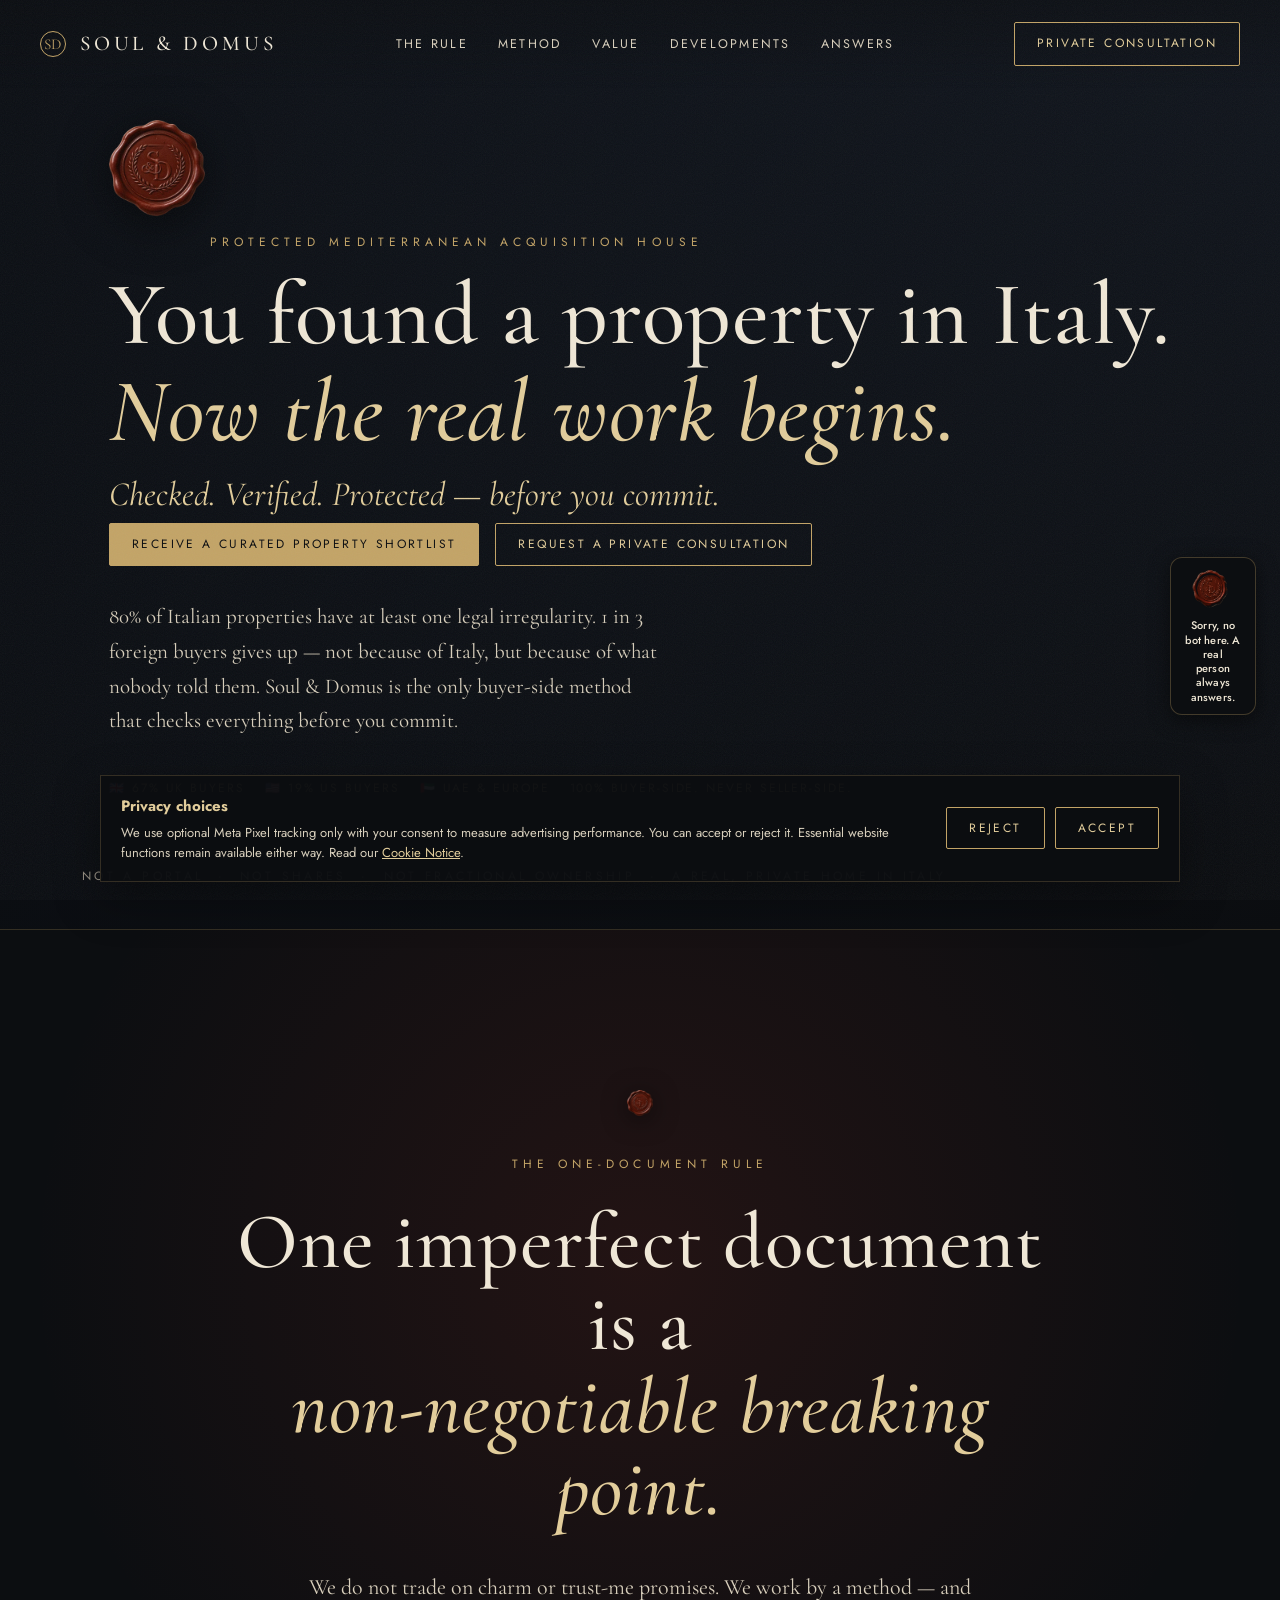
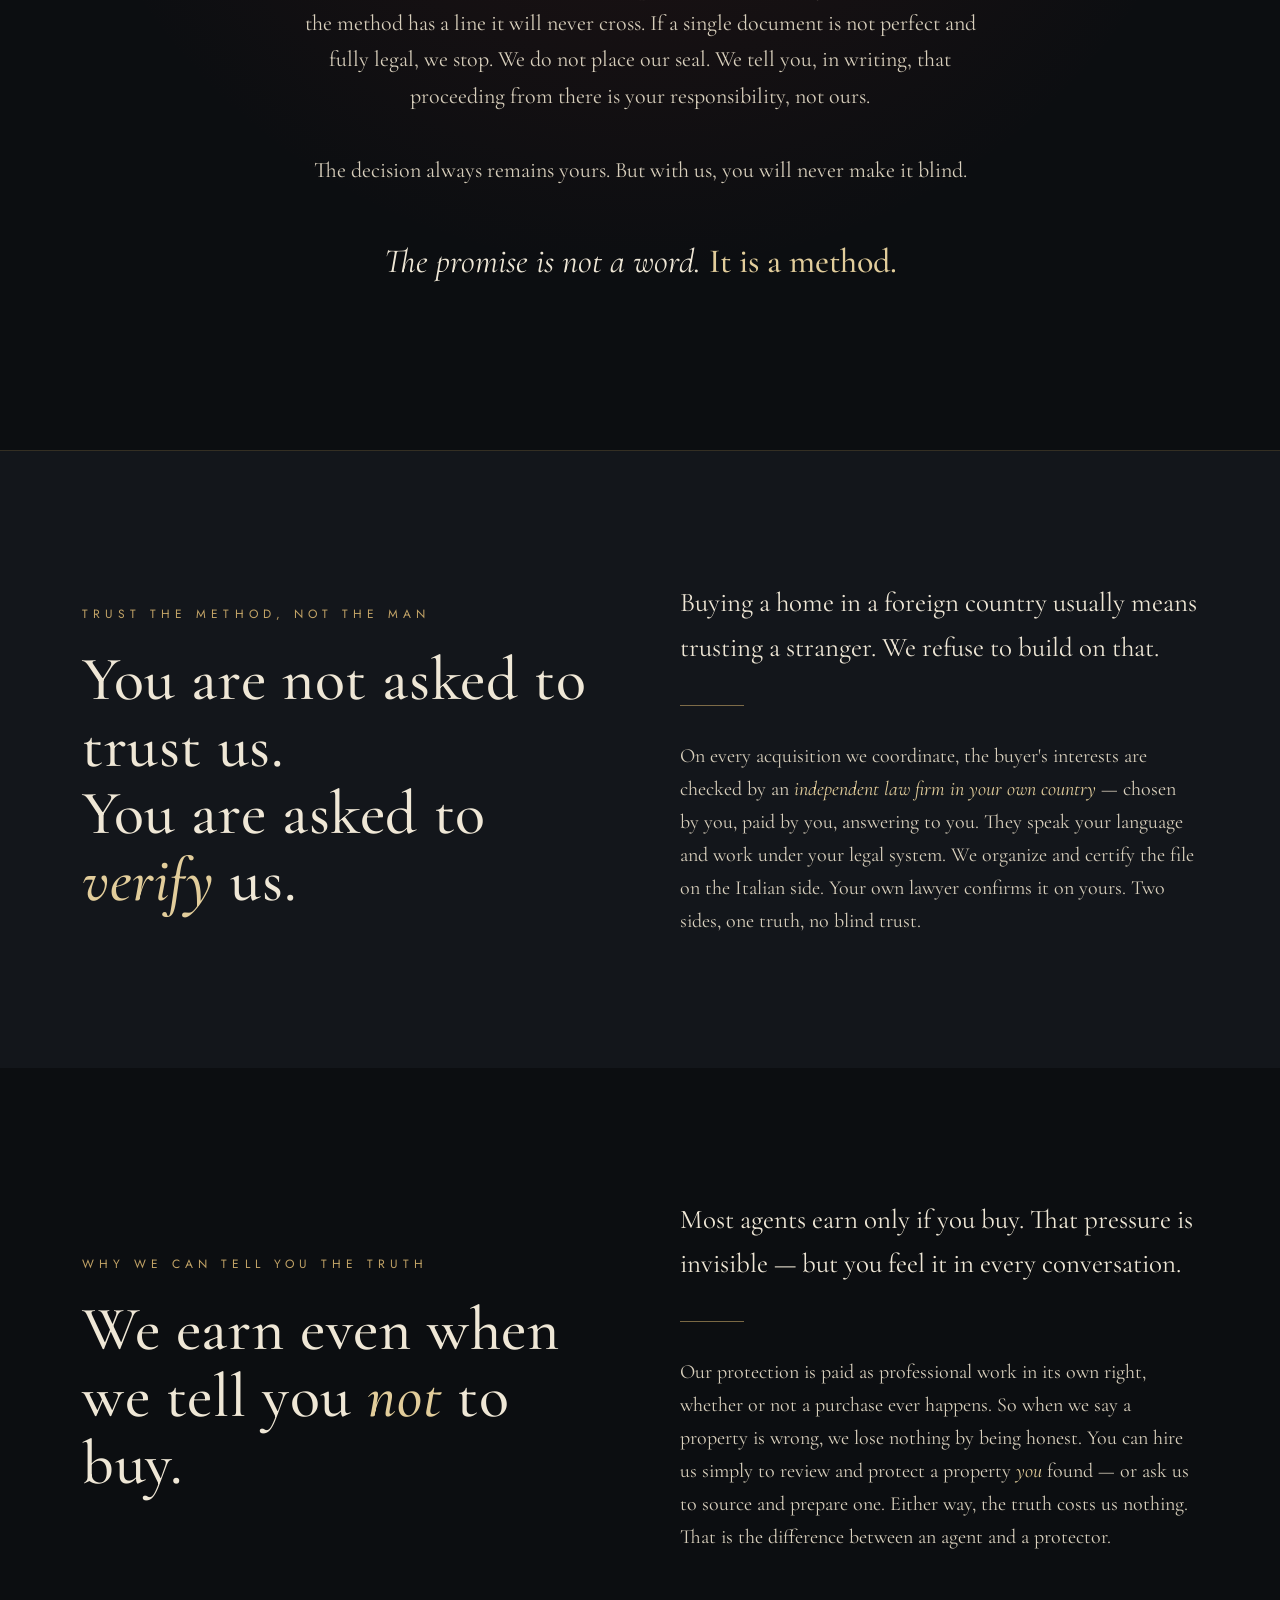
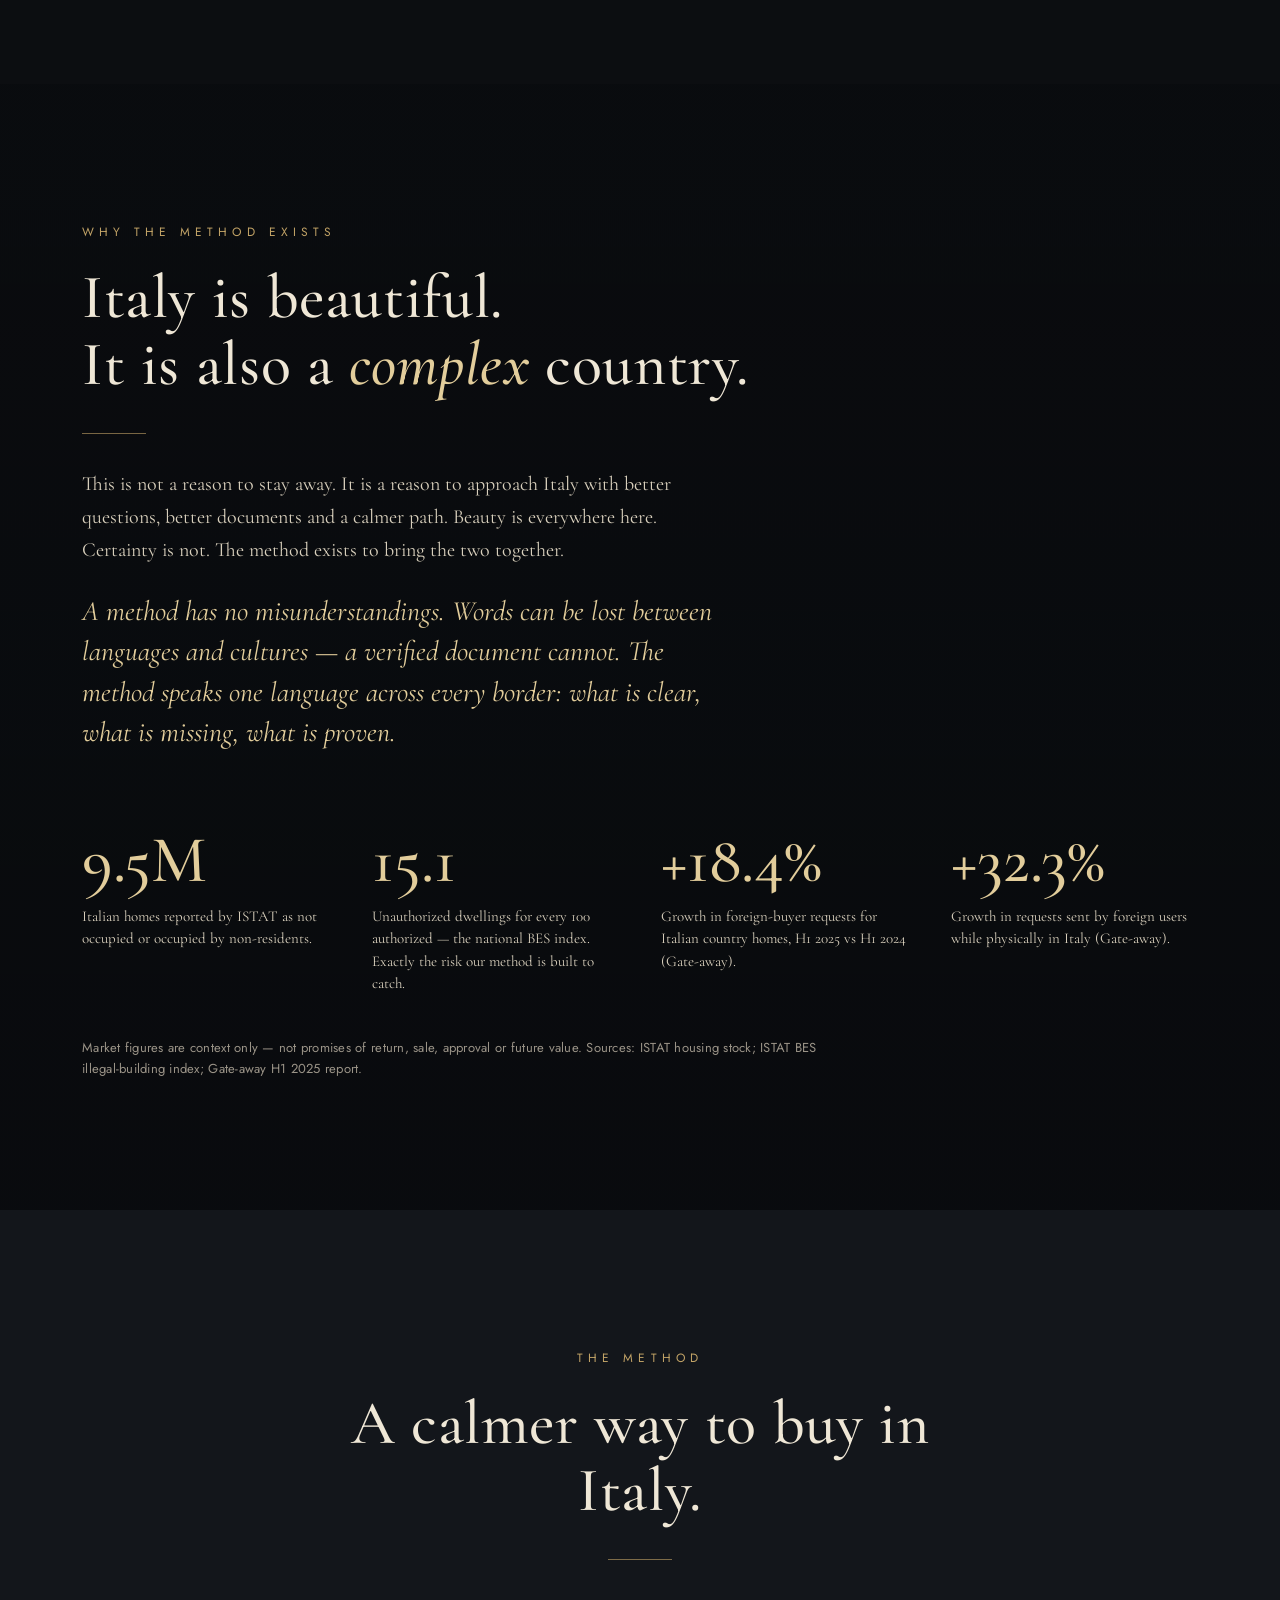
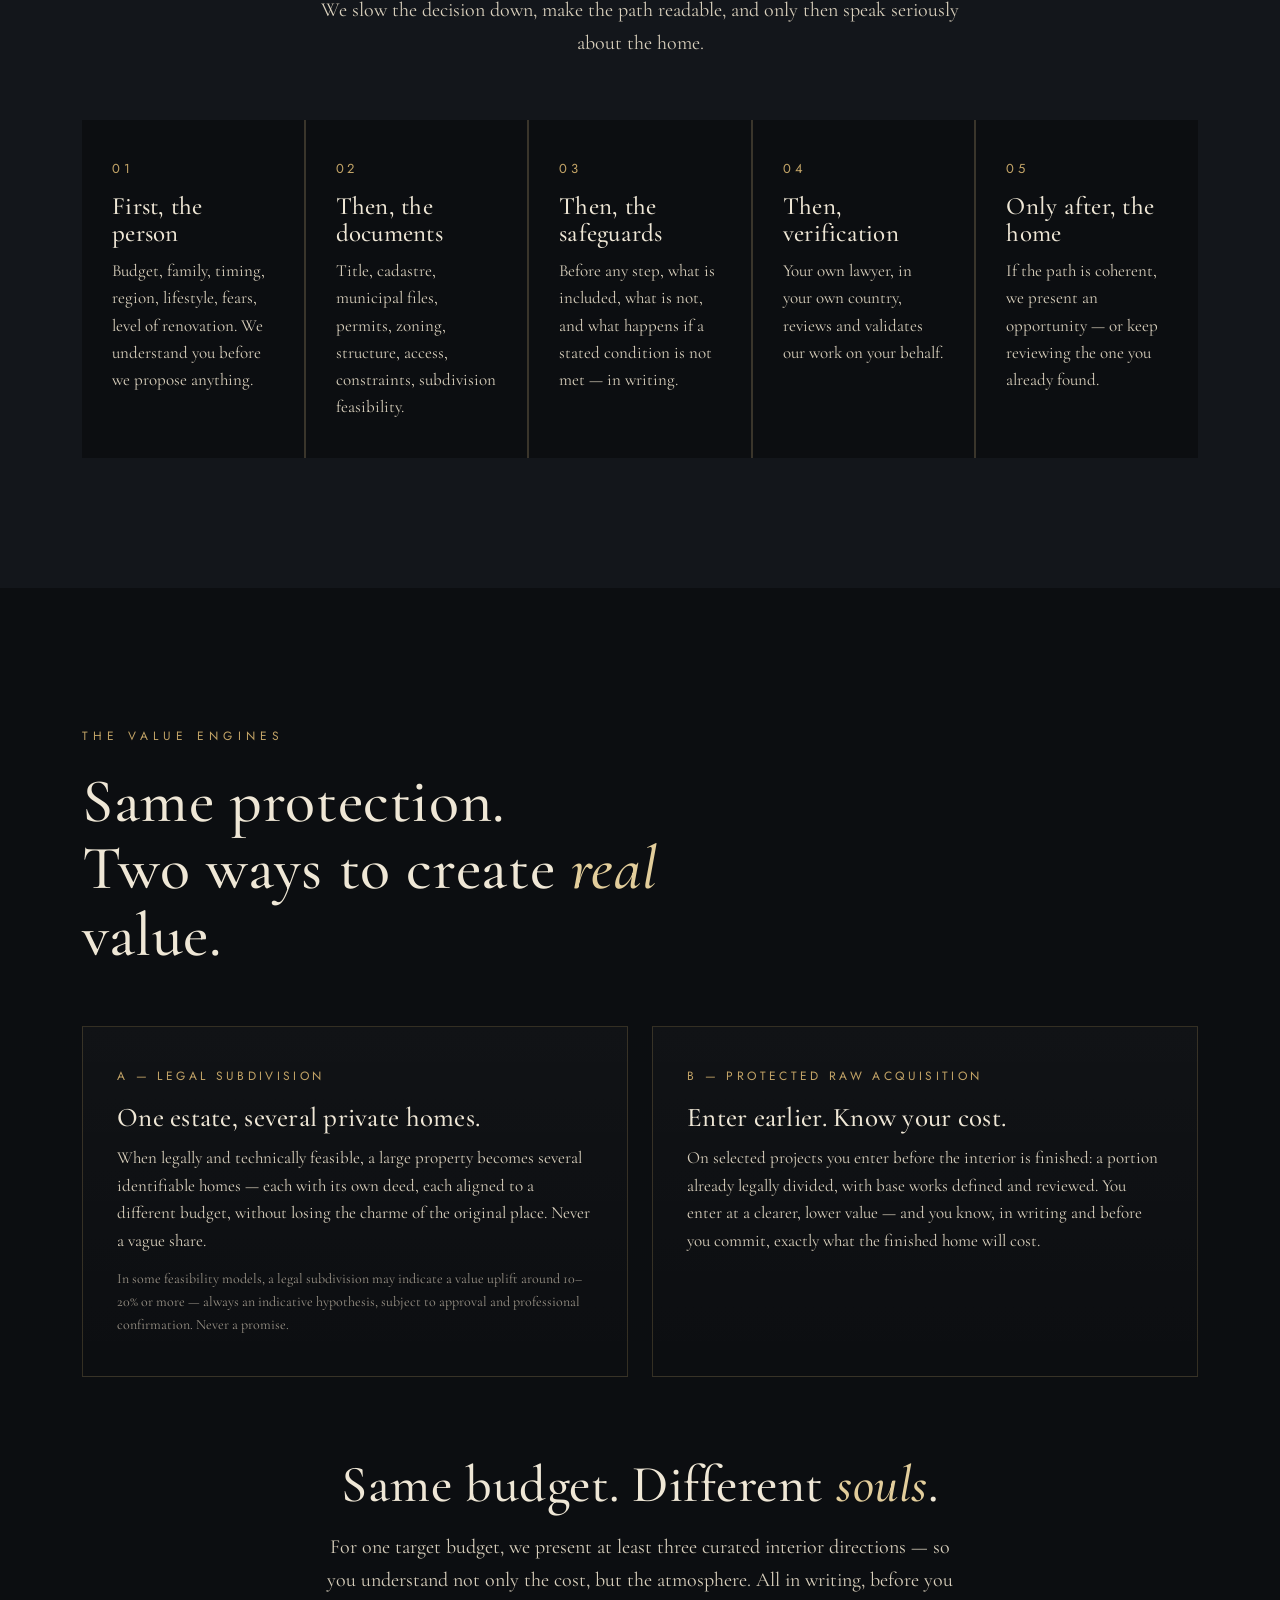
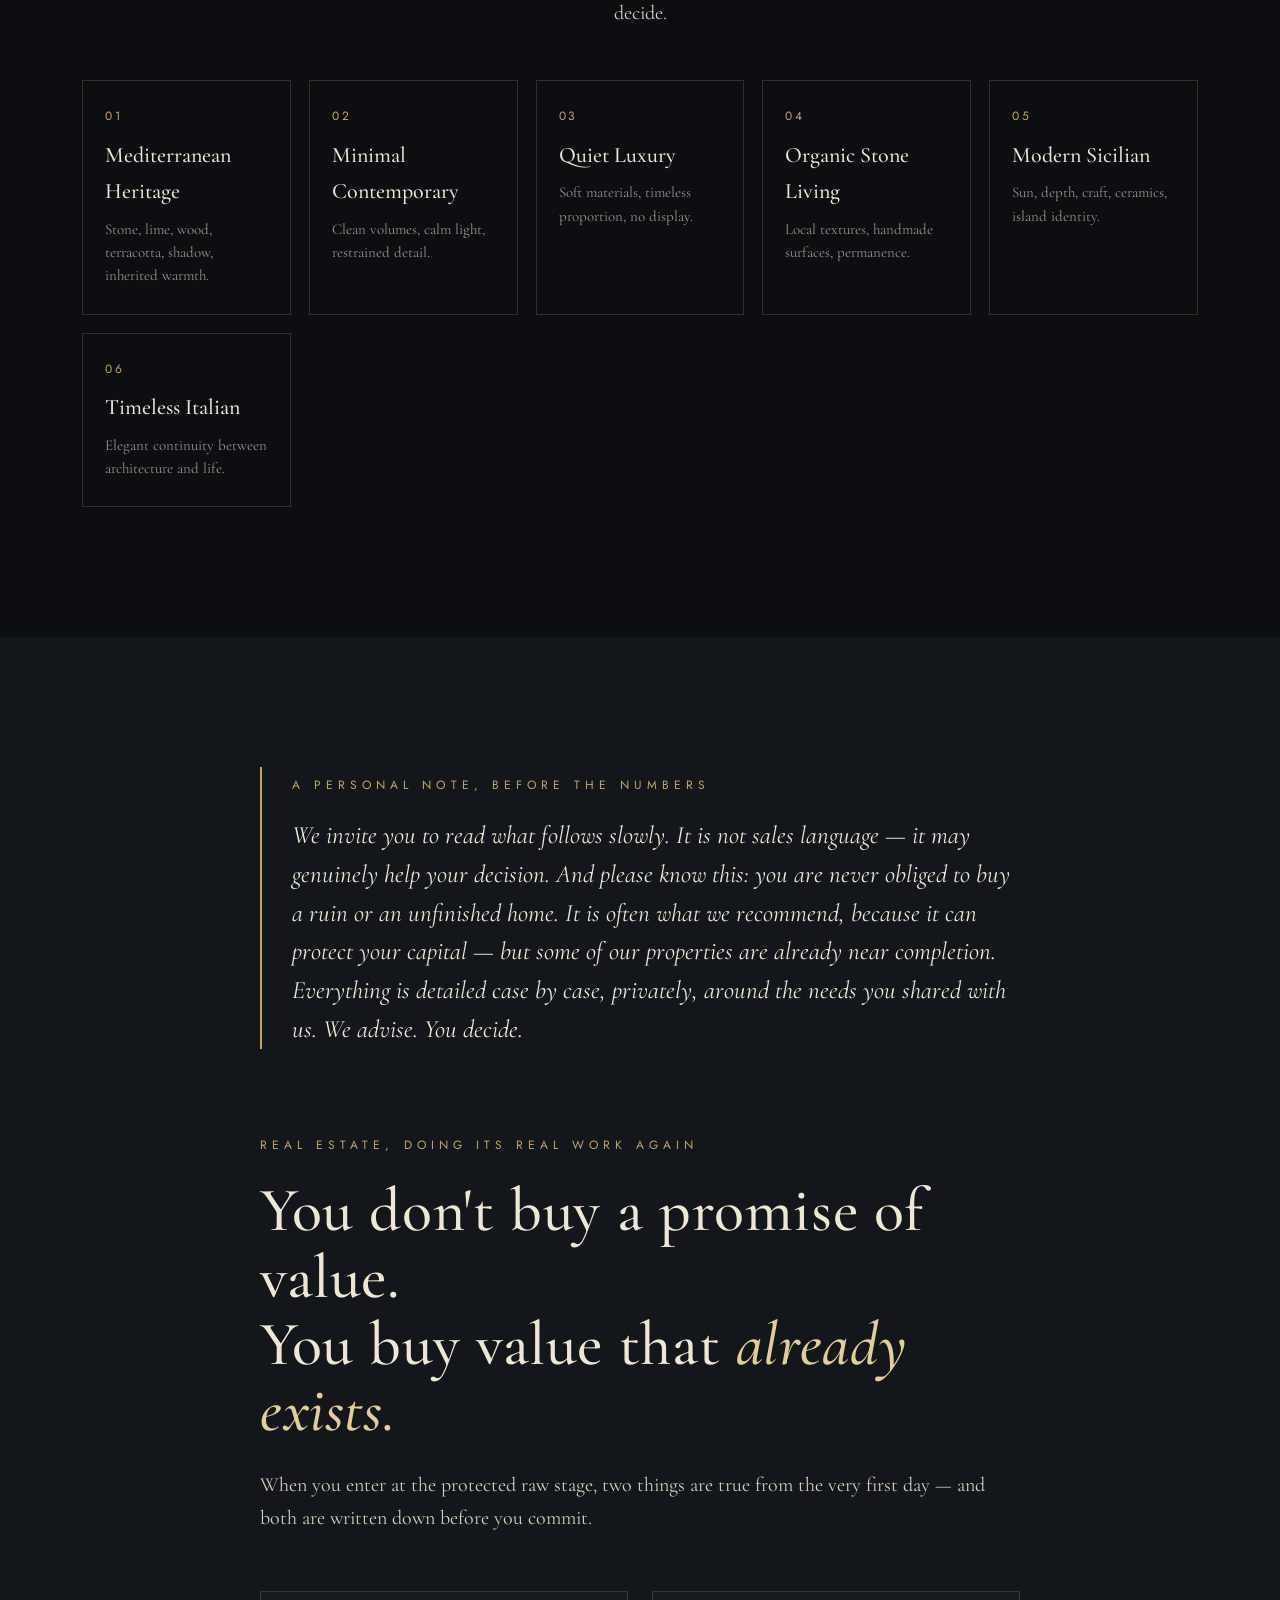
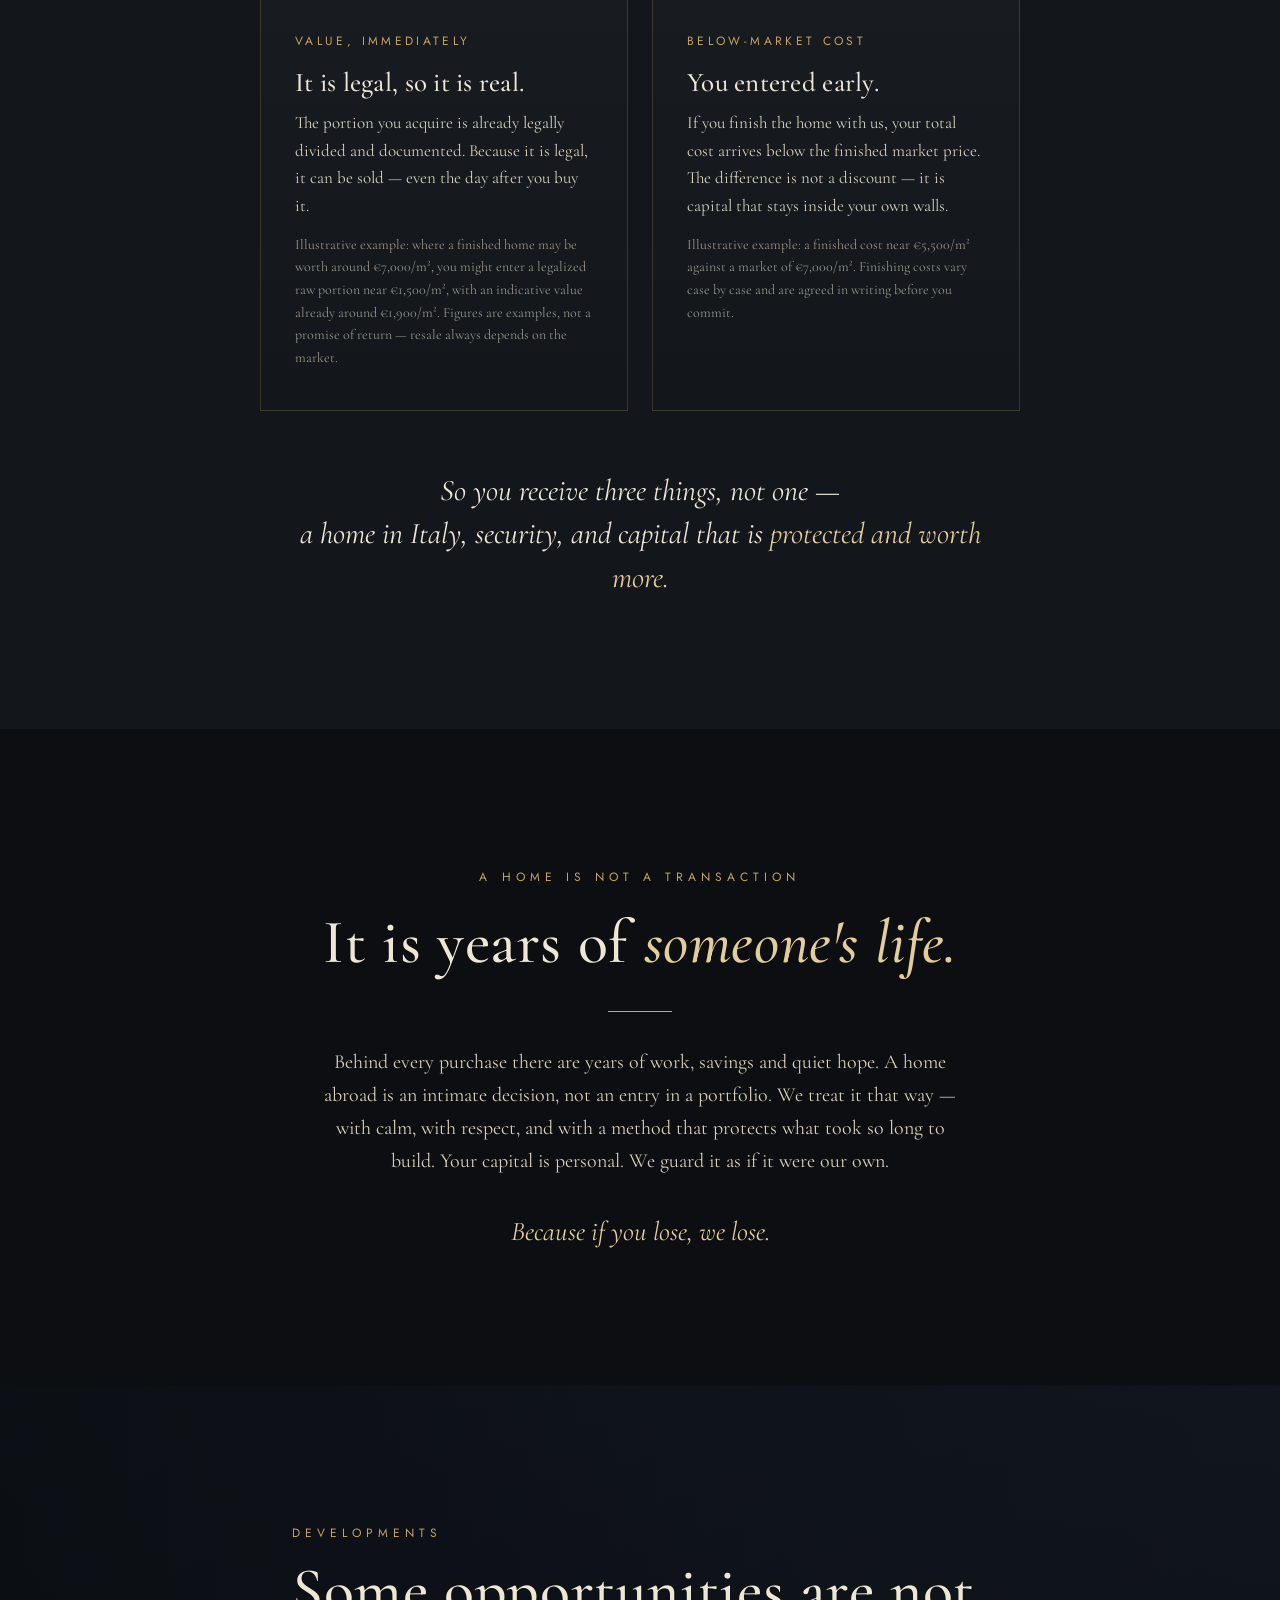
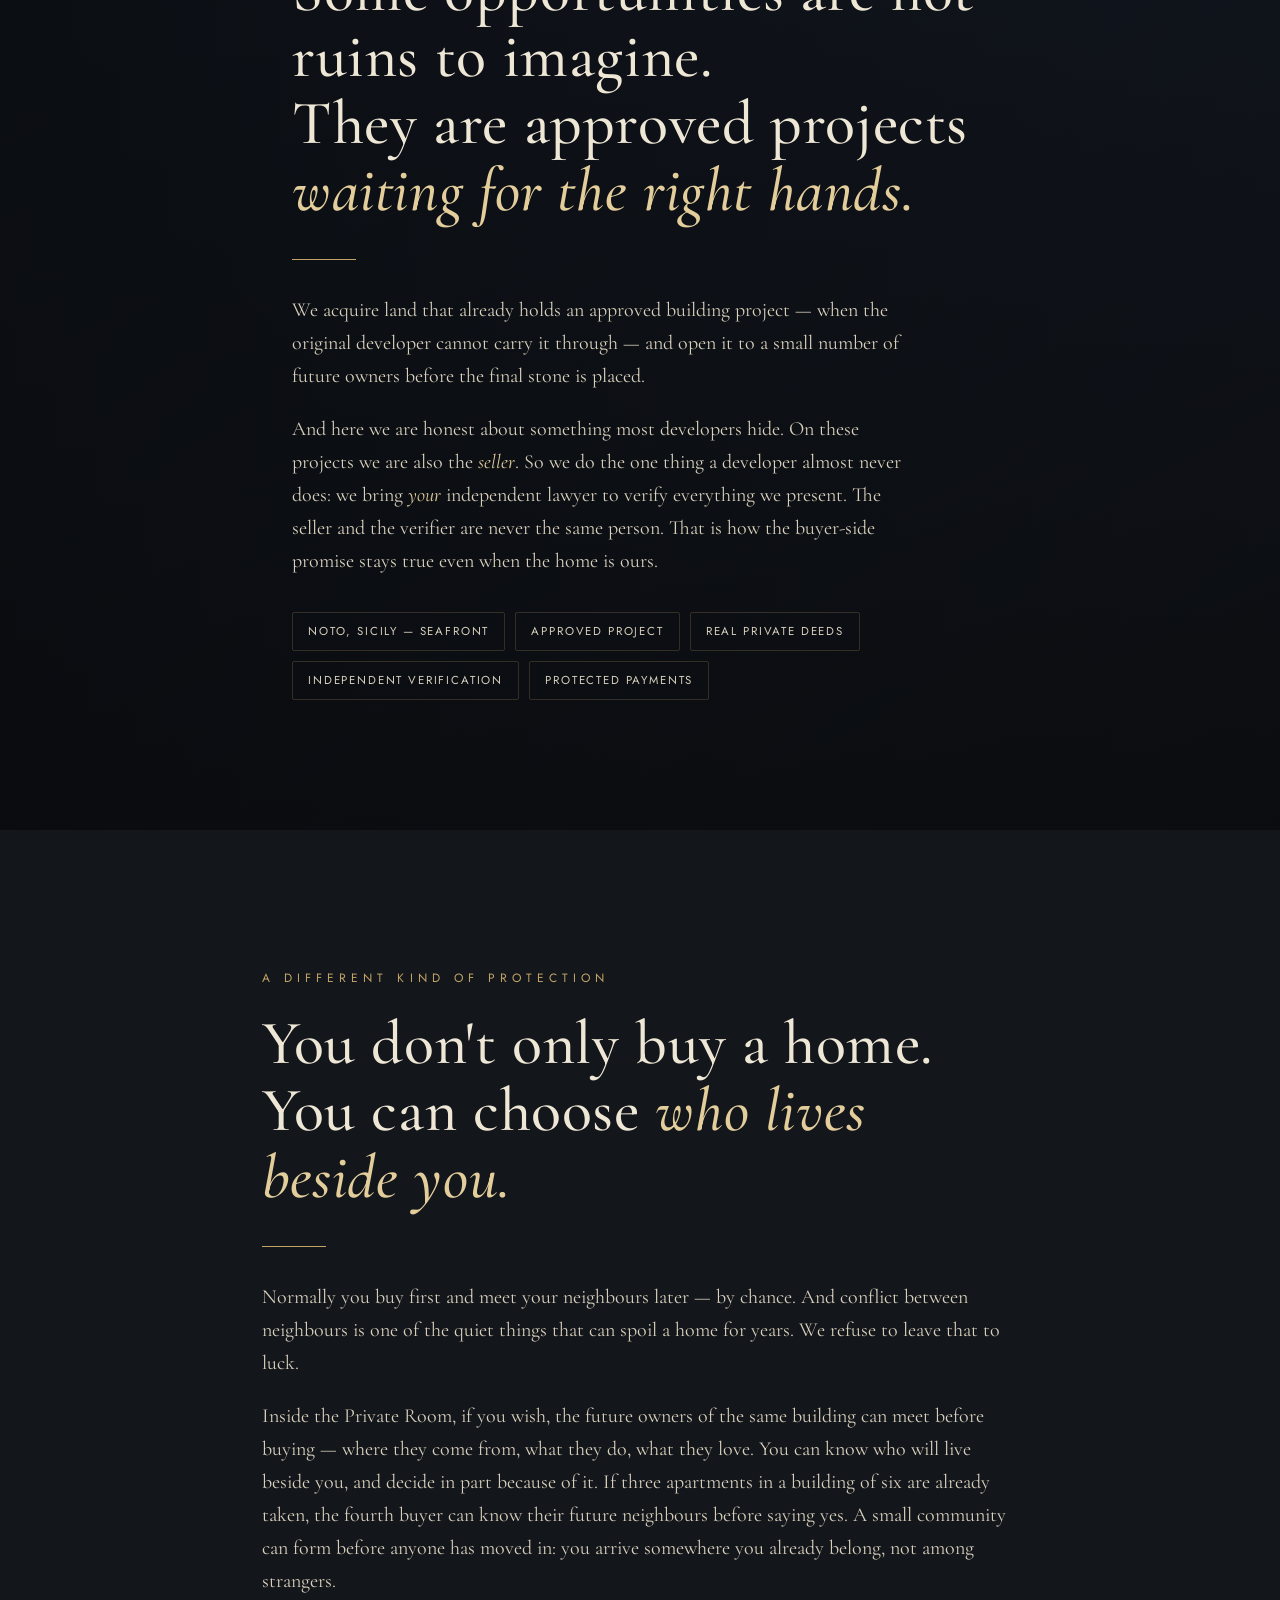
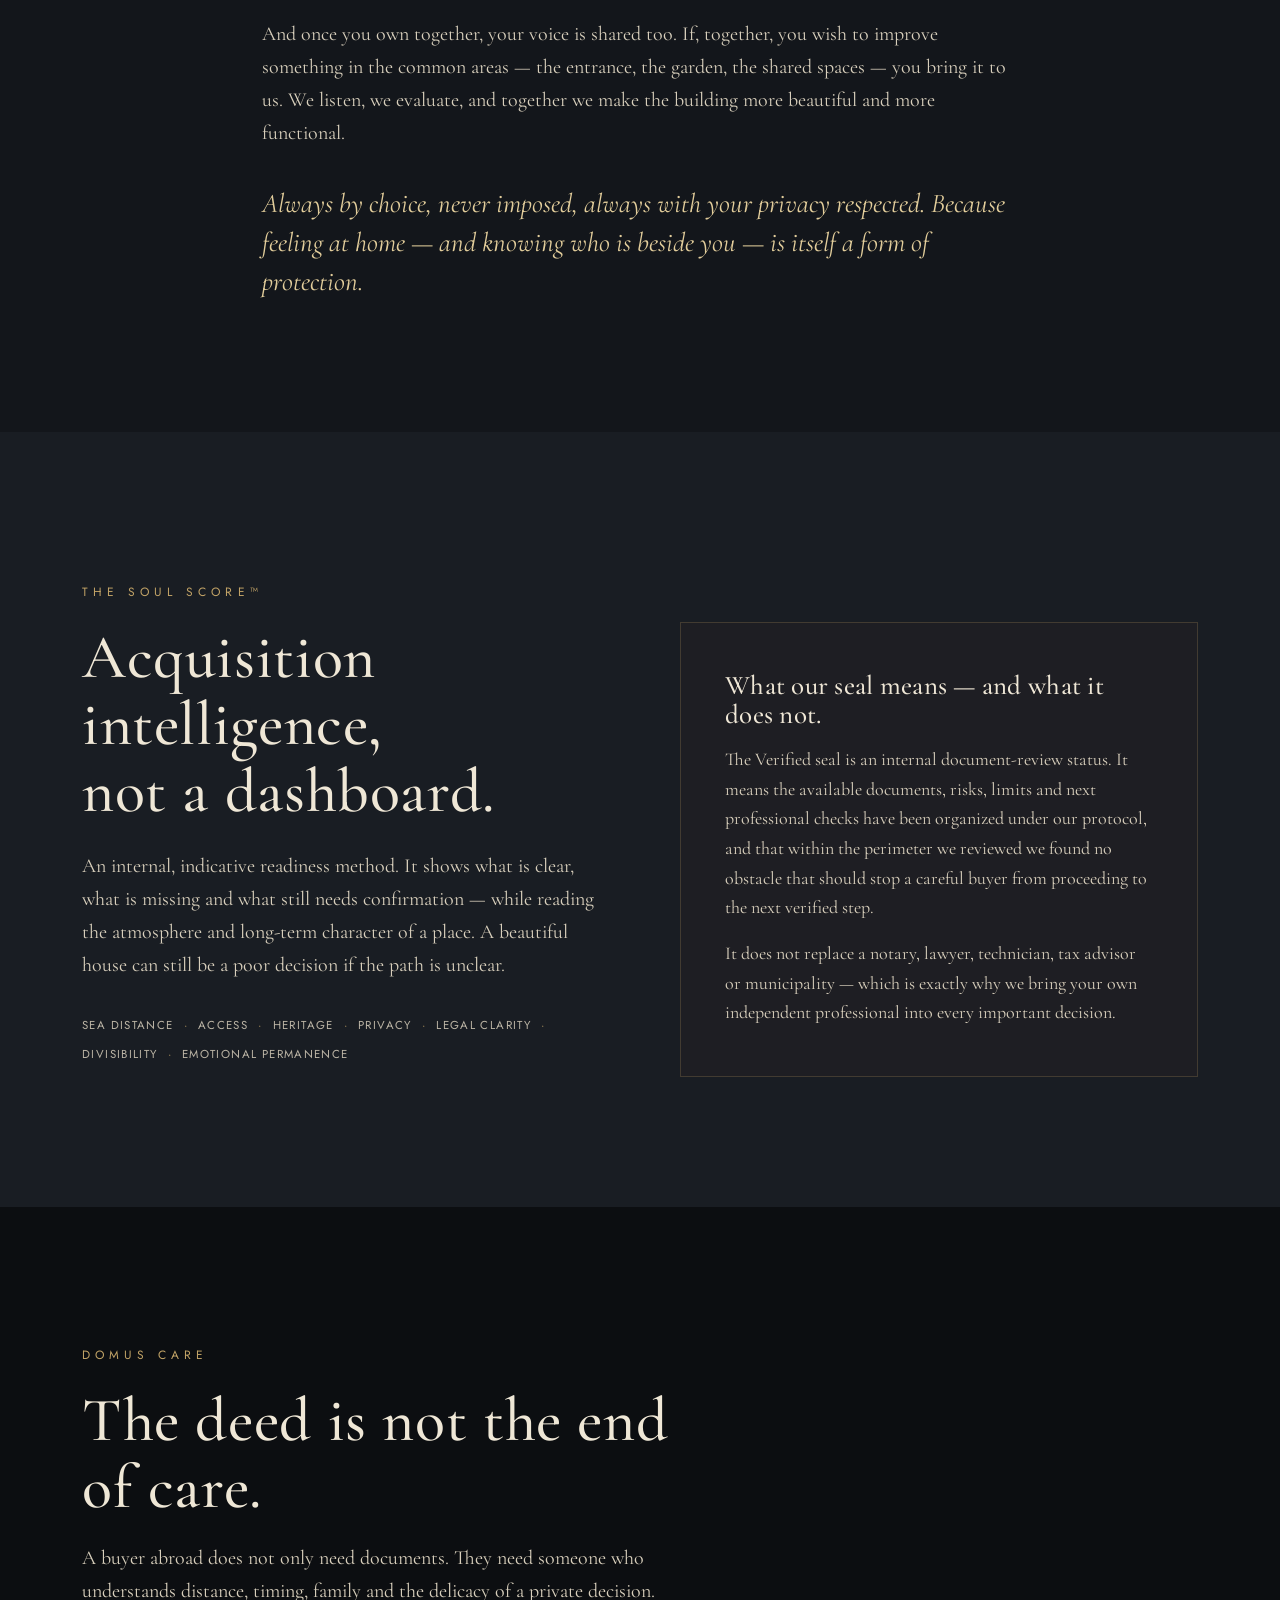
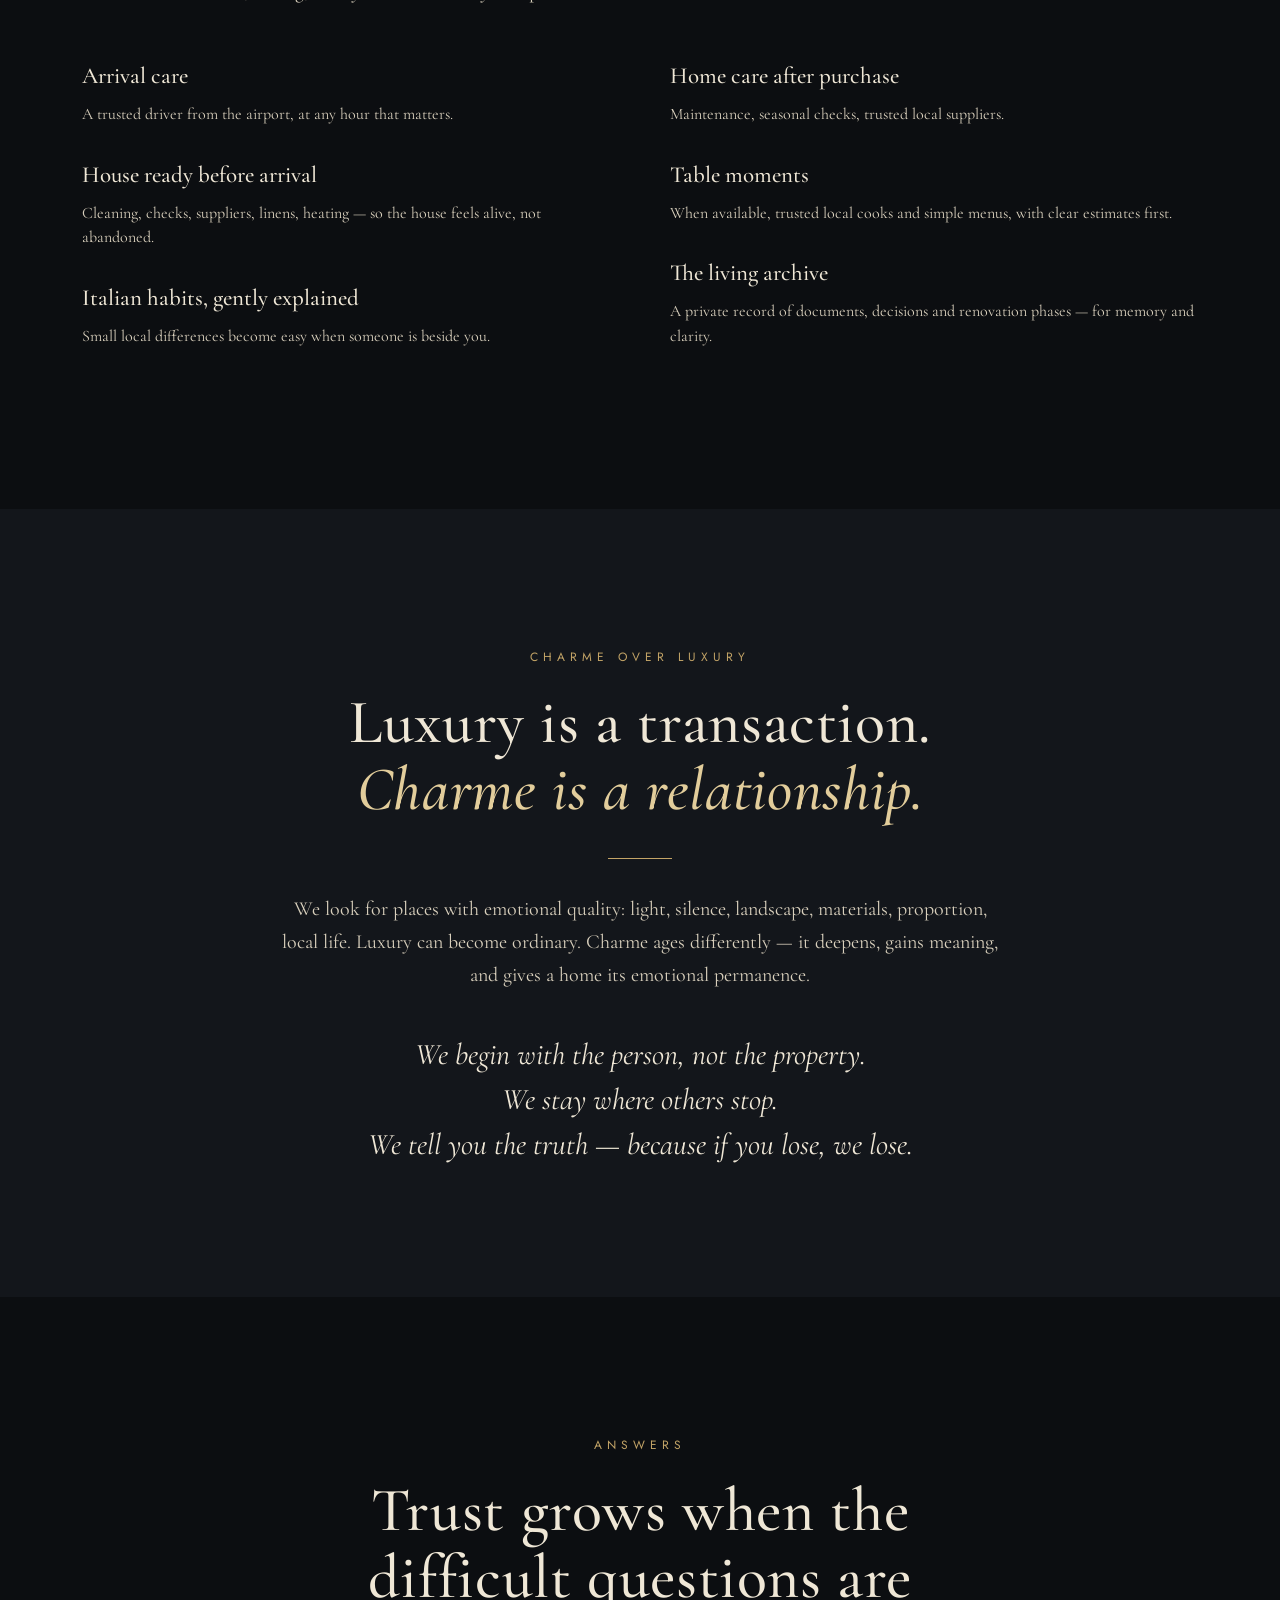
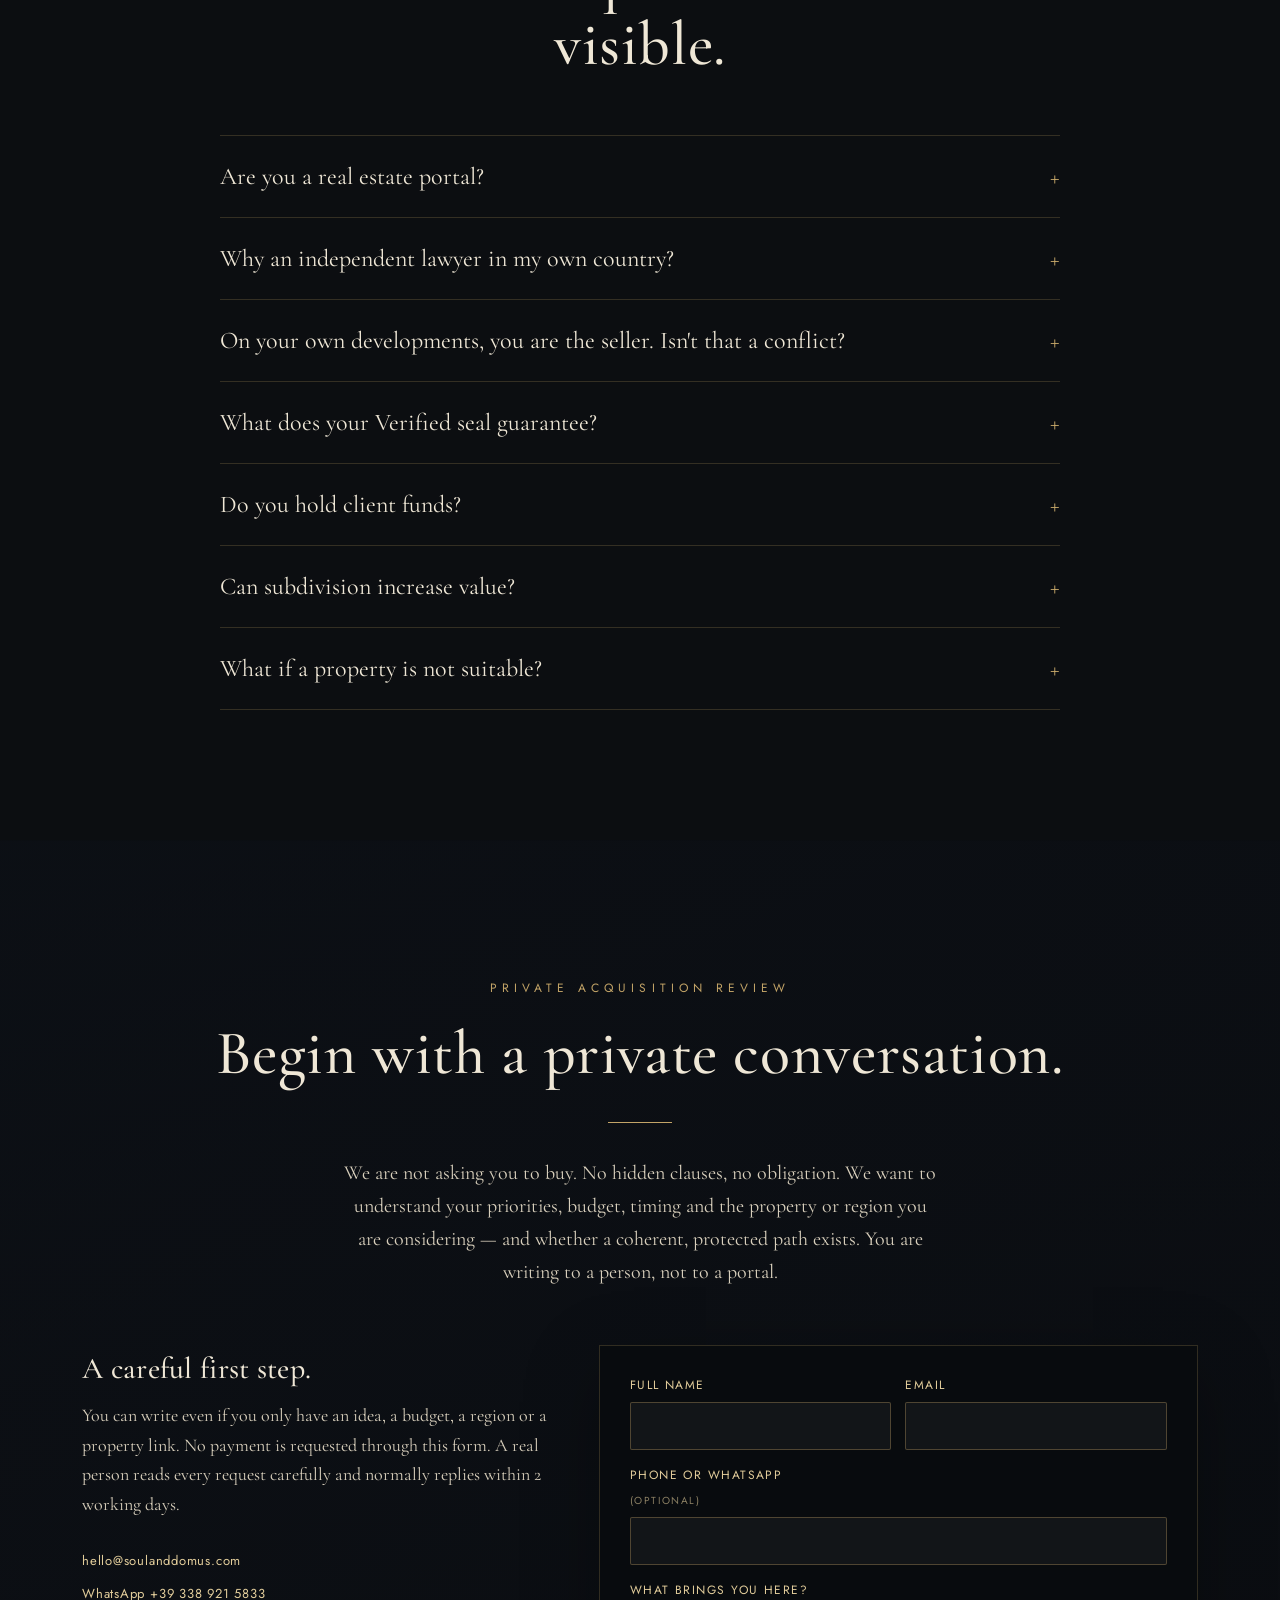
==== commit a900ed2e: "feat: CTA luxury + Meta Pixel + custom tracking events - CTA hero: 'Receive a Curated Property Short" ====
--- a/index.html
+++ b/index.html
@@ -11,6 +11,26 @@
 <meta property="og:type" content="website">
 <meta name="twitter:card" content="summary_large_image">
 <meta name="twitter:image" content="https://www.soulanddomus.com/assets/social-preview.jpg">
+<!-- Meta Pixel Code -->
+<script>
+!function(f,b,e,v,n,t,s)
+{if(f.fbq)return;n=f.fbq=function(){n.callMethod?
+n.callMethod.apply(n,arguments):n.queue.push(arguments)};
+if(!f._fbq)f._fbq=n;n.push=n;n.loaded=!0;n.version='2.0';
+n.queue=[];t=b.createElement(e);t.async=!0;
+t.src=v;s=b.getElementsByTagName(e)[0];
+s.parentNode.insertBefore(t,s)}(window, document,'script',
+'https://connect.facebook.net/en_US/fbevents.js');
+fbq('init', '1155034444354280');
+fbq('track', 'PageView');
+</script>
+<noscript><img height="1" width="1" style="display:none"
+src="https://www.facebook.com/tr?id=1155034444354280&ev=PageView&noscript=1"
+/></noscript>
+<!-- End Meta Pixel Code -->
+<script>
+window.va = window.va || function () { (window.vaq = window.vaq || []).push(arguments); };
+</script>
 <script defer src="/_vercel/insights/script.js"></script>
 <style>
 .seal-chat{position:fixed;bottom:24px;right:24px;z-index:10001;background:#0c0e11;border:1px solid rgba(195,164,103,0.3);color:var(--cream,#efe7d6);border-radius:12px;padding:10px 14px;font-size:11px;font-family:"Jost",system-ui,sans-serif;font-weight:500;text-decoration:none;display:flex;flex-direction:column;align-items:center;gap:6px;max-width:86px;text-align:center;line-height:1.3;box-shadow:0 4px 20px rgba(0,0,0,0.5);transition:transform .2s,box-shadow .2s,bottom .3s;letter-spacing:.02em}
@@ -260,7 +280,7 @@
     <a href="#noto">Developments</a>
     <a href="#faq">Answers</a>
   </nav>
-  <a href="#contact" class="btn">Private Review</a>
+  <a href="#contact" class="btn" onclick="trackCTA('Nav – Private Consultation')">Private Consultation</a>
 </header>
 
 <!-- HERO -->
@@ -272,8 +292,8 @@
     <h1 class="reveal d1">You found a property in Italy.<br><em>Now the real work begins.</em></h1>
     <div class="sub reveal d2">Checked. Verified. Protected — before you commit.</div>
     <div class="cta-row reveal d3">
-      <a href="#contact" class="btn solid">Request a private review</a>
-      <a href="#contact" class="btn">I already found a property</a>
+      <a href="#contact" class="btn solid cta-primary" onclick="trackCTA('Receive a Curated Property Shortlist')">Receive a Curated Property Shortlist</a>
+      <a href="#contact" class="btn cta-secondary" onclick="trackCTA('Request a Private Consultation')">Request a Private Consultation</a>
     </div>
     <p class="reveal d4">80% of Italian properties have at least one legal irregularity. 1 in 3 foreign buyers gives up — not because of Italy, but because of what nobody told them. Soul &amp; Domus is the only buyer-side method that checks everything before you commit.</p>
     <div class="reveal d4" style="margin-top:32px;display:flex;flex-wrap:wrap;gap:10px 20px;font-family:var(--sans);font-size:12px;letter-spacing:.16em;text-transform:uppercase;color:var(--gold)">
@@ -656,5 +676,64 @@
   <img src="assets/soul-domus-wax-seal.png" width="44" height="44" alt="Soul &amp; Domus seal">
   <span>Sorry, no bot here. A real person always answers.</span>
 </a>
+<script>
+/* =============================================
+   SOUL & DOMUS — Custom Tracking Events
+   Vercel Analytics + Meta Pixel (fbq)
+   ============================================= */
+
+function trackCTA(label) {
+  if (window.va) {
+    window.va('event', { name: 'cta_click', data: { label: label } });
+  }
+  if (window.fbq) {
+    fbq('track', 'Contact', { content_name: label });
+    fbq('trackCustom', 'CTAClick', { label: label });
+  }
+}
+
+document.addEventListener('DOMContentLoaded', function() {
+
+  document.querySelectorAll('a[href*="wa.me"], a[href*="whatsapp.com"], a[href*="whatsapp"]').forEach(function(el) {
+    el.addEventListener('click', function() {
+      if (window.va) { window.va('event', { name: 'whatsapp_click' }); }
+      if (window.fbq) {
+        fbq('track', 'Contact', { content_name: 'WhatsApp' });
+        fbq('trackCustom', 'WhatsAppClick');
+      }
+    });
+  });
+
+  document.querySelectorAll('a[href^="mailto:"]').forEach(function(el) {
+    el.addEventListener('click', function() {
+      var email = el.href.replace('mailto:', '');
+      if (window.va) { window.va('event', { name: 'email_click', data: { email: email } }); }
+      if (window.fbq) {
+        fbq('track', 'Contact', { content_name: 'Email' });
+        fbq('trackCustom', 'EmailClick');
+      }
+    });
+  });
+
+  document.querySelectorAll('form').forEach(function(form) {
+    form.addEventListener('submit', function() {
+      if (window.va) { window.va('event', { name: 'form_submit', data: { form_id: form.id || 'contact_form' } }); }
+      if (window.fbq) {
+        fbq('track', 'Lead');
+        fbq('trackCustom', 'FormSubmit', { form_id: form.id || 'contact_form' });
+      }
+    });
+  });
+
+  document.querySelectorAll('a[href="#contact"]').forEach(function(el) {
+    el.addEventListener('click', function() {
+      var label = el.textContent.trim();
+      if (window.va) { window.va('event', { name: 'cta_click', data: { label: label } }); }
+      if (window.fbq) { fbq('trackCustom', 'CTAClick', { label: label }); }
+    });
+  });
+
+});
+</script>
 </body>
 </html>
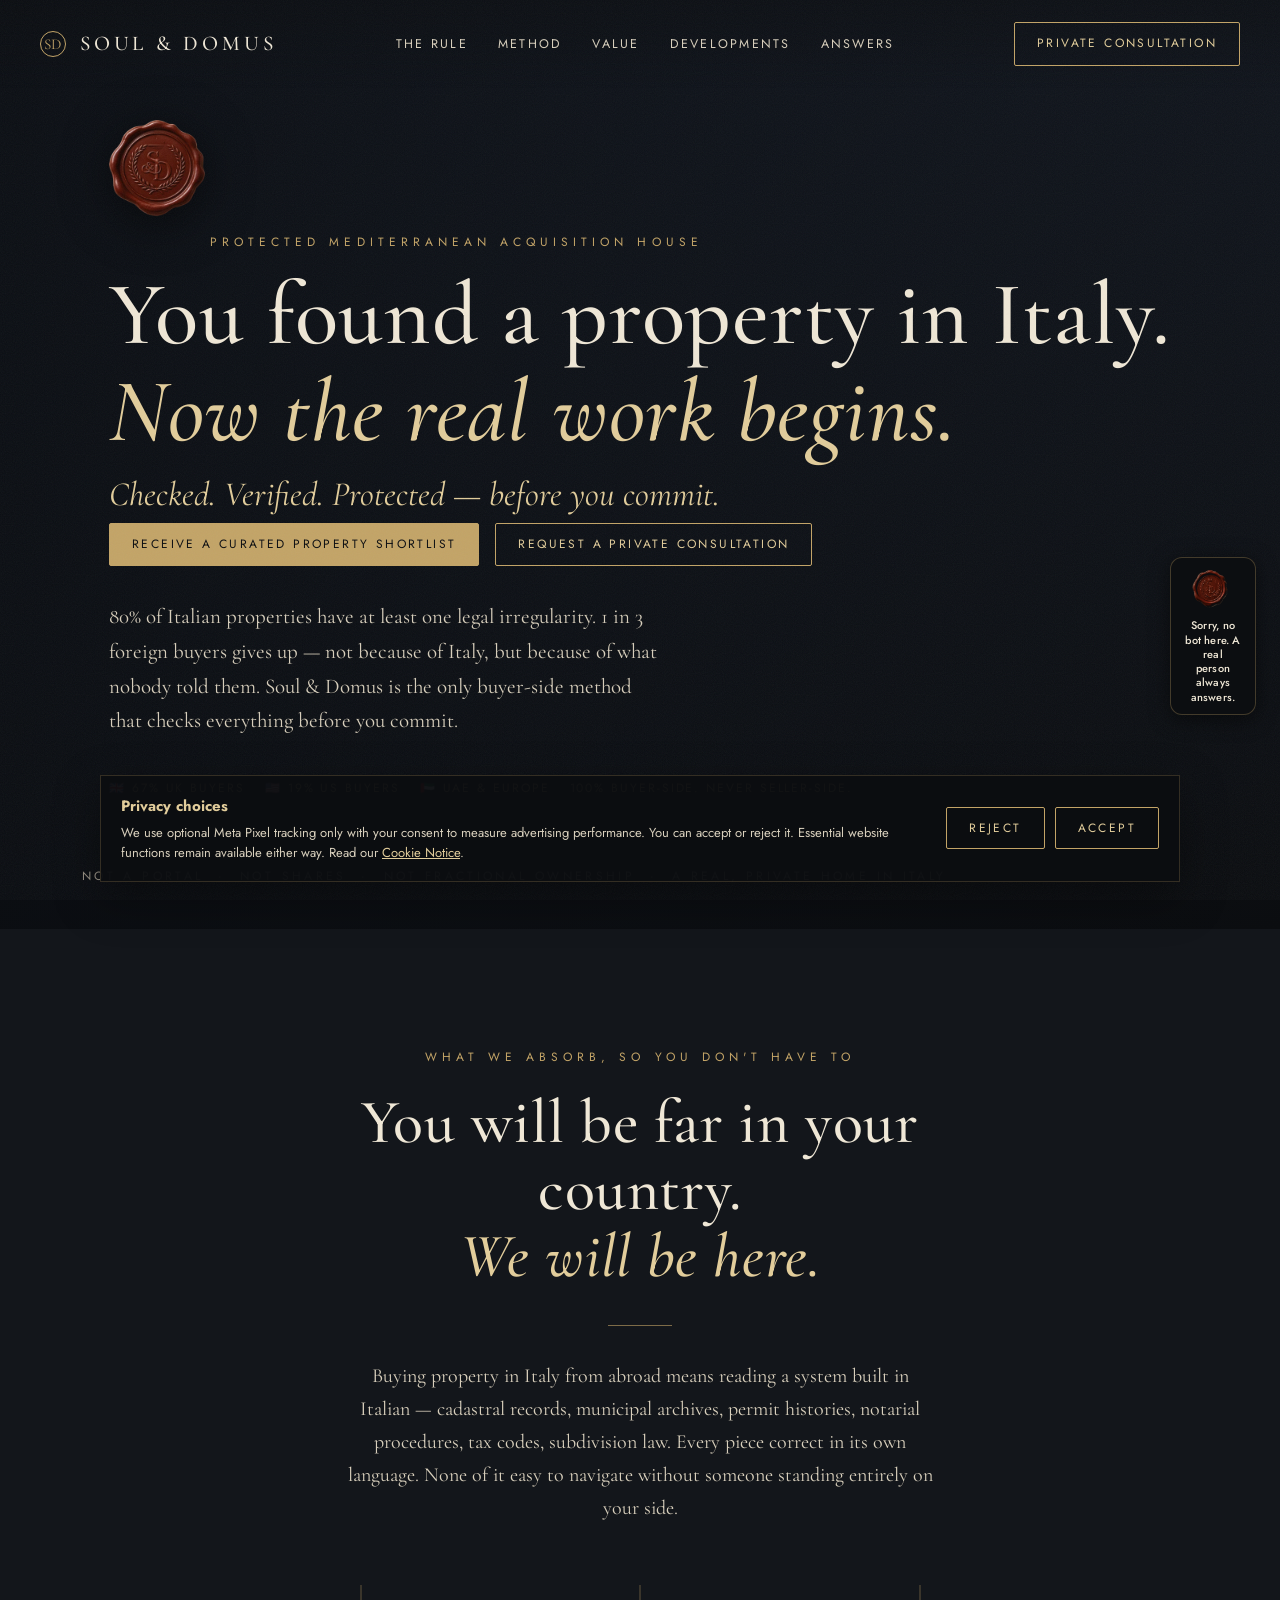
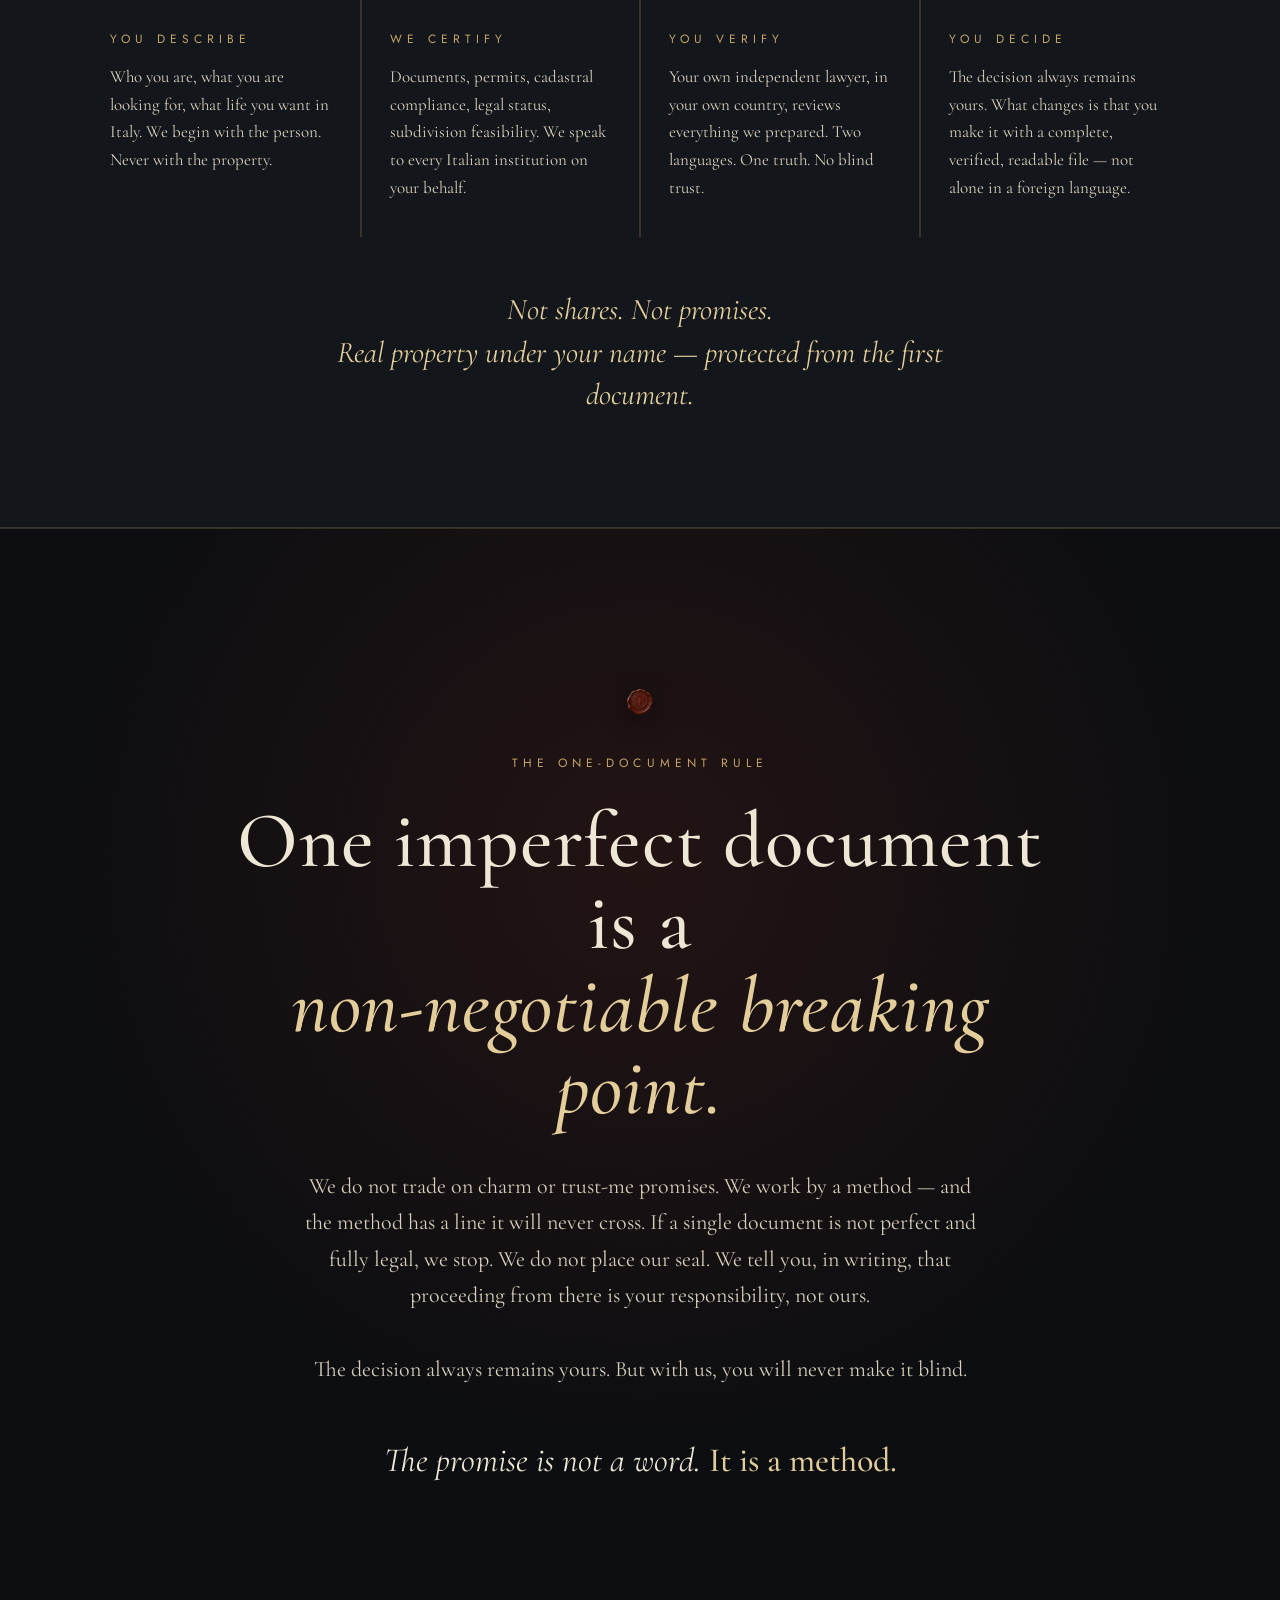
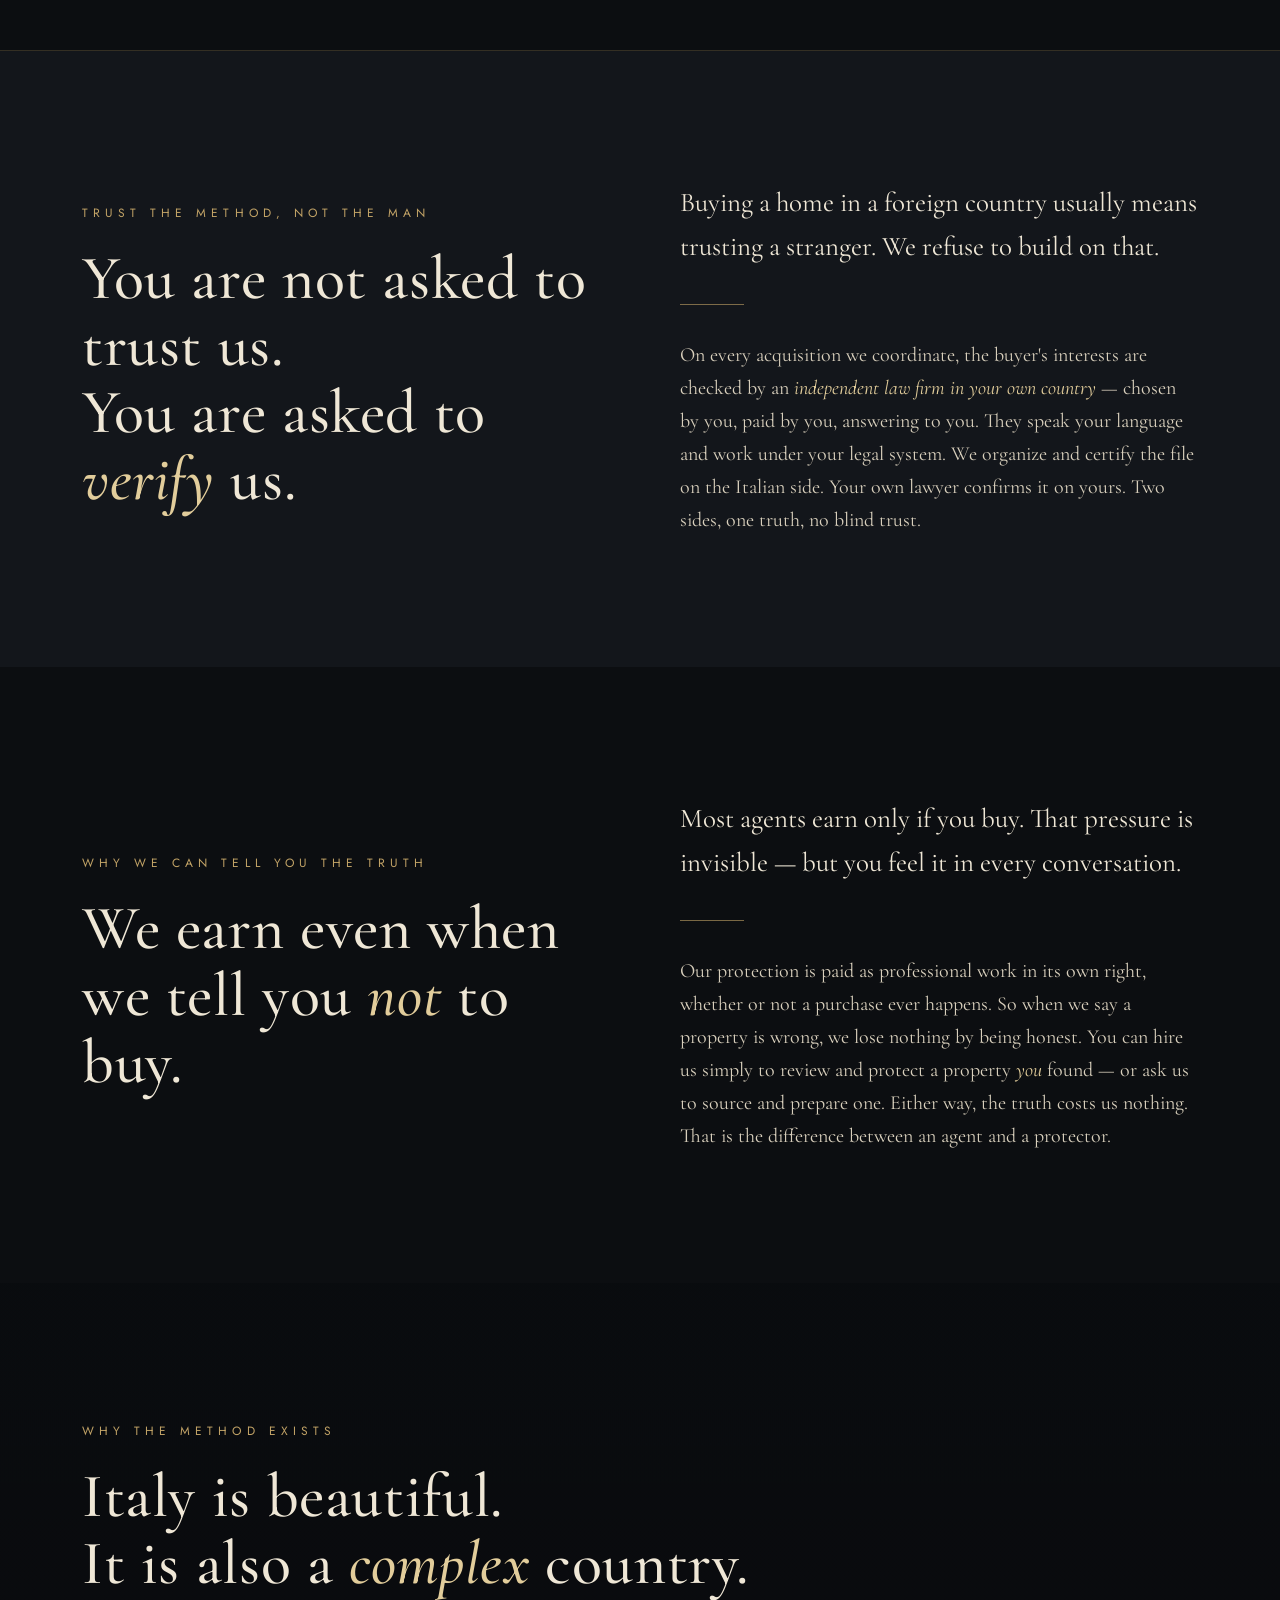
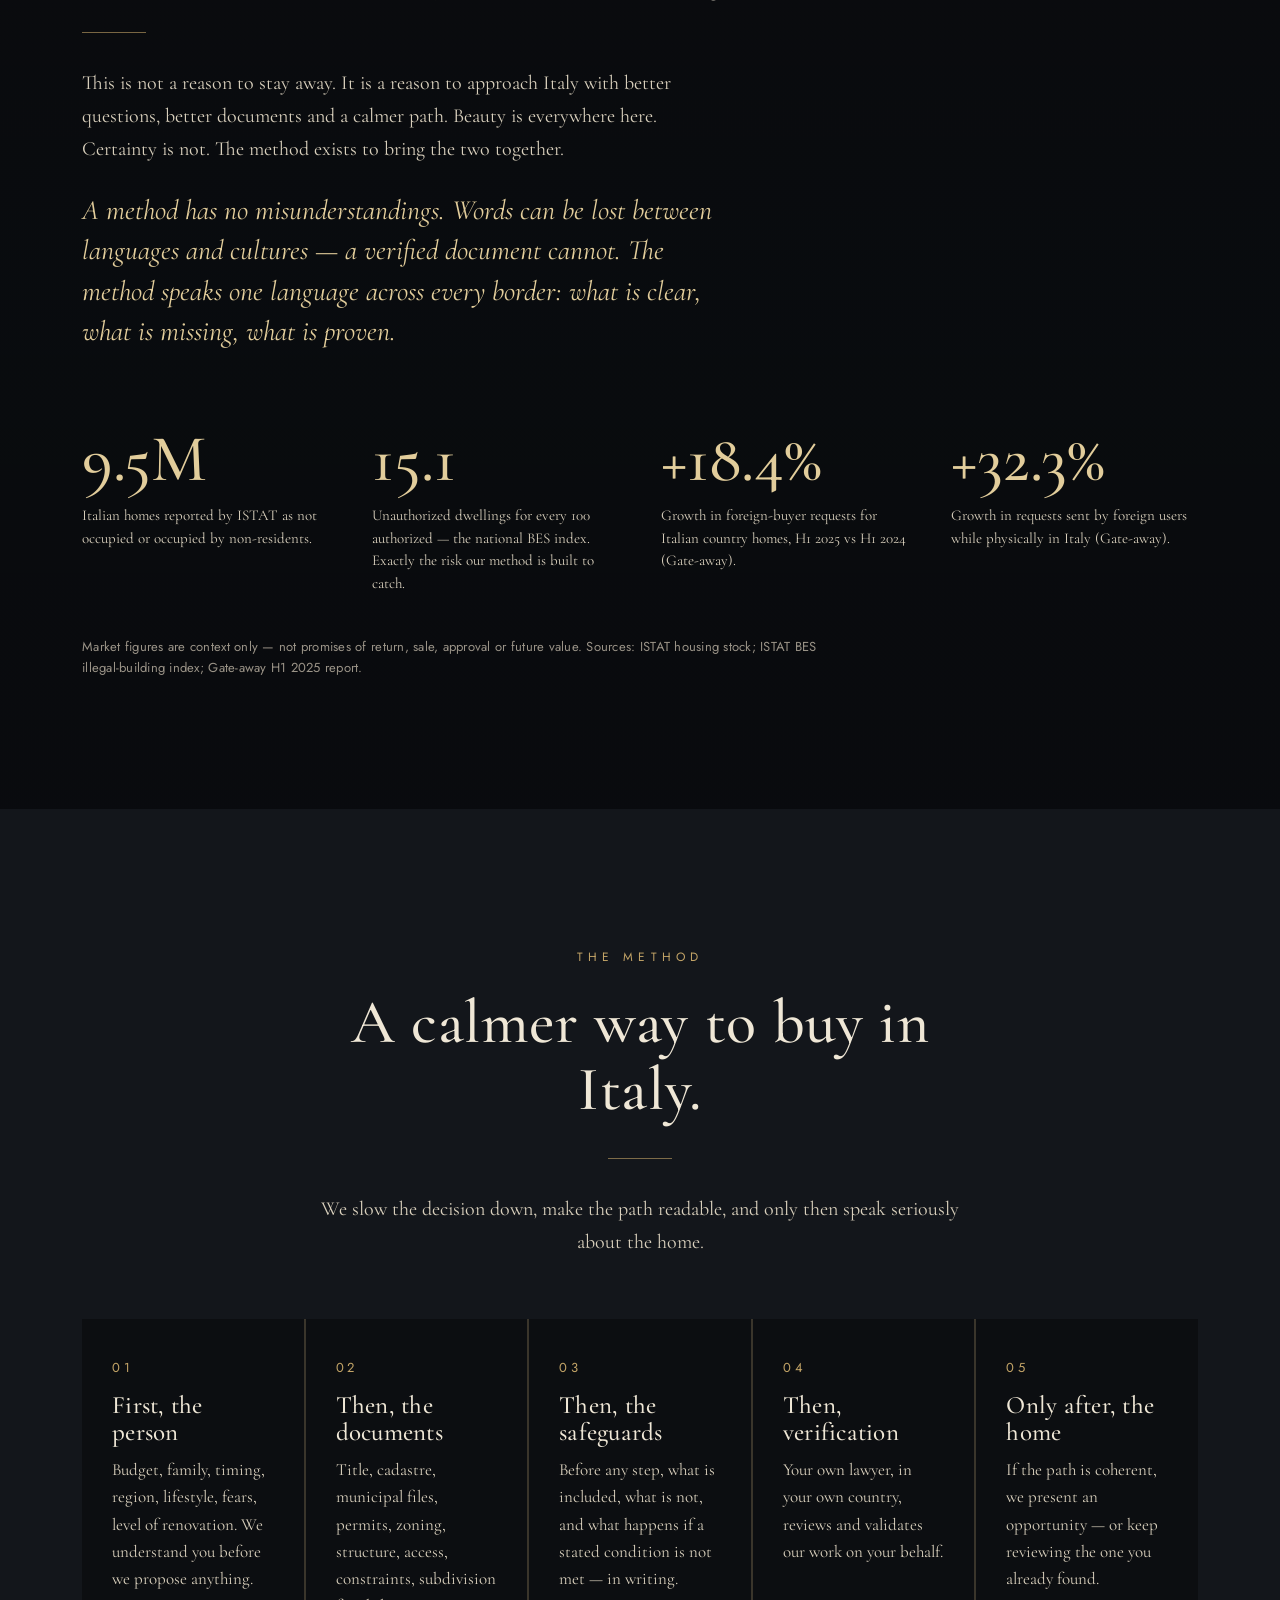
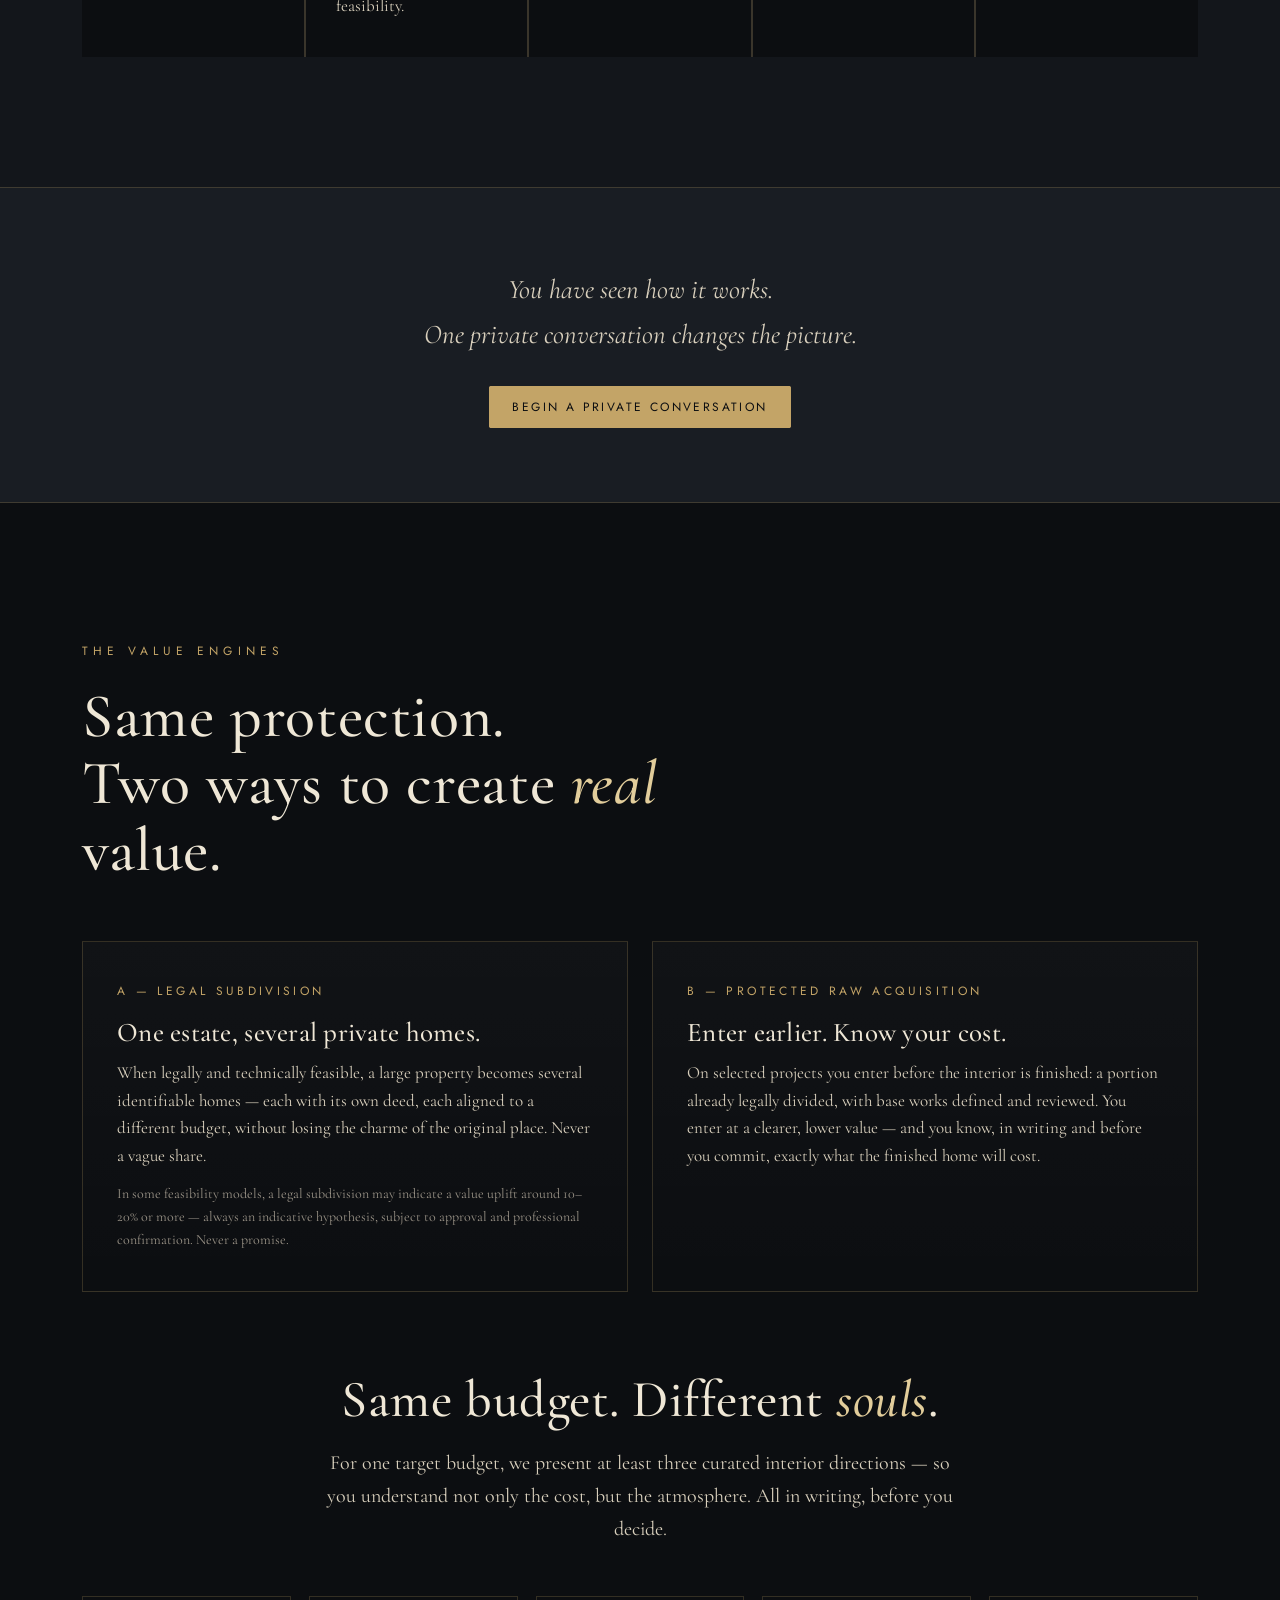
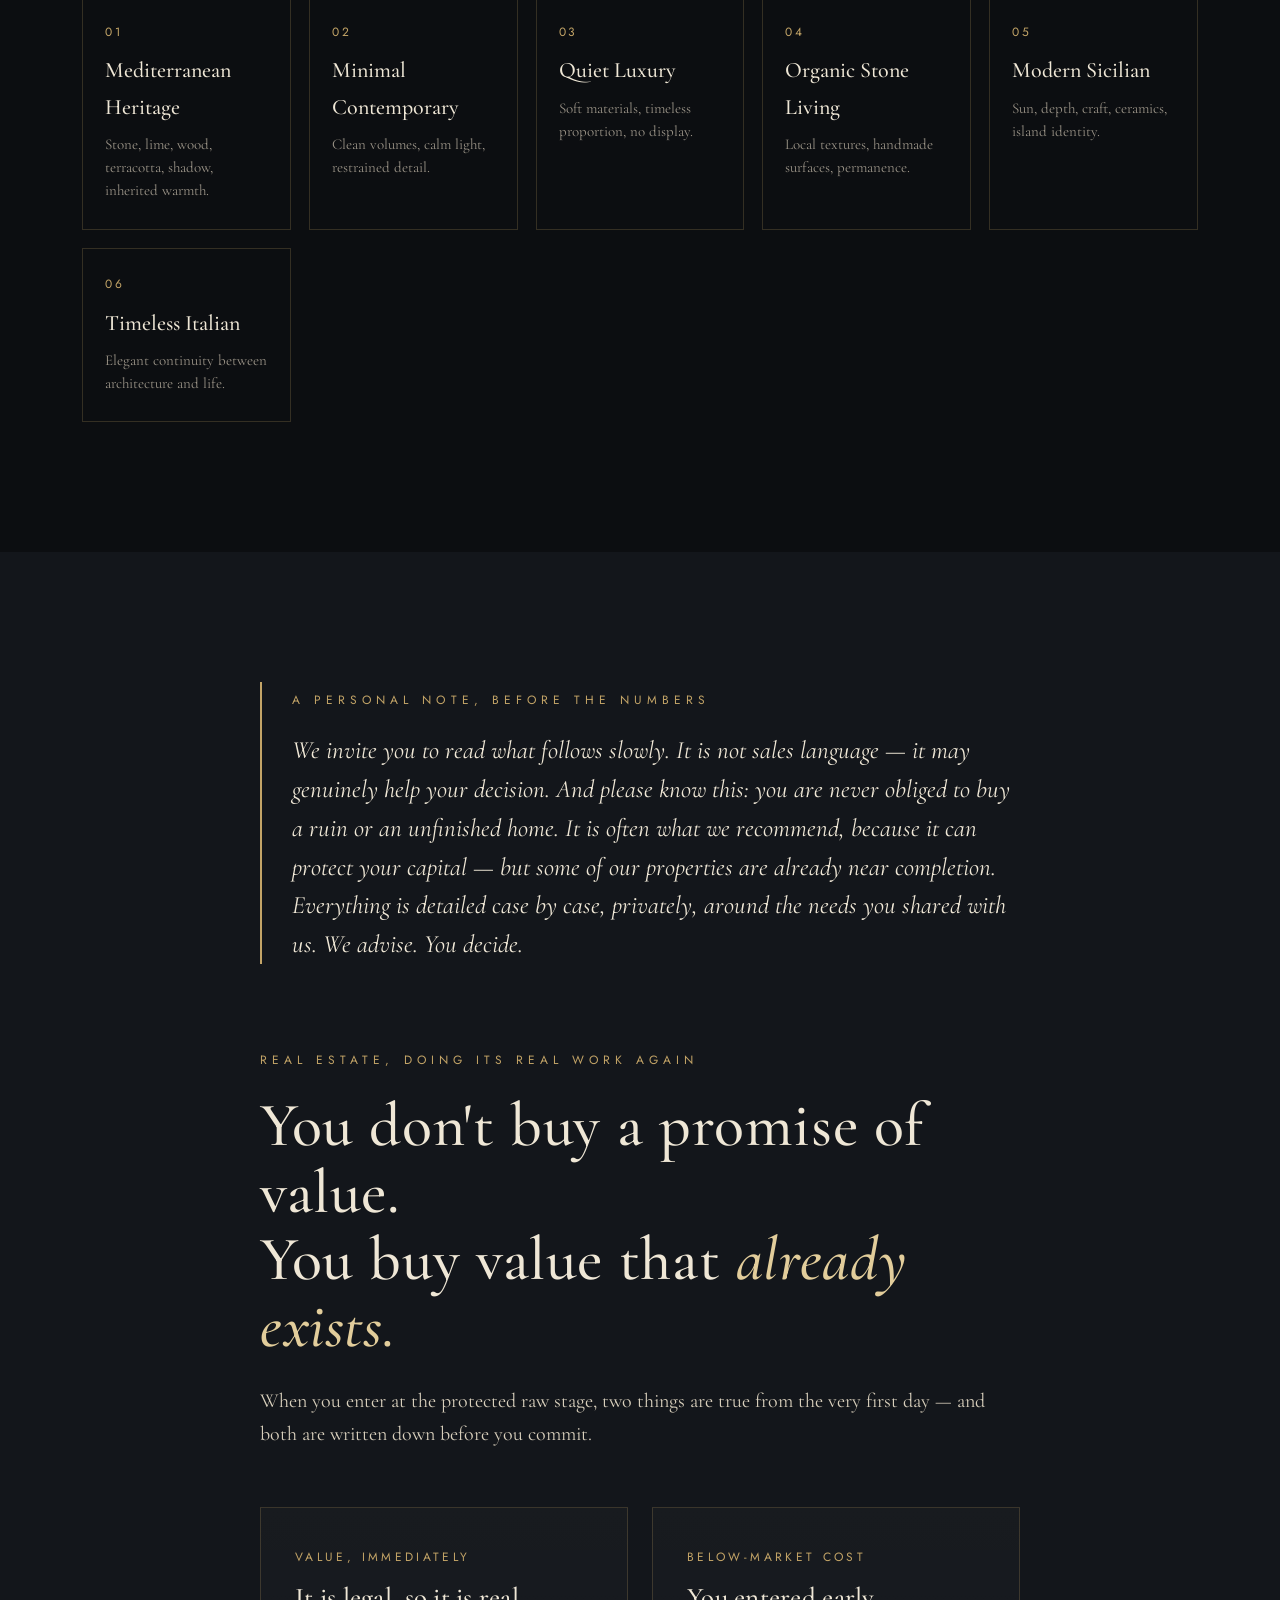
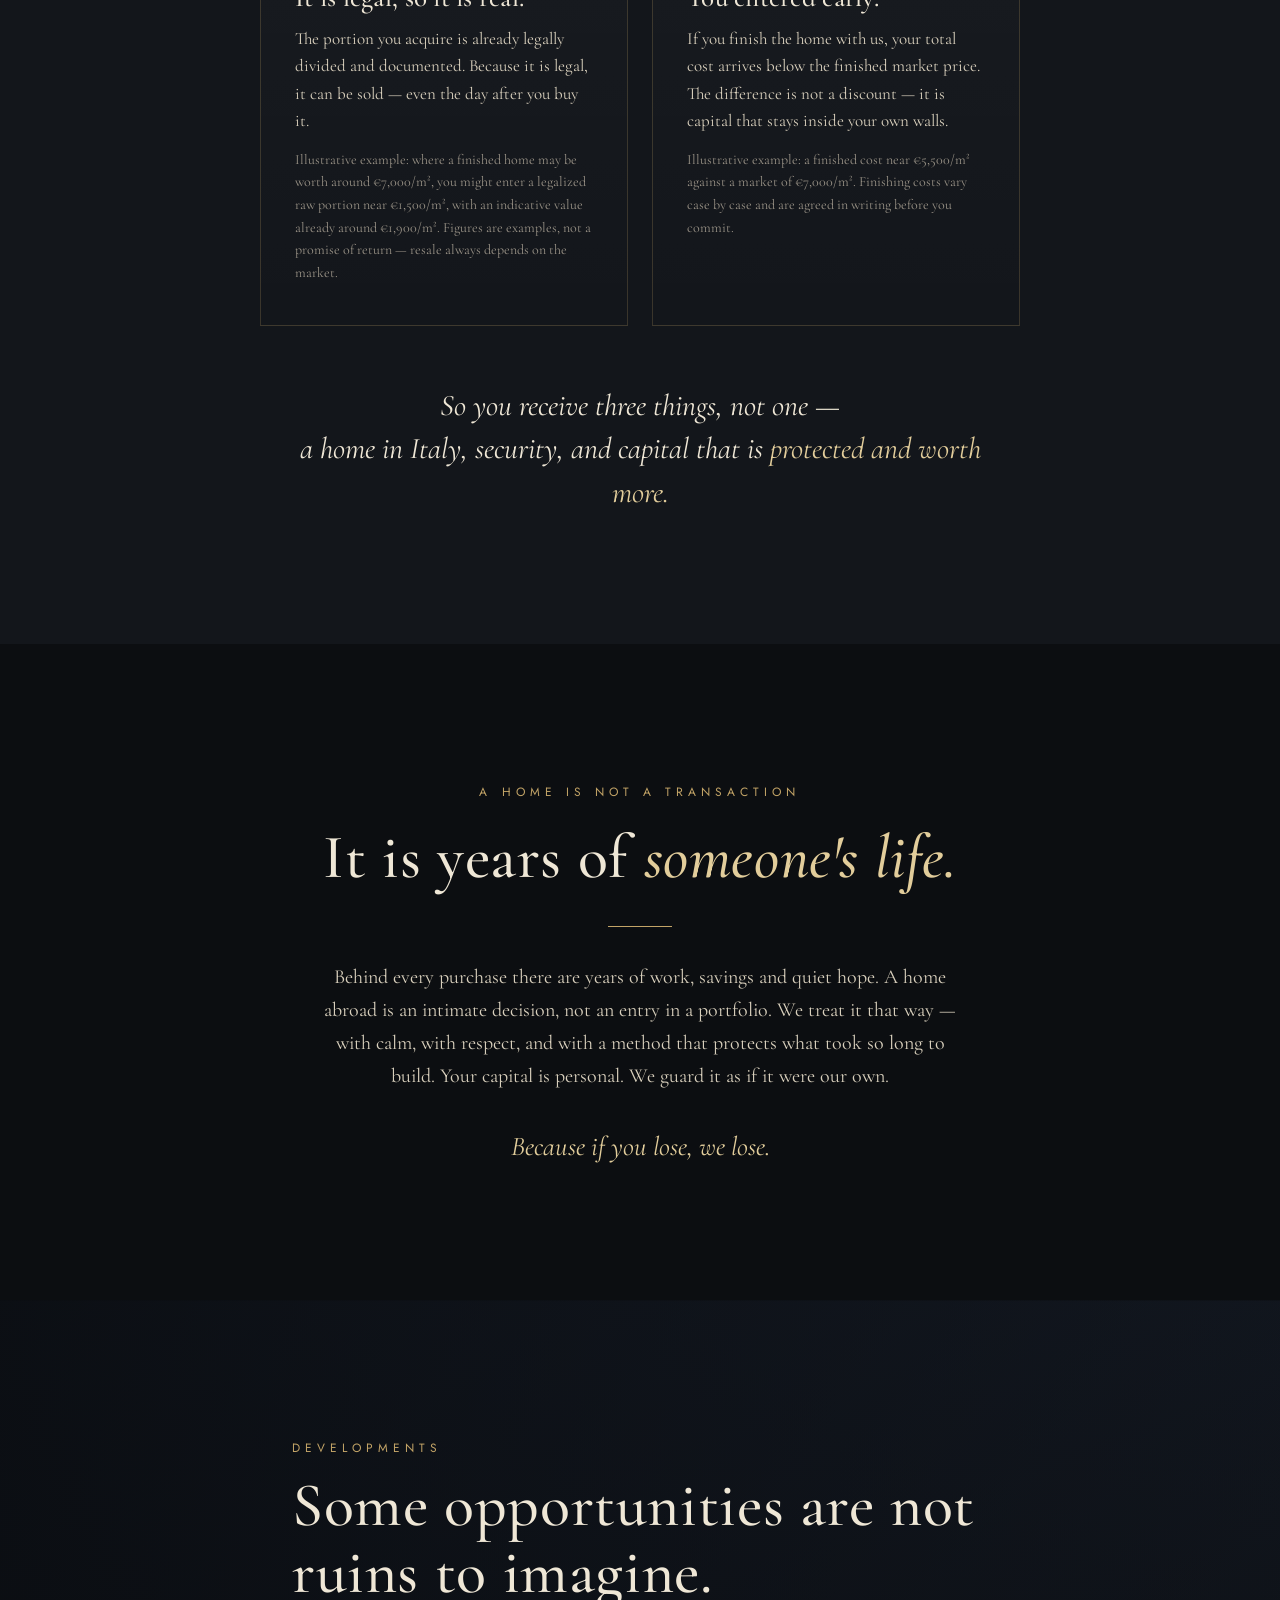
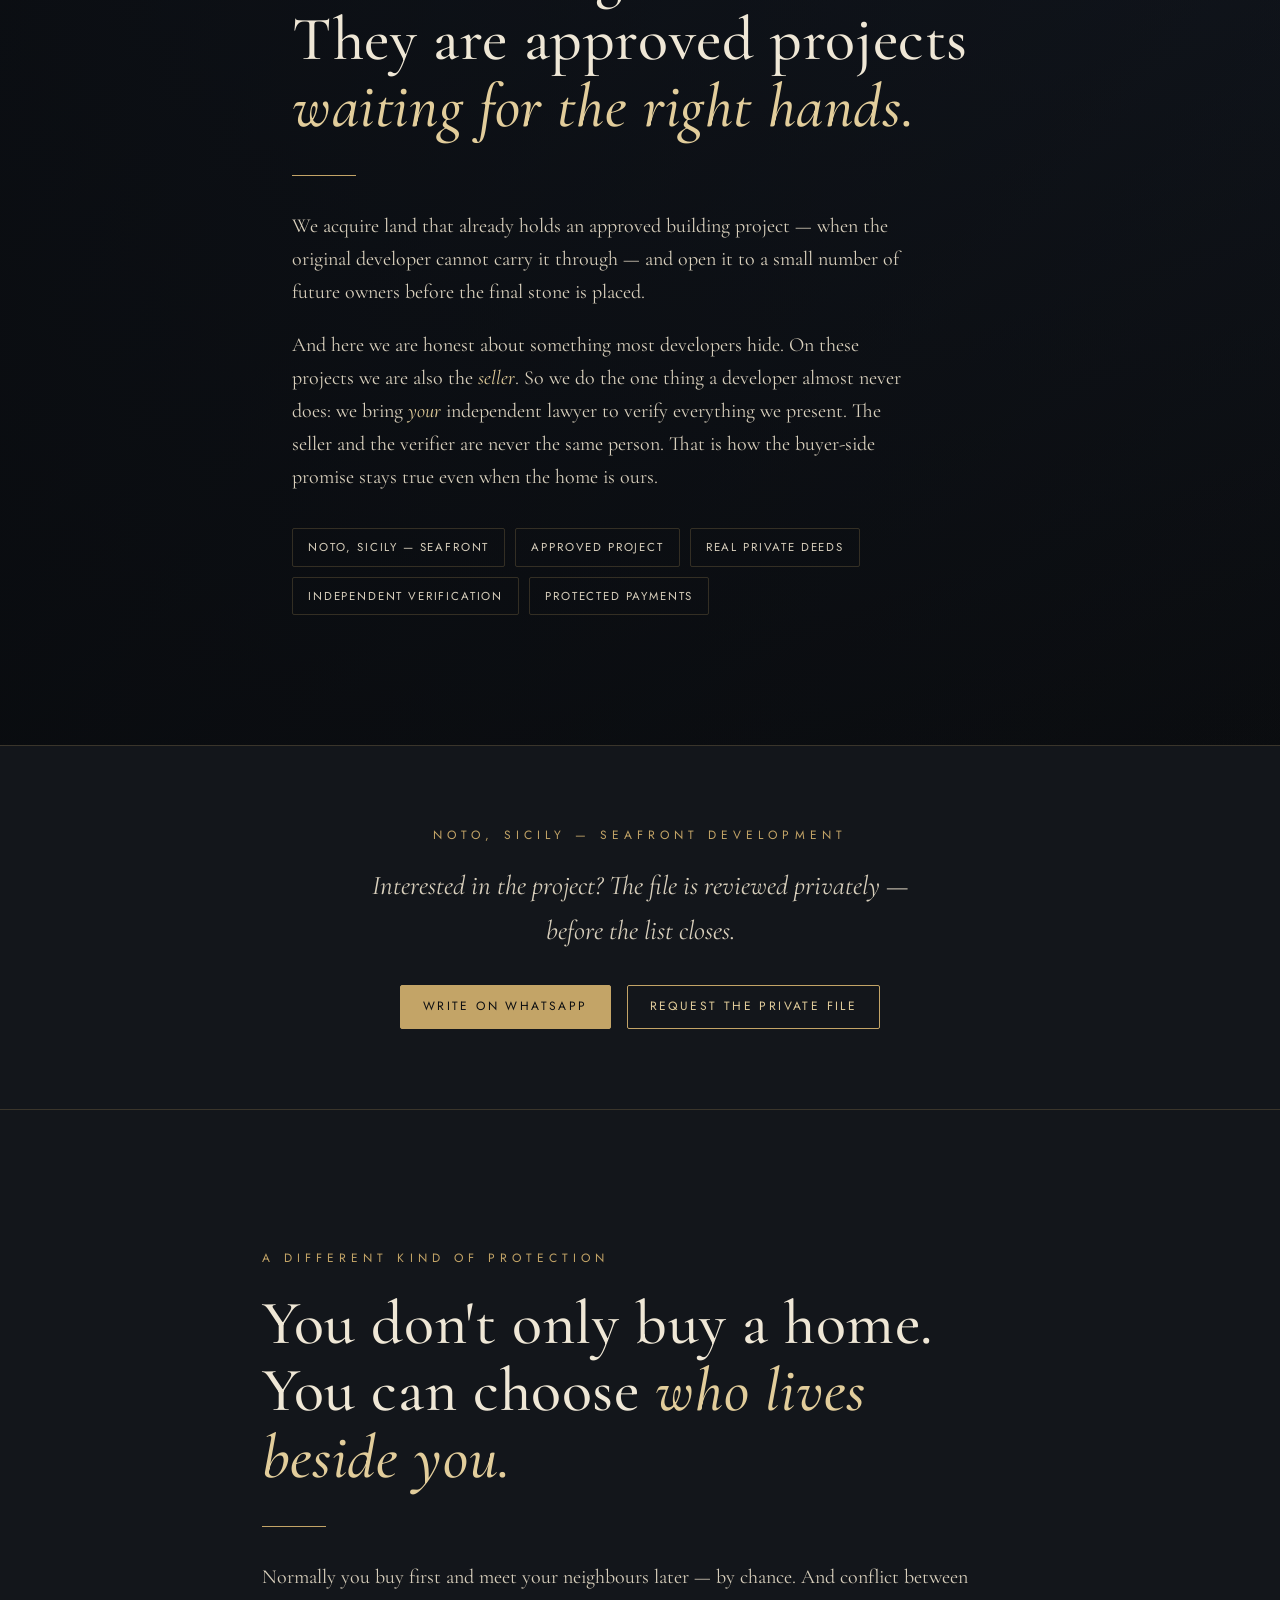
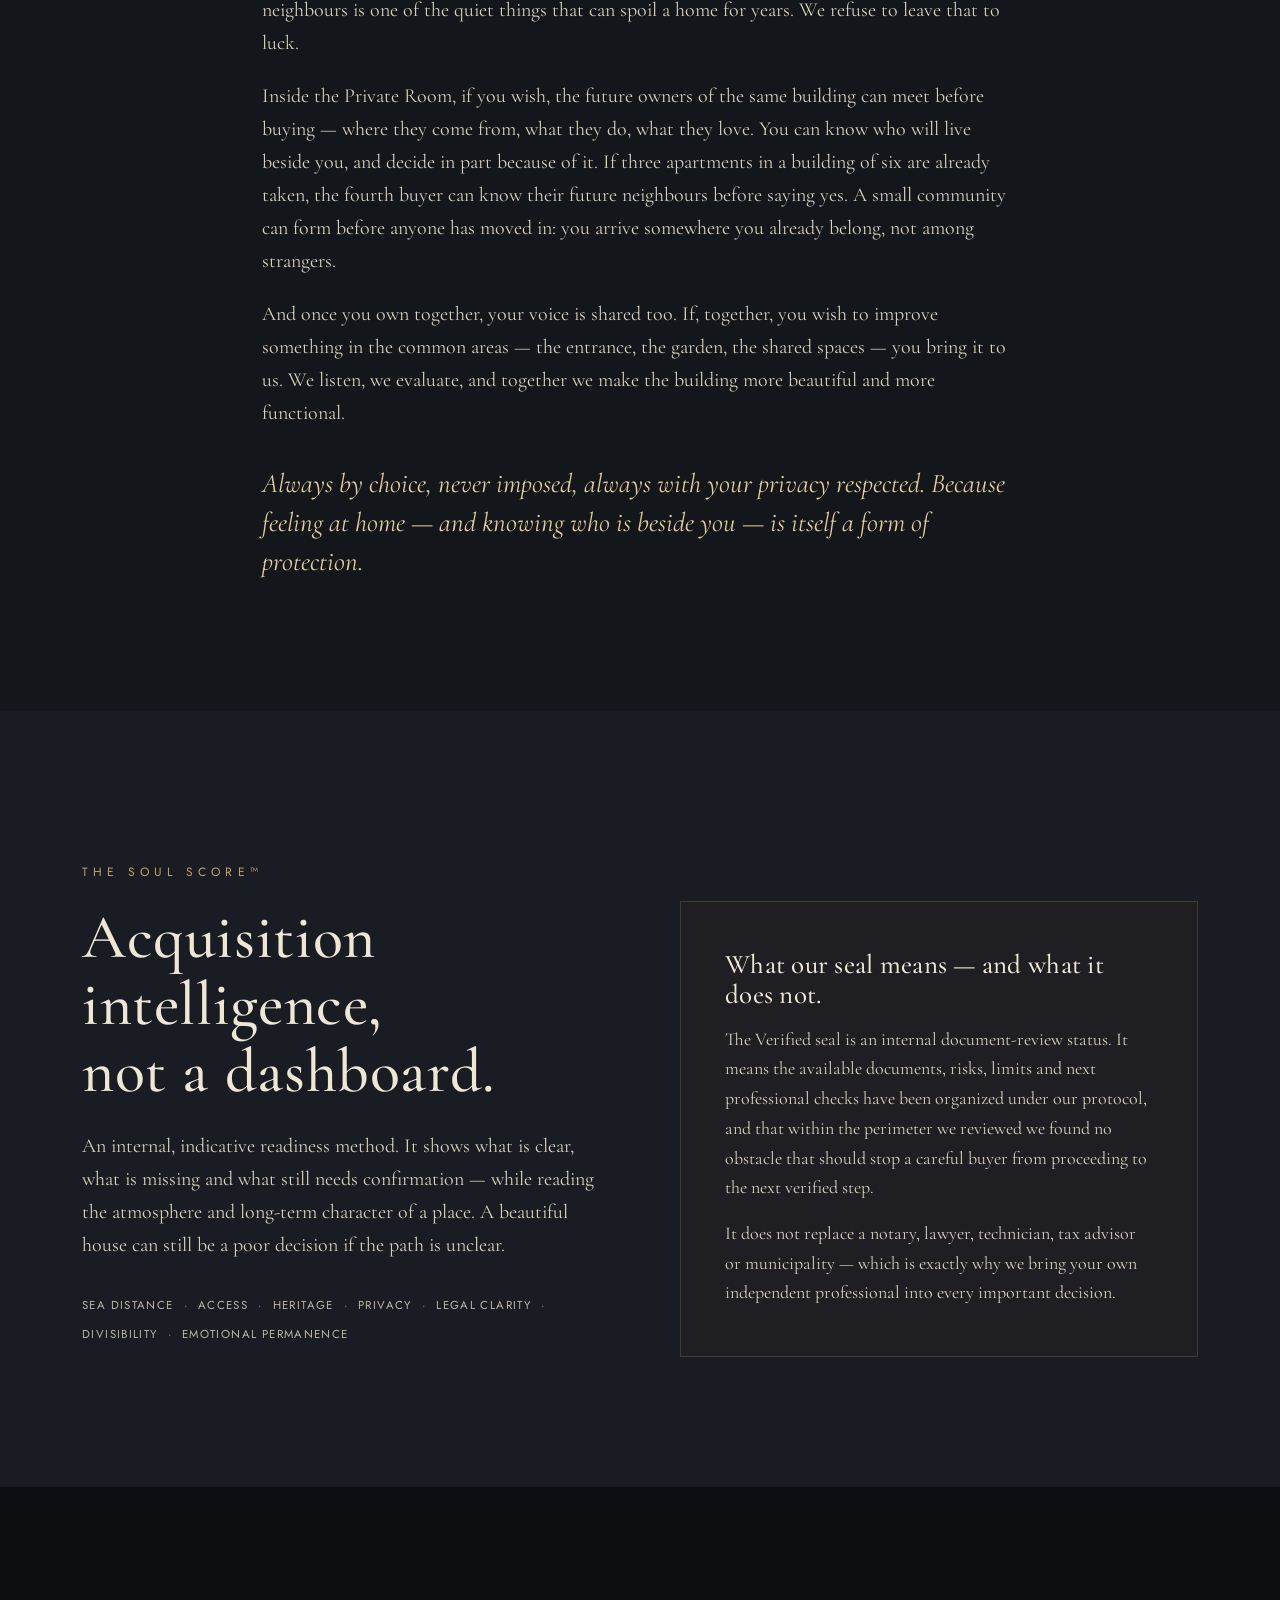
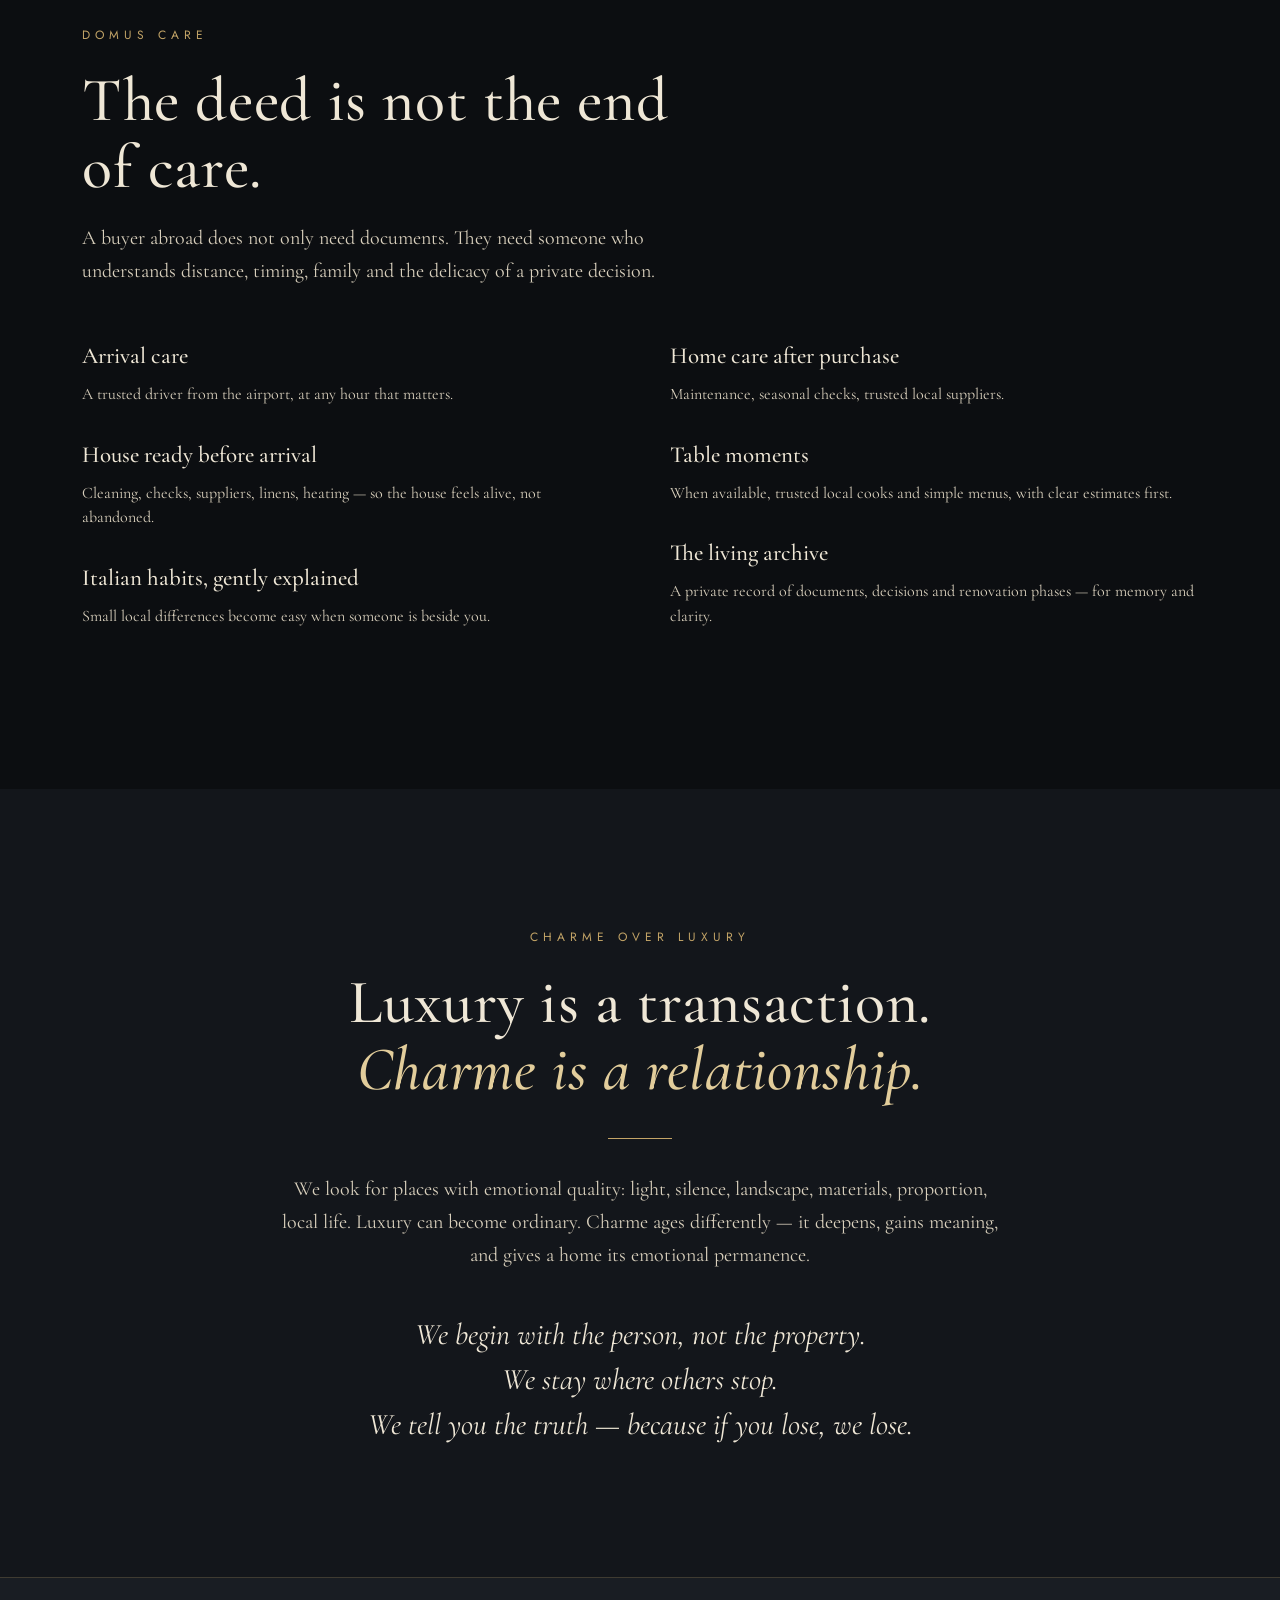
==== commit 44c245f7: "feat: add protection layer section, 2 mid-page CTAs, client voices section - New section after hero:" ====
--- a/index.html
+++ b/index.html
@@ -21,11 +21,11 @@
 t.src=v;s=b.getElementsByTagName(e)[0];
 s.parentNode.insertBefore(t,s)}(window, document,'script',
 'https://connect.facebook.net/en_US/fbevents.js');
-fbq('init', '1155034444354280');
+fbq('init', '988766597077072');
 fbq('track', 'PageView');
 </script>
 <noscript><img height="1" width="1" style="display:none"
-src="https://www.facebook.com/tr?id=1155034444354280&ev=PageView&noscript=1"
+src="https://www.facebook.com/tr?id=988766597077072&ev=PageView&noscript=1"
 /></noscript>
 <!-- End Meta Pixel Code -->
 <script>
@@ -306,6 +306,39 @@
   <div class="tagline reveal d4"><div class="wrap">Not a portal &nbsp;·&nbsp; Not shares &nbsp;·&nbsp; Not fractional ownership &nbsp;·&nbsp; A real, private home in Italy</div></div>
 </section>
 
+<!-- THE PROTECTION LAYER -->
+<section style="background:var(--ink-2);padding:110px 0;border-bottom:1px solid var(--line)">
+  <div class="wrap">
+    <div class="reveal" style="text-align:center;max-width:700px;margin:0 auto 60px">
+      <span class="eyebrow">What we absorb, so you don't have to</span>
+      <h2 style="margin-top:18px">You will be far in your country.<br><em>We will be here.</em></h2>
+      <div class="rule center"></div>
+      <p style="max-width:590px;margin:0 auto">Buying property in Italy from abroad means reading a system built in Italian — cadastral records, municipal archives, permit histories, notarial procedures, tax codes, subdivision law. Every piece correct in its own language. None of it easy to navigate without someone standing entirely on your side.</p>
+    </div>
+    <div class="reveal d1" style="display:grid;grid-template-columns:repeat(auto-fit,minmax(240px,1fr));gap:2px;background:var(--line)">
+      <div style="background:var(--ink-2);padding:36px 28px">
+        <div class="eyebrow" style="margin-bottom:14px">You describe</div>
+        <p style="font-size:17px;line-height:1.62">Who you are, what you are looking for, what life you want in Italy. We begin with the person. Never with the property.</p>
+      </div>
+      <div style="background:var(--ink-2);padding:36px 28px">
+        <div class="eyebrow" style="margin-bottom:14px">We certify</div>
+        <p style="font-size:17px;line-height:1.62">Documents, permits, cadastral compliance, legal status, subdivision feasibility. We speak to every Italian institution on your behalf.</p>
+      </div>
+      <div style="background:var(--ink-2);padding:36px 28px">
+        <div class="eyebrow" style="margin-bottom:14px">You verify</div>
+        <p style="font-size:17px;line-height:1.62">Your own independent lawyer, in your own country, reviews everything we prepared. Two languages. One truth. No blind trust.</p>
+      </div>
+      <div style="background:var(--ink-2);padding:36px 28px">
+        <div class="eyebrow" style="margin-bottom:14px">You decide</div>
+        <p style="font-size:17px;line-height:1.62">The decision always remains yours. What changes is that you make it with a complete, verified, readable file — not alone in a foreign language.</p>
+      </div>
+    </div>
+    <div class="reveal d2" style="text-align:center;margin-top:52px">
+      <p style="font-family:var(--serif);font-style:italic;font-size:clamp(21px,2.7vw,30px);color:var(--gold-bright);line-height:1.42;max-width:680px;margin:0 auto">Not shares. Not promises.<br>Real property under your name — protected from the first document.</p>
+    </div>
+  </div>
+</section>
+
 <!-- THE ONE-DOCUMENT RULE -->
 <section class="rule-sec" id="rule">
   <div class="wrap">
@@ -385,6 +418,14 @@
       <div class="step"><div class="n">04</div><h3>Then, verification</h3><p>Your own lawyer, in your own country, reviews and validates our work on your behalf.</p></div>
       <div class="step"><div class="n">05</div><h3>Only after, the home</h3><p>If the path is coherent, we present an opportunity — or keep reviewing the one you already found.</p></div>
     </div>
+  </div>
+</section>
+
+<!-- MID CTA 1 -->
+<section style="background:var(--ink-3);padding:80px 0;border-top:1px solid var(--line);border-bottom:1px solid var(--line);text-align:center">
+  <div class="wrap reveal">
+    <p style="font-family:var(--serif);font-style:italic;font-size:clamp(20px,2.4vw,27px);color:var(--cream-soft);margin-bottom:32px;max-width:560px;margin-left:auto;margin-right:auto">You have seen how it works.<br>One private conversation changes the picture.</p>
+    <a href="#contact" class="btn solid" onclick="trackCTA('Mid CTA – After Method')">Begin a private conversation</a>
   </div>
 </section>
 
@@ -488,6 +529,18 @@
   </div>
 </section>
 
+<!-- MID CTA 2 -->
+<section style="background:var(--ink-2);padding:80px 0;border-top:1px solid var(--line);border-bottom:1px solid var(--line);text-align:center">
+  <div class="wrap reveal">
+    <span class="eyebrow" style="margin-bottom:18px;display:block">Noto, Sicily — Seafront Development</span>
+    <p style="font-family:var(--serif);font-style:italic;font-size:clamp(20px,2.4vw,27px);color:var(--cream-soft);margin-bottom:32px;max-width:560px;margin-left:auto;margin-right:auto">Interested in the project? The file is reviewed privately — before the list closes.</p>
+    <div style="display:flex;gap:16px;justify-content:center;flex-wrap:wrap">
+      <a href="https://wa.me/393389215833?text=Hello%2C%20I%20am%20interested%20in%20the%20Noto%20development.%20Can%20you%20share%20the%20private%20file%3F" target="_blank" rel="noopener" class="btn solid" onclick="trackCTA('Mid CTA – Noto WhatsApp')">Write on WhatsApp</a>
+      <a href="#contact" class="btn" onclick="trackCTA('Mid CTA – Noto Form')">Request the private file</a>
+    </div>
+  </div>
+</section>
+
 <!-- COMMUNITY / NEIGHBOURS -->
 <section class="tone">
   <div class="wrap" style="max-width:820px">
@@ -549,6 +602,40 @@
     <div class="rule center reveal d1"></div>
     <p class="reveal d2">We look for places with emotional quality: light, silence, landscape, materials, proportion, local life. Luxury can become ordinary. Charme ages differently — it deepens, gains meaning, and gives a home its emotional permanence.</p>
     <p class="reveal d3" style="font-family:var(--serif);font-style:italic;font-size:clamp(22px,3vw,30px);color:var(--cream);margin-top:40px;line-height:1.5">We begin with the person, not the property.<br>We stay where others stop.<br>We tell you the truth — because if you lose, we lose.</p>
+  </div>
+</section>
+
+<!-- PRIVATE VOICES — PLACEHOLDER: replace with real client words before publishing -->
+<section style="background:var(--ink-3);padding:130px 0;border-top:1px solid var(--line);border-bottom:1px solid var(--line)">
+  <div class="wrap">
+    <div class="reveal" style="text-align:center;max-width:620px;margin:0 auto">
+      <span class="eyebrow">Private voices</span>
+      <h2 style="margin-top:18px">The decision was theirs.<br>The path was <em>protected.</em></h2>
+    </div>
+    <div style="display:grid;grid-template-columns:repeat(auto-fit,minmax(280px,1fr));gap:28px;margin-top:64px">
+      <div class="reveal d1" style="border:1px solid var(--line);padding:44px 36px;background:linear-gradient(180deg,rgba(255,255,255,.016),transparent)">
+        <p style="font-family:var(--serif);font-style:italic;font-size:clamp(18px,2vw,22px);color:var(--cream);line-height:1.6">&#8220;We had already found the property. We needed someone to tell us the truth about it — even if the truth was no. They said no to the first one. The second one we bought. We are still grateful for that first no.&#8221;</p>
+        <div style="margin-top:28px;padding-top:22px;border-top:1px solid var(--line)">
+          <div style="font-family:var(--sans);font-size:11px;letter-spacing:.22em;text-transform:uppercase;color:var(--gold)">M.T. &nbsp;·&nbsp; United Kingdom</div>
+          <div style="font-family:var(--sans);font-size:11px;letter-spacing:.1em;color:var(--muted);margin-top:5px">Protected acquisition · Noto, Sicily</div>
+        </div>
+      </div>
+      <div class="reveal d2" style="border:1px solid var(--line);padding:44px 36px;background:linear-gradient(180deg,rgba(255,255,255,.016),transparent)">
+        <p style="font-family:var(--serif);font-style:italic;font-size:clamp(18px,2vw,22px);color:var(--cream);line-height:1.6">&#8220;I was in New York. They were in Como. Every step arrived in my language, documented, readable. I flew to Italy for the signing — not for the uncertainty. That is the difference.&#8221;</p>
+        <div style="margin-top:28px;padding-top:22px;border-top:1px solid var(--line)">
+          <div style="font-family:var(--sans);font-size:11px;letter-spacing:.22em;text-transform:uppercase;color:var(--gold)">J.R. &nbsp;·&nbsp; United States</div>
+          <div style="font-family:var(--sans);font-size:11px;letter-spacing:.1em;color:var(--muted);margin-top:5px">Protected acquisition · Puglia</div>
+        </div>
+      </div>
+      <div class="reveal d3" style="border:1px solid var(--line);padding:44px 36px;background:linear-gradient(180deg,rgba(255,255,255,.016),transparent)">
+        <p style="font-family:var(--serif);font-style:italic;font-size:clamp(18px,2vw,22px);color:var(--cream);line-height:1.6">&#8220;What surprised us most was the pace. They slowed things down every time we felt pressure to decide. In the end we owned something with no doubt behind it. That calm is rare.&#8221;</p>
+        <div style="margin-top:28px;padding-top:22px;border-top:1px solid var(--line)">
+          <div style="font-family:var(--sans);font-size:11px;letter-spacing:.22em;text-transform:uppercase;color:var(--gold)">S. &amp; K.H. &nbsp;·&nbsp; Germany</div>
+          <div style="font-family:var(--sans);font-size:11px;letter-spacing:.1em;color:var(--muted);margin-top:5px">Protected acquisition · Lake Como</div>
+        </div>
+      </div>
+    </div>
+    <p class="reveal" style="font-family:var(--sans);font-size:11.5px;color:var(--muted);text-align:center;margin-top:44px;letter-spacing:.04em;line-height:1.7">Names abbreviated for privacy. All acquisitions completed under the Soul &amp; Domus method.</p>
   </div>
 </section>
 
